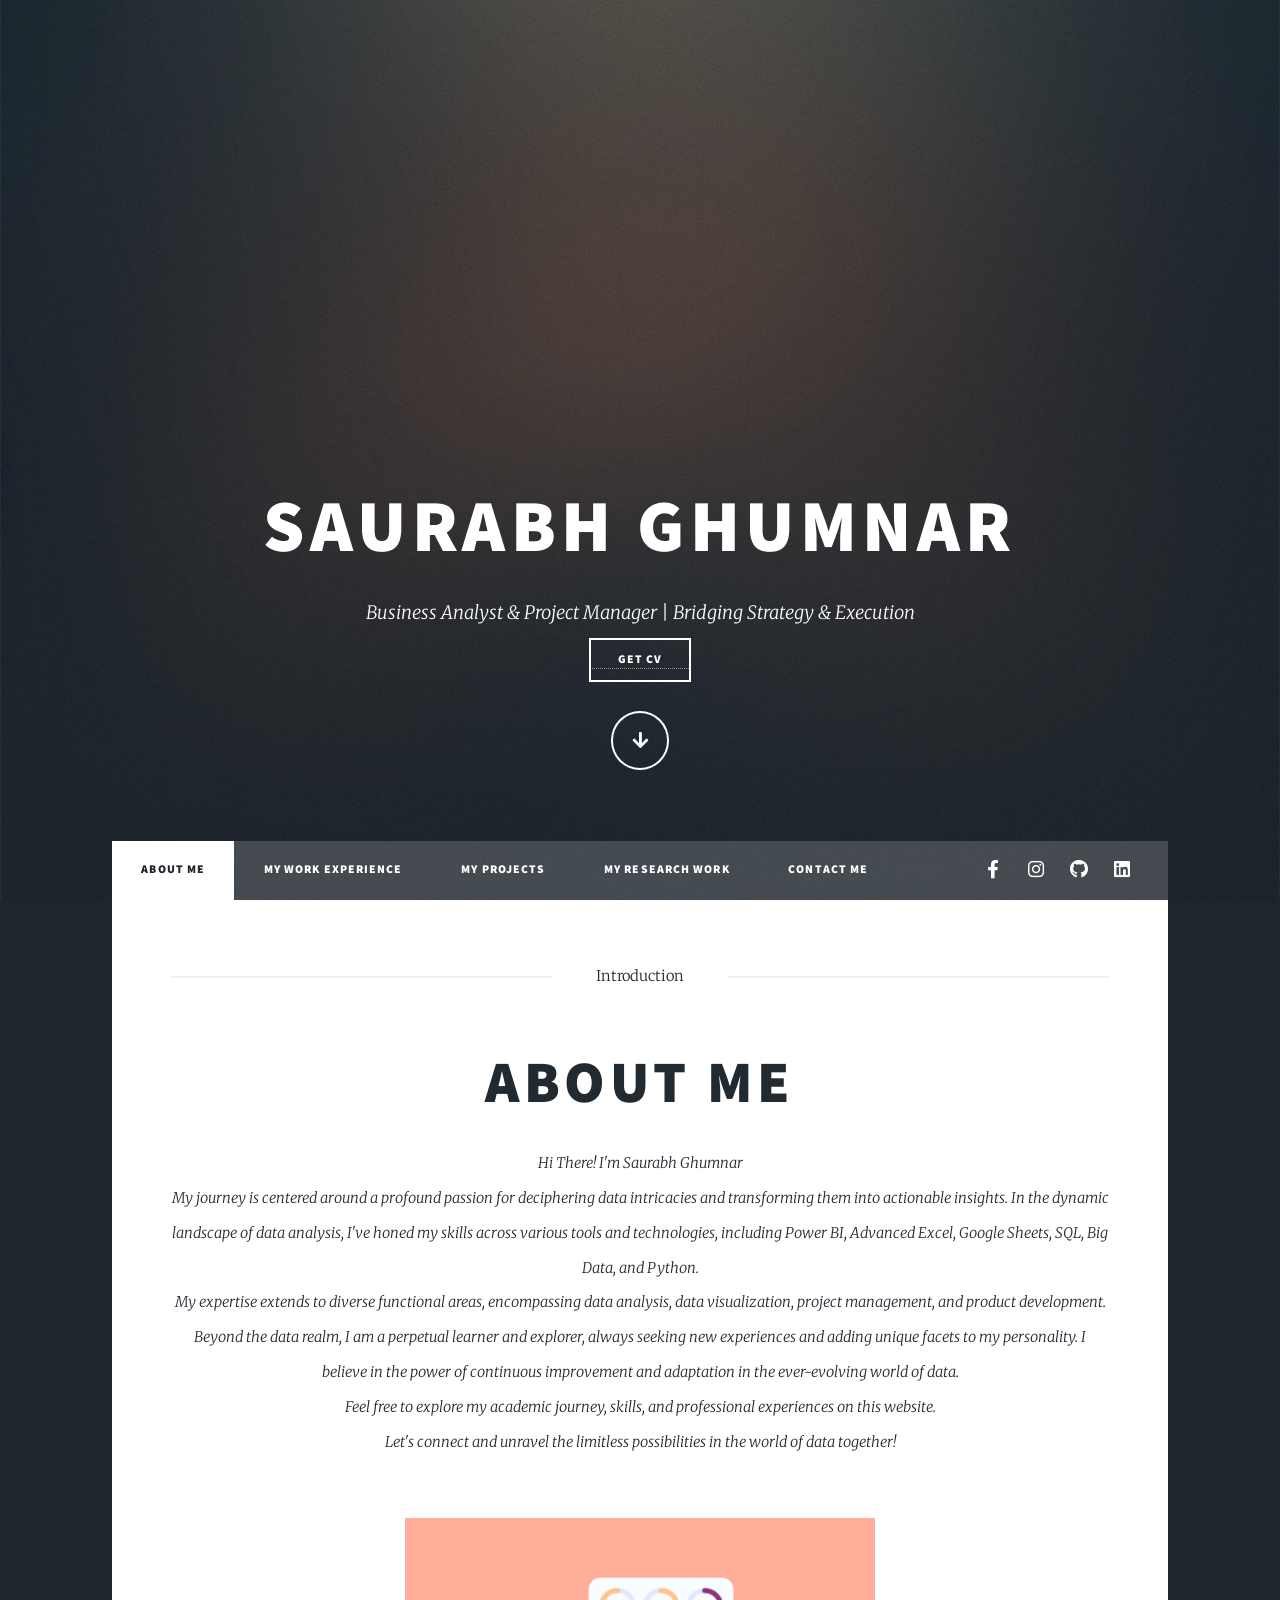
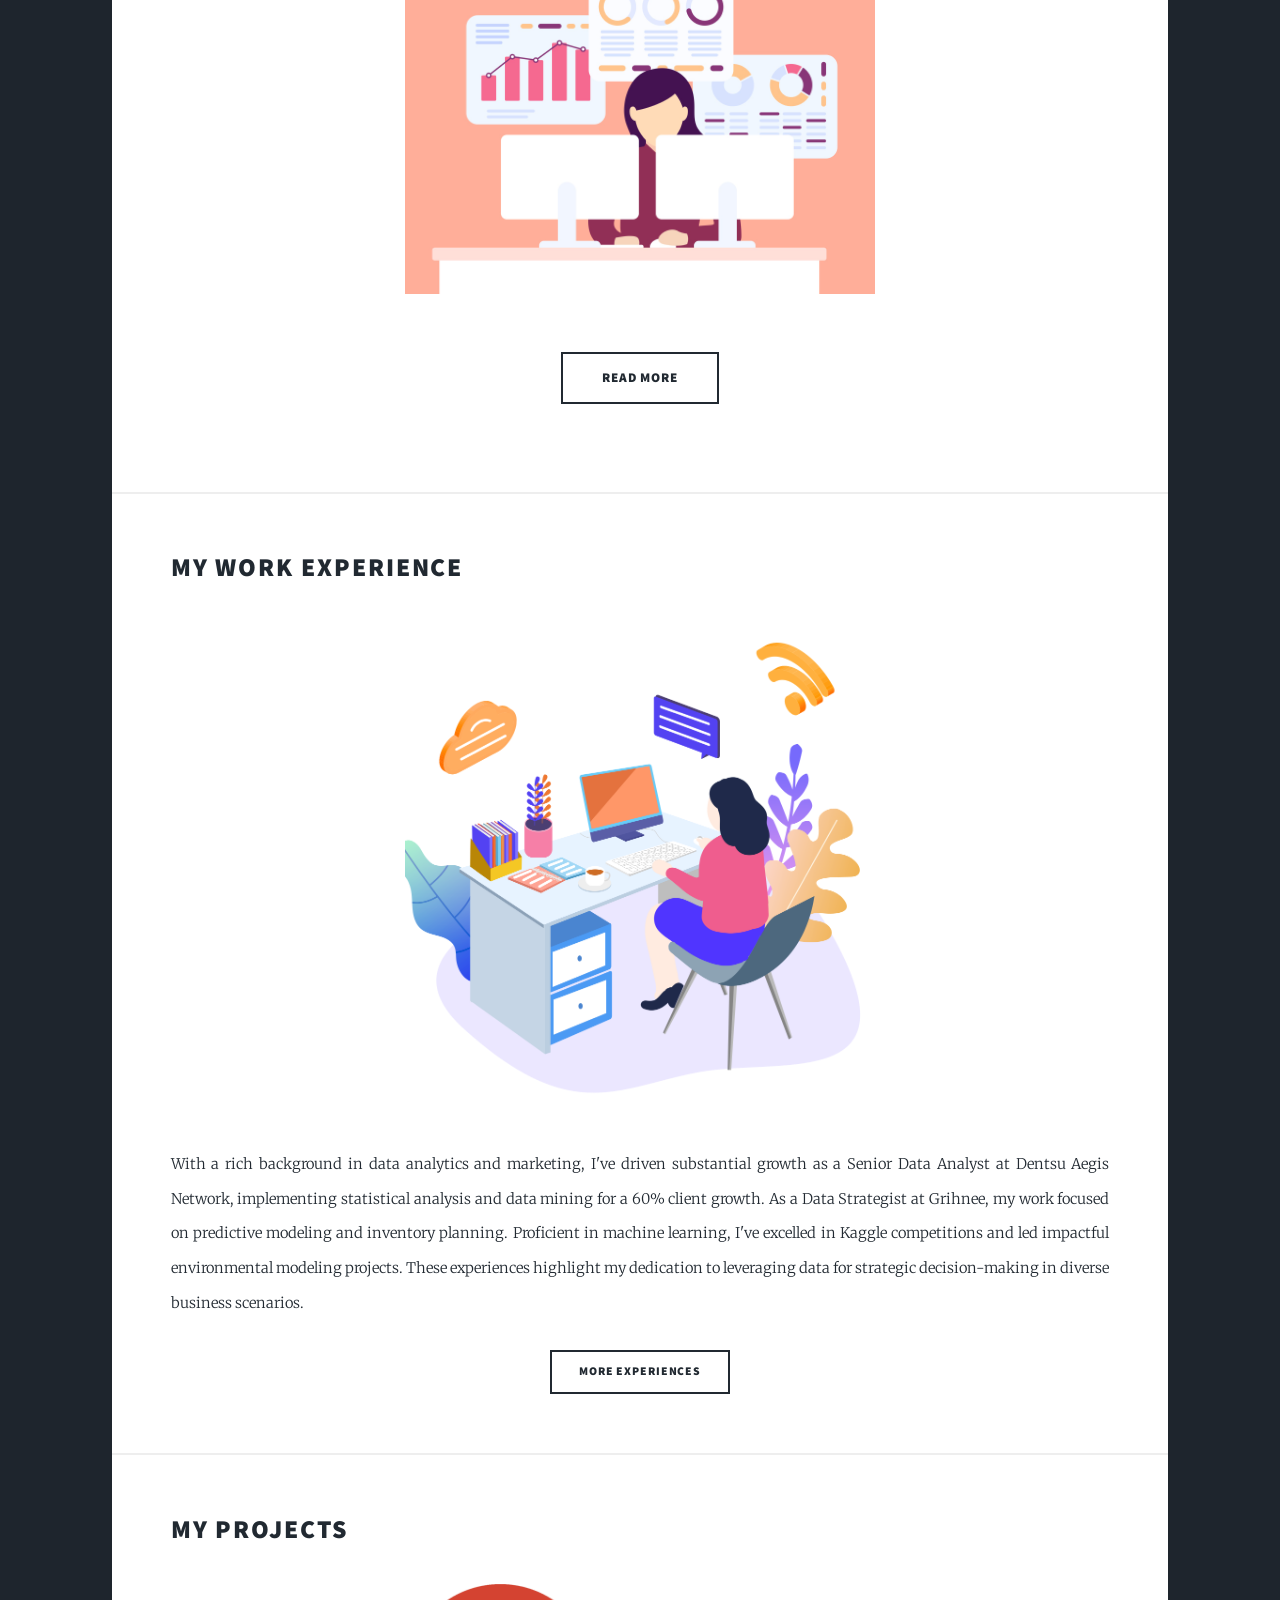
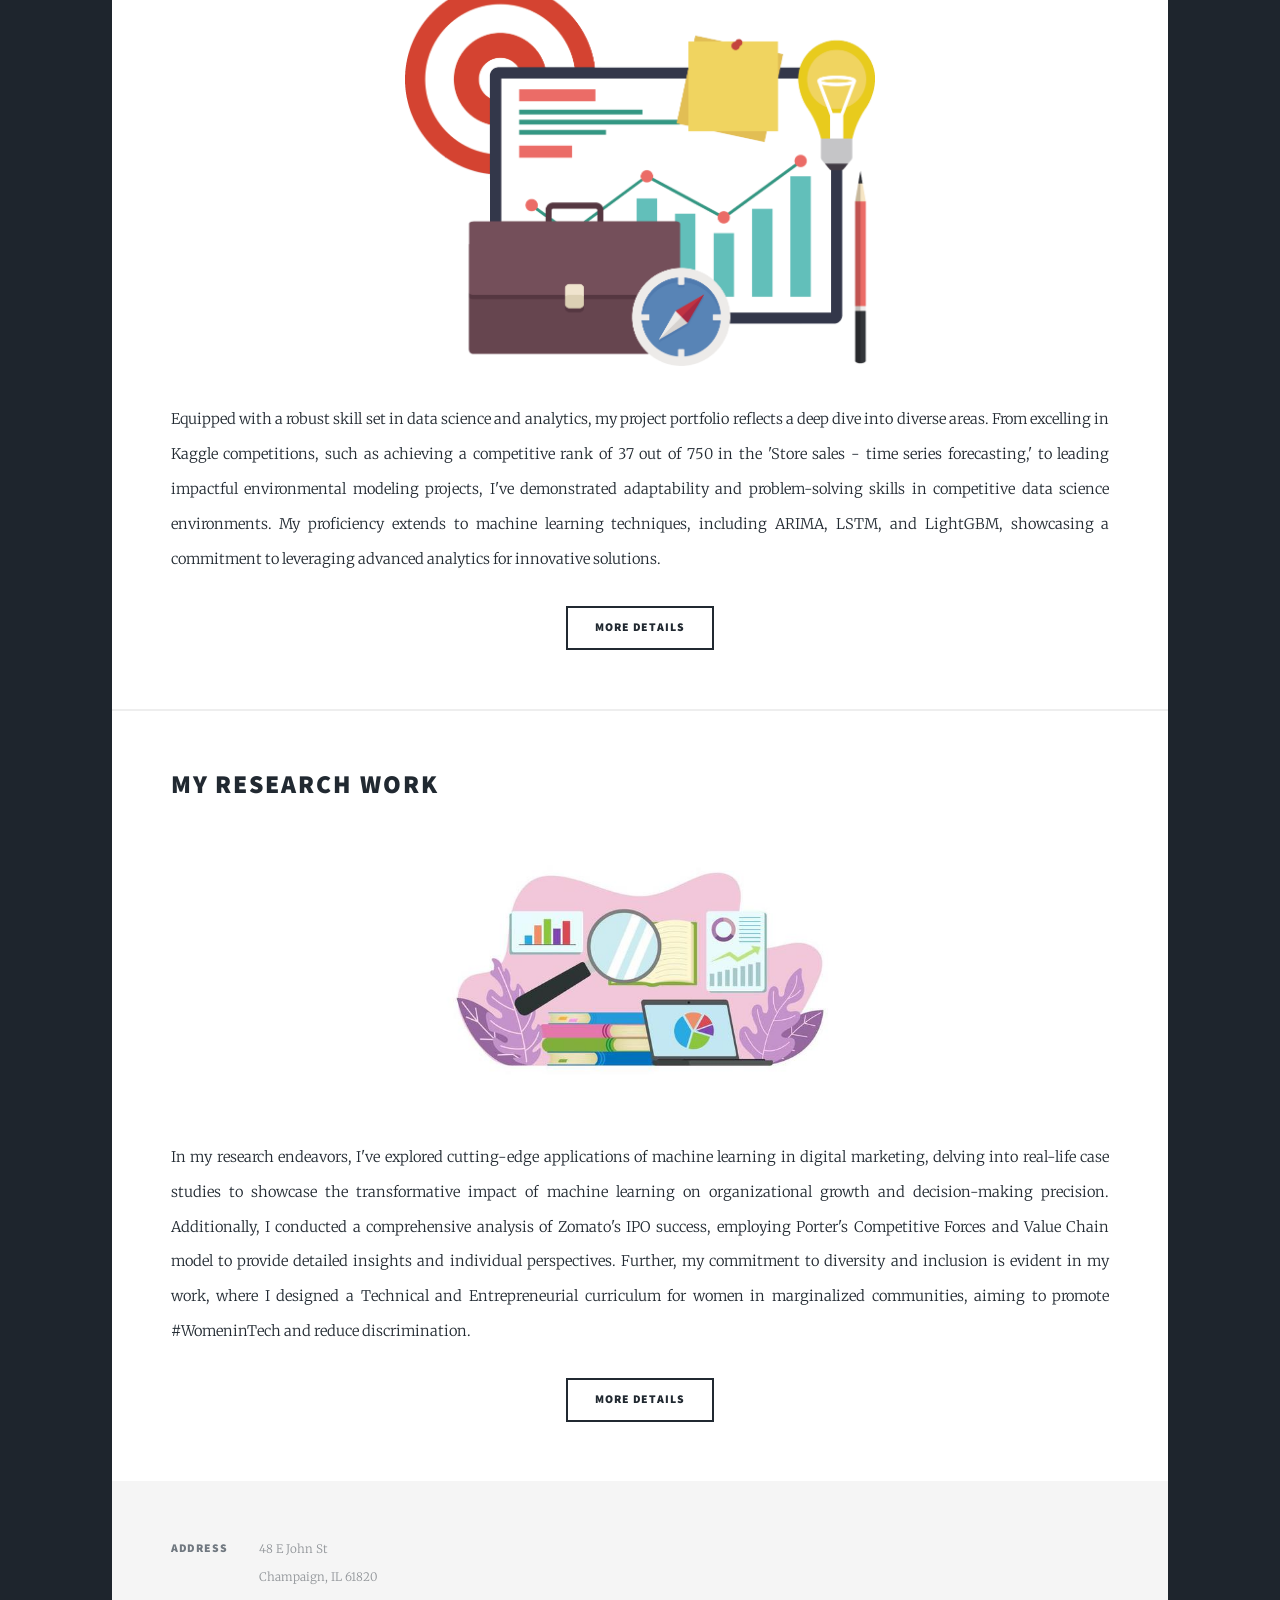
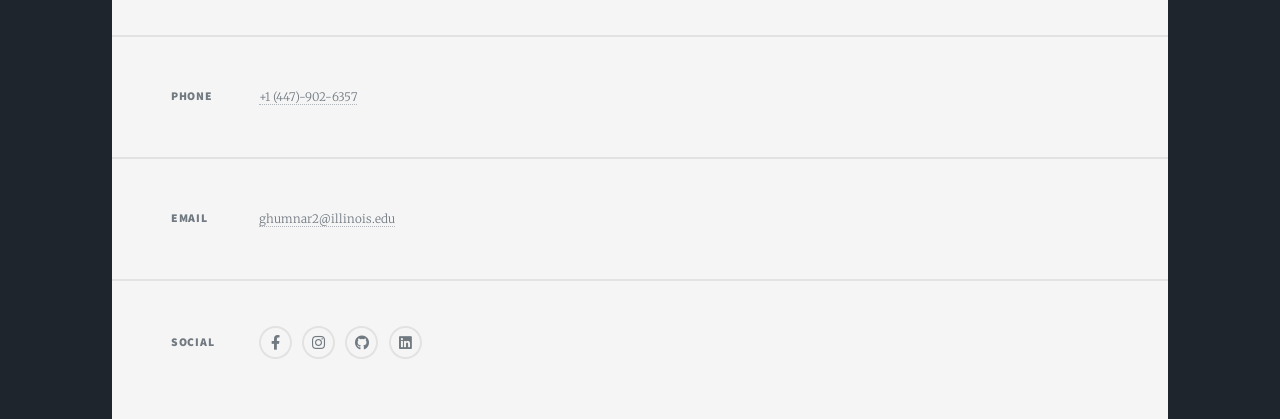
==== index.html @ 42d045e1 "Made changes to index" ====
<!DOCTYPE HTML>
<!--
	Massively by HTML5 UP
	html5up.net | @ajlkn
	Free for personal and commercial use under the CCA 3.0 license (html5up.net/license)
-->
<html>
	<head>
		<title>Saurabh's Portfolio</title>
		<meta charset="utf-8" />
		<meta name="viewport" content="width=device-width, initial-scale=1, user-scalable=no" />
		<link rel="stylesheet" href="assets/css/main.css" />
		<noscript><link rel="stylesheet" href="assets/css/noscript.css" /></noscript>
	</head>
	<body class="is-preload">

		<!-- Wrapper -->
			<div id="wrapper" class="fade-in">

				<!-- Intro -->
					<div id="intro">
						<h1>Saurabh Ghumnar<br />
						</h1>
						<p>Business Analyst & Project Manager | Bridging Strategy & Execution <br />
							<a href="Resume.pdf" download> <button type="button" class="btn button secondary-button text-uppercase">Get cv</button></a>
						</p>
						<ul class="actions">
							<li><a href="#header" class="button icon solid solo fa-arrow-down scrolly">Continue</a></li>
						</ul>
					</div>

				<!-- Header -->
					<header id="header">
						<a href="index.html" class="logo">Home</a>
					</header>

				<!-- Nav -->
					<nav id="nav">
						<ul class="links">
							<li class="active"><a href="index.html">About Me</a></li>
							<li><a href="Work Experience.html">My Work Experience</a></li>
							<li><a href="Projects.html">My Projects</a></li>
							<li><a href="Research.html">My Research Work</a></li>
							<li><a href="contact.html">Contact Me</a></li>
						</ul>
						<ul class="icons">
							
							<li><a href="https://www.facebook.com/sau.ghumnar.1213/" class="icon brands fa-facebook-f"><span class="label">Facebook</span></a></li>
							<li><a href="https://www.instagram.com/saurabh.g12/" class="icon brands fa-instagram"><span class="label">Instagram</span></a></li>
							<li><a href="https://github.com/saurabhghumnar" class="icon brands fa-github"><span class="label">GitHub</span></a></li>
							<li><a href="https://www.linkedin.com/in/saurabhghumnar12" class="icon brands fa-linkedin"><span class="label">Linkedin</span></a></li>
						</ul>
					</nav>

				<!-- Main -->
					<div id="main">

						<!-- Featured Post -->
							<article class="post featured">
								<header class="major">
									<span class="date">Introduction</span>
									<h2><a href="https://github.com/sayali1812/Projects/blob/main/About%20Me">About Me<br />
									</a></h2>
									<p>Hi There! I'm Saurabh Ghumnar<br />
									My journey is centered around a profound passion for deciphering data intricacies and transforming them into actionable insights.
									In the dynamic landscape of data analysis, I've honed my skills across various tools and technologies,
									including Power BI, Advanced Excel, Google Sheets, SQL, Big Data, and Python. <br />
									My expertise extends to diverse functional areas, encompassing data analysis, data visualization, project management, and product development.<br />
									Beyond the data realm, I am a perpetual learner and explorer, always seeking new experiences and adding unique facets to my personality. 
									I believe in the power of continuous improvement and adaptation in the ever-evolving world of data.<br />
									Feel free to explore my academic journey, skills, and professional experiences on this website. <br />
									Let's connect and unravel the limitless possibilities in the world of data together!</p>

									
								</header>
								<a href="https://github.com/sayali1812/Projects/blob/main/About%20Me" class="image main"><img src="images/img1.jpeg" alt="" /></a>
						
								<ul class="actions special">
									<li><a href="https://github.com/sayali1812/Projects/blob/main/About%20Me" class="button large">Read More</a></li>
								</ul>
							</article>

						<!-- Posts -->
							<section >
								<article class="post featured">
									<header>
								
										<h2><a href="#">My Work Experience<br />
										</a></h2>
									</header>
									<a href="Work Experience.html" class="image fit"><img src="images/workexp.png" alt="" /></a>
									<p>With a rich background in data analytics and marketing, I've driven substantial growth as a Senior Data Analyst at Dentsu Aegis Network, 
										implementing statistical analysis and data mining for a 60% client growth. As a Data Strategist at Grihnee, my work focused on predictive modeling and inventory planning. 
										Proficient in machine learning, I've excelled in Kaggle competitions and led impactful environmental modeling projects. 
										These experiences highlight my dedication to leveraging data for strategic decision-making in diverse business scenarios.</p>
									<ul class="actions special">
										<li><a href="Work Experience.html" class="button">More Experiences</a></li>
									</ul>
								</article>
							</section>
							<section >
								<article class="post featured">
									<header>
						
										<h2><a href="Projects.html">My Projects<br />
										</a></h2>
									</header>
									<a href="#" class="image fit"><img src="images/proj.png" alt="" /></a>
									<p>Equipped with a robust skill set in data science and analytics, my project portfolio reflects a deep dive into diverse areas. 
										From excelling in Kaggle competitions, such as achieving a competitive rank of 37 out of 750 in the 'Store sales - time series forecasting,' to leading impactful environmental modeling projects, 
										I've demonstrated adaptability and problem-solving skills in competitive data science environments. 
										My proficiency extends to machine learning techniques, including ARIMA, LSTM, and LightGBM, showcasing a commitment to leveraging advanced analytics for innovative solutions.</p>
									<ul class="actions special">
										<li><a href="Projects.html" class="button">More Details</a></li>
									</ul>
								</article>
							</section>
							<section >
								<article class="post featured">
									<header>
								
										<h2><a href="Research.html">My Research Work<br />
										</a></h2>
									</header>
									<a href="#" class="image fit"><img src="images/research.jpeg" alt="" /></a>
									<p>In my research endeavors, I've explored cutting-edge applications of machine learning in digital marketing, 
										delving into real-life case studies to showcase the transformative impact of machine learning on organizational growth and 
										decision-making precision. Additionally, I conducted a comprehensive analysis of Zomato's IPO success, 
										employing Porter's Competitive Forces and Value Chain model to provide detailed insights and individual perspectives. 
										Further, my commitment to diversity and inclusion is evident in my work, where I designed a Technical and Entrepreneurial curriculum 
										for women in marginalized communities, aiming to promote #WomeninTech and reduce discrimination.</p>
									<ul class="actions special">
										<li><a href="Research.html" class="button">More Details</a></li>
									</ul>
								</article>
							</section>



					</div>

				<!-- Footer -->
				<footer id="footer">
					<section class="split contact">
						<section class="alt">
							<h3>Address</h3>
							<p>48 E John St<br />
							Champaign, IL 61820</p>
						</section>
						<section>
							<h3>Phone</h3>
							<p><a href="#">+1 (447)-902-6357</a></p>
						</section>
						<section>
							<h3>Email</h3>
							<p><a href="#">ghumnar2@illinois.edu</a></p>
						</section>
						<section>
							<h3>Social</h3>
							<ul class="icons alt">
								<li><a href="https://www.facebook.com/sau.ghumnar.1213/" class="icon brands fa-facebook-f"><span class="label">Facebook</span></a></li>
							<li><a href="https://www.instagram.com/saurabh.g12/" class="icon brands fa-instagram"><span class="label">Instagram</span></a></li>
							<li><a href="https://github.com/saurabhghumnar" class="icon brands fa-github"><span class="label">GitHub</span></a></li>
							<li><a href="https://www.linkedin.com/in/saurabhghumnar12" class="icon brands fa-linkedin"><span class="label">Linkedin</span></a></li>
							</ul>
						</section>
					</section>
				</footer>

		<!-- Scripts -->
			<script src="assets/js/jquery.min.js"></script>
			<script src="assets/js/jquery.scrollex.min.js"></script>
			<script src="assets/js/jquery.scrolly.min.js"></script>
			<script src="assets/js/browser.min.js"></script>
			<script src="assets/js/breakpoints.min.js"></script>
			<script src="assets/js/util.js"></script>
			<script src="assets/js/main.js"></script>

	</body>
</html>
---- assets/css/main.css ----
@import url(fontawesome-all.min.css);
@import url("https://fonts.googleapis.com/css?family=Merriweather:300,700,300italic,700italic|Source+Sans+Pro:900");

/*
	Massively by HTML5 UP
	html5up.net | @ajlkn
	Free for personal and commercial use under the CCA 3.0 license (html5up.net/license)
*/

html, body, div, span, applet, object,
iframe, h1, h2, h3, h4, h5, h6, p, blockquote,
pre, a, abbr, acronym, address, big, cite,
code, del, dfn, em, img, ins, kbd, q, s, samp,
small, strike, strong, sub, sup, tt, var, b,
u, i, center, dl, dt, dd, ol, ul, li, fieldset,
form, label, legend, table, caption, tbody,
tfoot, thead, tr, th, td, article, aside,
canvas, details, embed, figure, figcaption,
footer, header, hgroup, menu, nav, output, ruby,
section, summary, time, mark, audio, video {
	margin: 0;
	padding: 0;
	border: 0;
	font-size: 100%;
	font: inherit;
	vertical-align: baseline;}

article, aside, details, figcaption, figure,
footer, header, hgroup, menu, nav, section {
	display: block;}

body {
	line-height: 1;
}

ol, ul {
	list-style: none;
}

blockquote, q {
	quotes: none;
}

	blockquote:before, blockquote:after, q:before, q:after {
		content: '';
		content: none;
	}

table {
	border-collapse: collapse;
	border-spacing: 0;
}

body {
	-webkit-text-size-adjust: none;
}

mark {
	background-color: transparent;
	color: inherit;
}

input::-moz-focus-inner {
	border: 0;
	padding: 0;
}

input, select, textarea {
	-moz-appearance: none;
	-webkit-appearance: none;
	-ms-appearance: none;
	appearance: none;
}

/* Basic */

	@-ms-viewport {
		width: device-width;
	}

	body {
		-ms-overflow-style: scrollbar;
	}

	@media screen and (max-width: 480px) {

		html, body {
			min-width: 320px;
		}

	}

	html {
		box-sizing: border-box;
	}

	*, *:before, *:after {
		box-sizing: inherit;
	}

	body {
		background-color: #1e252d;
	}

		body.is-preload *, body.is-preload *:before, body.is-preload *:after {
			-moz-animation: none !important;
			-webkit-animation: none !important;
			-ms-animation: none !important;
			animation: none !important;
			-moz-transition: none !important;
			-webkit-transition: none !important;
			-ms-transition: none !important;
			transition: none !important;
		}

/* Type */

	html {
		font-size: 16pt;
	}

		@media screen and (max-width: 1680px) {

			html {
				font-size: 12pt;
			}

		}

		@media screen and (max-width: 1280px) {

			html {
				font-size: 11pt;
			}

		}

		@media screen and (max-width: 360px) {

			html {
				font-size: 10pt;
			}

		}

	body {
		color: #212931;
	}

	body, input, select, textarea {
		font-family: "Merriweather", Georgia, serif;
		font-weight: 300;
		font-size: 1rem;
		line-height: 2.375;
	}

	a {
		-moz-transition: color 0.2s ease-in-out, background-color 0.2s ease-in-out, border-color 0.2s ease-in-out, box-shadow 0.2s ease-in-out;
		-webkit-transition: color 0.2s ease-in-out, background-color 0.2s ease-in-out, border-color 0.2s ease-in-out, box-shadow 0.2s ease-in-out;
		-ms-transition: color 0.2s ease-in-out, background-color 0.2s ease-in-out, border-color 0.2s ease-in-out, box-shadow 0.2s ease-in-out;
		transition: color 0.2s ease-in-out, background-color 0.2s ease-in-out, border-color 0.2s ease-in-out, box-shadow 0.2s ease-in-out;
		border-bottom: dotted 1px;
		text-decoration: none;
	}

		a:hover {
			border-bottom-color: transparent;
		}

	strong, b {
		font-weight: 600;
	}

	em, i {
		font-style: italic;
	}

	p {
		text-align: justify;
		margin: 0 0 2rem 0;
	}

	h1, h2, h3, h4, h5, h6 {
		font-family: "Source Sans Pro", Helvetica, sans-serif;
		font-weight: 900;
		line-height: 1.5;
		letter-spacing: 0.075em;
		text-transform: uppercase;
		margin: 0 0 1rem 0;
	}

		h1 a, h2 a, h3 a, h4 a, h5 a, h6 a {
			border-bottom: 0;
			color: inherit;
			text-decoration: none;
		}

	h1 {
		font-size: 4rem;
		line-height: 1.1;
		margin: 0 0 2rem 0;
	}

	h2 {
		font-size: 1.75rem;
		line-height: 1.3;
		margin: 0 0 1.5rem 0;
	}

	h3 {
		font-size: 1.25rem;
		margin: 0 0 1.5rem 0;
	}

	h4 {
		font-size: 1rem;
	}

	h5 {
		font-size: 0.9rem;
	}

	h6 {
		font-size: 0.8rem;
	}

	sub {
		font-size: 0.8rem;
		position: relative;
		top: 0.5rem;
	}

	sup {
		font-size: 0.8rem;
		position: relative;
		top: -0.5rem;
	}

	blockquote {
		border-left: solid 4px;
		font-style: italic;
		margin: 0 0 2rem 0;
		padding: 0.5rem 0 0.5rem 2rem;
	}

	code {
		border: solid 2px;
		font-family: "Courier New", monospace;
		font-size: 0.9rem;
		margin: 0 0.25rem;
		padding: 0.25rem 0.65rem;
	}

	pre {
		-webkit-overflow-scrolling: touch;
		font-family: "Courier New", monospace;
		font-size: 0.9rem;
		margin: 0 0 2rem 0;
	}

		pre code {
			display: block;
			line-height: 1.75;
			padding: 1rem 1.5rem;
			overflow-x: auto;
		}

	hr {
		border: 0;
		border-bottom: solid 2px;
		margin: 3rem 0;
	}

		hr.major {
			margin: 5rem 0;
		}

	.align-left {
		text-align: left;
	}

	.align-center {
		text-align: center;
	}

	.align-right {
		text-align: right;
	}

	input, select, textarea {
		color: #212931;
	}

	a {
		color: #212931;
		border-bottom-color: rgba(33, 41, 49, 0.5);
	}

		a:hover {
			border-bottom-color: transparent;
			color: #18bfef !important;
		}

	strong, b {
		color: #212931;
	}

	h1, h2, h3, h4, h5, h6 {
		color: #212931;
	}

	blockquote {
		border-left-color: #eeeeee;
	}

	code {
		background: rgba(220, 220, 220, 0.25);
		border-color: #eeeeee;
	}

	hr {
		border-bottom-color: #eeeeee;
	}

/* Row */

	.row {
		display: flex;
		flex-wrap: wrap;
		box-sizing: border-box;
		align-items: stretch;
	}

		.row > * {
			box-sizing: border-box;
		}

		.row.gtr-uniform > * > :last-child {
			margin-bottom: 0;
		}

		.row.aln-left {
			justify-content: flex-start;
		}

		.row.aln-center {
			justify-content: center;
		}

		.row.aln-right {
			justify-content: flex-end;
		}

		.row.aln-top {
			align-items: flex-start;
		}

		.row.aln-middle {
			align-items: center;
		}

		.row.aln-bottom {
			align-items: flex-end;
		}

		.row > .imp {
			order: -1;
		}

		.row > .col-1 {
			width: 8.33333%;
		}

		.row > .off-1 {
			margin-left: 8.33333%;
		}

		.row > .col-2 {
			width: 16.66667%;
		}

		.row > .off-2 {
			margin-left: 16.66667%;
		}

		.row > .col-3 {
			width: 25%;
		}

		.row > .off-3 {
			margin-left: 25%;
		}

		.row > .col-4 {
			width: 33.33333%;
		}

		.row > .off-4 {
			margin-left: 33.33333%;
		}

		.row > .col-5 {
			width: 41.66667%;
		}

		.row > .off-5 {
			margin-left: 41.66667%;
		}

		.row > .col-6 {
			width: 50%;
		}

		.row > .off-6 {
			margin-left: 50%;
		}

		.row > .col-7 {
			width: 58.33333%;
		}

		.row > .off-7 {
			margin-left: 58.33333%;
		}

		.row > .col-8 {
			width: 66.66667%;
		}

		.row > .off-8 {
			margin-left: 66.66667%;
		}

		.row > .col-9 {
			width: 75%;
		}

		.row > .off-9 {
			margin-left: 75%;
		}

		.row > .col-10 {
			width: 83.33333%;
		}

		.row > .off-10 {
			margin-left: 83.33333%;
		}

		.row > .col-11 {
			width: 91.66667%;
		}

		.row > .off-11 {
			margin-left: 91.66667%;
		}

		.row > .col-12 {
			width: 100%;
		}

		.row > .off-12 {
			margin-left: 100%;
		}

		.row.gtr-0 {
			margin-top: 0;
			margin-left: 0rem;
		}

			.row.gtr-0 > * {
				padding: 0 0 0 0rem;
			}

			.row.gtr-0.gtr-uniform {
				margin-top: 0rem;
			}

				.row.gtr-0.gtr-uniform > * {
					padding-top: 0rem;
				}

		.row.gtr-25 {
			margin-top: 0;
			margin-left: -0.375rem;
		}

			.row.gtr-25 > * {
				padding: 0 0 0 0.375rem;
			}

			.row.gtr-25.gtr-uniform {
				margin-top: -0.375rem;
			}

				.row.gtr-25.gtr-uniform > * {
					padding-top: 0.375rem;
				}

		.row.gtr-50 {
			margin-top: 0;
			margin-left: -0.75rem;
		}

			.row.gtr-50 > * {
				padding: 0 0 0 0.75rem;
			}

			.row.gtr-50.gtr-uniform {
				margin-top: -0.75rem;
			}

				.row.gtr-50.gtr-uniform > * {
					padding-top: 0.75rem;
				}

		.row {
			margin-top: 0;
			margin-left: -1.5rem;
		}

			.row > * {
				padding: 0 0 0 1.5rem;
			}

			.row.gtr-uniform {
				margin-top: -1.5rem;
			}

				.row.gtr-uniform > * {
					padding-top: 1.5rem;
				}

		.row.gtr-150 {
			margin-top: 0;
			margin-left: -2.25rem;
		}

			.row.gtr-150 > * {
				padding: 0 0 0 2.25rem;
			}

			.row.gtr-150.gtr-uniform {
				margin-top: -2.25rem;
			}

				.row.gtr-150.gtr-uniform > * {
					padding-top: 2.25rem;
				}

		.row.gtr-200 {
			margin-top: 0;
			margin-left: -3rem;
		}

			.row.gtr-200 > * {
				padding: 0 0 0 3rem;
			}

			.row.gtr-200.gtr-uniform {
				margin-top: -3rem;
			}

				.row.gtr-200.gtr-uniform > * {
					padding-top: 3rem;
				}

		@media screen and (max-width: 1680px) {

			.row {
				display: flex;
				flex-wrap: wrap;
				box-sizing: border-box;
				align-items: stretch;
			}

				.row > * {
					box-sizing: border-box;
				}

				.row.gtr-uniform > * > :last-child {
					margin-bottom: 0;
				}

				.row.aln-left {
					justify-content: flex-start;
				}

				.row.aln-center {
					justify-content: center;
				}

				.row.aln-right {
					justify-content: flex-end;
				}

				.row.aln-top {
					align-items: flex-start;
				}

				.row.aln-middle {
					align-items: center;
				}

				.row.aln-bottom {
					align-items: flex-end;
				}

				.row > .imp-xlarge {
					order: -1;
				}

				.row > .col-1-xlarge {
					width: 8.33333%;
				}

				.row > .off-1-xlarge {
					margin-left: 8.33333%;
				}

				.row > .col-2-xlarge {
					width: 16.66667%;
				}

				.row > .off-2-xlarge {
					margin-left: 16.66667%;
				}

				.row > .col-3-xlarge {
					width: 25%;
				}

				.row > .off-3-xlarge {
					margin-left: 25%;
				}

				.row > .col-4-xlarge {
					width: 33.33333%;
				}

				.row > .off-4-xlarge {
					margin-left: 33.33333%;
				}

				.row > .col-5-xlarge {
					width: 41.66667%;
				}

				.row > .off-5-xlarge {
					margin-left: 41.66667%;
				}

				.row > .col-6-xlarge {
					width: 50%;
				}

				.row > .off-6-xlarge {
					margin-left: 50%;
				}

				.row > .col-7-xlarge {
					width: 58.33333%;
				}

				.row > .off-7-xlarge {
					margin-left: 58.33333%;
				}

				.row > .col-8-xlarge {
					width: 66.66667%;
				}

				.row > .off-8-xlarge {
					margin-left: 66.66667%;
				}

				.row > .col-9-xlarge {
					width: 75%;
				}

				.row > .off-9-xlarge {
					margin-left: 75%;
				}

				.row > .col-10-xlarge {
					width: 83.33333%;
				}

				.row > .off-10-xlarge {
					margin-left: 83.33333%;
				}

				.row > .col-11-xlarge {
					width: 91.66667%;
				}

				.row > .off-11-xlarge {
					margin-left: 91.66667%;
				}

				.row > .col-12-xlarge {
					width: 100%;
				}

				.row > .off-12-xlarge {
					margin-left: 100%;
				}

				.row.gtr-0 {
					margin-top: 0;
					margin-left: 0rem;
				}

					.row.gtr-0 > * {
						padding: 0 0 0 0rem;
					}

					.row.gtr-0.gtr-uniform {
						margin-top: 0rem;
					}

						.row.gtr-0.gtr-uniform > * {
							padding-top: 0rem;
						}

				.row.gtr-25 {
					margin-top: 0;
					margin-left: -0.375rem;
				}

					.row.gtr-25 > * {
						padding: 0 0 0 0.375rem;
					}

					.row.gtr-25.gtr-uniform {
						margin-top: -0.375rem;
					}

						.row.gtr-25.gtr-uniform > * {
							padding-top: 0.375rem;
						}

				.row.gtr-50 {
					margin-top: 0;
					margin-left: -0.75rem;
				}

					.row.gtr-50 > * {
						padding: 0 0 0 0.75rem;
					}

					.row.gtr-50.gtr-uniform {
						margin-top: -0.75rem;
					}

						.row.gtr-50.gtr-uniform > * {
							padding-top: 0.75rem;
						}

				.row {
					margin-top: 0;
					margin-left: -1.5rem;
				}

					.row > * {
						padding: 0 0 0 1.5rem;
					}

					.row.gtr-uniform {
						margin-top: -1.5rem;
					}

						.row.gtr-uniform > * {
							padding-top: 1.5rem;
						}

				.row.gtr-150 {
					margin-top: 0;
					margin-left: -2.25rem;
				}

					.row.gtr-150 > * {
						padding: 0 0 0 2.25rem;
					}

					.row.gtr-150.gtr-uniform {
						margin-top: -2.25rem;
					}

						.row.gtr-150.gtr-uniform > * {
							padding-top: 2.25rem;
						}

				.row.gtr-200 {
					margin-top: 0;
					margin-left: -3rem;
				}

					.row.gtr-200 > * {
						padding: 0 0 0 3rem;
					}

					.row.gtr-200.gtr-uniform {
						margin-top: -3rem;
					}

						.row.gtr-200.gtr-uniform > * {
							padding-top: 3rem;
						}

		}

		@media screen and (max-width: 1280px) {

			.row {
				display: flex;
				flex-wrap: wrap;
				box-sizing: border-box;
				align-items: stretch;
			}

				.row > * {
					box-sizing: border-box;
				}

				.row.gtr-uniform > * > :last-child {
					margin-bottom: 0;
				}

				.row.aln-left {
					justify-content: flex-start;
				}

				.row.aln-center {
					justify-content: center;
				}

				.row.aln-right {
					justify-content: flex-end;
				}

				.row.aln-top {
					align-items: flex-start;
				}

				.row.aln-middle {
					align-items: center;
				}

				.row.aln-bottom {
					align-items: flex-end;
				}

				.row > .imp-large {
					order: -1;
				}

				.row > .col-1-large {
					width: 8.33333%;
				}

				.row > .off-1-large {
					margin-left: 8.33333%;
				}

				.row > .col-2-large {
					width: 16.66667%;
				}

				.row > .off-2-large {
					margin-left: 16.66667%;
				}

				.row > .col-3-large {
					width: 25%;
				}

				.row > .off-3-large {
					margin-left: 25%;
				}

				.row > .col-4-large {
					width: 33.33333%;
				}

				.row > .off-4-large {
					margin-left: 33.33333%;
				}

				.row > .col-5-large {
					width: 41.66667%;
				}

				.row > .off-5-large {
					margin-left: 41.66667%;
				}

				.row > .col-6-large {
					width: 50%;
				}

				.row > .off-6-large {
					margin-left: 50%;
				}

				.row > .col-7-large {
					width: 58.33333%;
				}

				.row > .off-7-large {
					margin-left: 58.33333%;
				}

				.row > .col-8-large {
					width: 66.66667%;
				}

				.row > .off-8-large {
					margin-left: 66.66667%;
				}

				.row > .col-9-large {
					width: 75%;
				}

				.row > .off-9-large {
					margin-left: 75%;
				}

				.row > .col-10-large {
					width: 83.33333%;
				}

				.row > .off-10-large {
					margin-left: 83.33333%;
				}

				.row > .col-11-large {
					width: 91.66667%;
				}

				.row > .off-11-large {
					margin-left: 91.66667%;
				}

				.row > .col-12-large {
					width: 100%;
				}

				.row > .off-12-large {
					margin-left: 100%;
				}

				.row.gtr-0 {
					margin-top: 0;
					margin-left: 0rem;
				}

					.row.gtr-0 > * {
						padding: 0 0 0 0rem;
					}

					.row.gtr-0.gtr-uniform {
						margin-top: 0rem;
					}

						.row.gtr-0.gtr-uniform > * {
							padding-top: 0rem;
						}

				.row.gtr-25 {
					margin-top: 0;
					margin-left: -0.375rem;
				}

					.row.gtr-25 > * {
						padding: 0 0 0 0.375rem;
					}

					.row.gtr-25.gtr-uniform {
						margin-top: -0.375rem;
					}

						.row.gtr-25.gtr-uniform > * {
							padding-top: 0.375rem;
						}

				.row.gtr-50 {
					margin-top: 0;
					margin-left: -0.75rem;
				}

					.row.gtr-50 > * {
						padding: 0 0 0 0.75rem;
					}

					.row.gtr-50.gtr-uniform {
						margin-top: -0.75rem;
					}

						.row.gtr-50.gtr-uniform > * {
							padding-top: 0.75rem;
						}

				.row {
					margin-top: 0;
					margin-left: -1.5rem;
				}

					.row > * {
						padding: 0 0 0 1.5rem;
					}

					.row.gtr-uniform {
						margin-top: -1.5rem;
					}

						.row.gtr-uniform > * {
							padding-top: 1.5rem;
						}

				.row.gtr-150 {
					margin-top: 0;
					margin-left: -2.25rem;
				}

					.row.gtr-150 > * {
						padding: 0 0 0 2.25rem;
					}

					.row.gtr-150.gtr-uniform {
						margin-top: -2.25rem;
					}

						.row.gtr-150.gtr-uniform > * {
							padding-top: 2.25rem;
						}

				.row.gtr-200 {
					margin-top: 0;
					margin-left: -3rem;
				}

					.row.gtr-200 > * {
						padding: 0 0 0 3rem;
					}

					.row.gtr-200.gtr-uniform {
						margin-top: -3rem;
					}

						.row.gtr-200.gtr-uniform > * {
							padding-top: 3rem;
						}

		}

		@media screen and (max-width: 980px) {

			.row {
				display: flex;
				flex-wrap: wrap;
				box-sizing: border-box;
				align-items: stretch;
			}

				.row > * {
					box-sizing: border-box;
				}

				.row.gtr-uniform > * > :last-child {
					margin-bottom: 0;
				}

				.row.aln-left {
					justify-content: flex-start;
				}

				.row.aln-center {
					justify-content: center;
				}

				.row.aln-right {
					justify-content: flex-end;
				}

				.row.aln-top {
					align-items: flex-start;
				}

				.row.aln-middle {
					align-items: center;
				}

				.row.aln-bottom {
					align-items: flex-end;
				}

				.row > .imp-medium {
					order: -1;
				}

				.row > .col-1-medium {
					width: 8.33333%;
				}

				.row > .off-1-medium {
					margin-left: 8.33333%;
				}

				.row > .col-2-medium {
					width: 16.66667%;
				}

				.row > .off-2-medium {
					margin-left: 16.66667%;
				}

				.row > .col-3-medium {
					width: 25%;
				}

				.row > .off-3-medium {
					margin-left: 25%;
				}

				.row > .col-4-medium {
					width: 33.33333%;
				}

				.row > .off-4-medium {
					margin-left: 33.33333%;
				}

				.row > .col-5-medium {
					width: 41.66667%;
				}

				.row > .off-5-medium {
					margin-left: 41.66667%;
				}

				.row > .col-6-medium {
					width: 50%;
				}

				.row > .off-6-medium {
					margin-left: 50%;
				}

				.row > .col-7-medium {
					width: 58.33333%;
				}

				.row > .off-7-medium {
					margin-left: 58.33333%;
				}

				.row > .col-8-medium {
					width: 66.66667%;
				}

				.row > .off-8-medium {
					margin-left: 66.66667%;
				}

				.row > .col-9-medium {
					width: 75%;
				}

				.row > .off-9-medium {
					margin-left: 75%;
				}

				.row > .col-10-medium {
					width: 83.33333%;
				}

				.row > .off-10-medium {
					margin-left: 83.33333%;
				}

				.row > .col-11-medium {
					width: 91.66667%;
				}

				.row > .off-11-medium {
					margin-left: 91.66667%;
				}

				.row > .col-12-medium {
					width: 100%;
				}

				.row > .off-12-medium {
					margin-left: 100%;
				}

				.row.gtr-0 {
					margin-top: 0;
					margin-left: 0rem;
				}

					.row.gtr-0 > * {
						padding: 0 0 0 0rem;
					}

					.row.gtr-0.gtr-uniform {
						margin-top: 0rem;
					}

						.row.gtr-0.gtr-uniform > * {
							padding-top: 0rem;
						}

				.row.gtr-25 {
					margin-top: 0;
					margin-left: -0.375rem;
				}

					.row.gtr-25 > * {
						padding: 0 0 0 0.375rem;
					}

					.row.gtr-25.gtr-uniform {
						margin-top: -0.375rem;
					}

						.row.gtr-25.gtr-uniform > * {
							padding-top: 0.375rem;
						}

				.row.gtr-50 {
					margin-top: 0;
					margin-left: -0.75rem;
				}

					.row.gtr-50 > * {
						padding: 0 0 0 0.75rem;
					}

					.row.gtr-50.gtr-uniform {
						margin-top: -0.75rem;
					}

						.row.gtr-50.gtr-uniform > * {
							padding-top: 0.75rem;
						}

				.row {
					margin-top: 0;
					margin-left: -1.5rem;
				}

					.row > * {
						padding: 0 0 0 1.5rem;
					}

					.row.gtr-uniform {
						margin-top: -1.5rem;
					}

						.row.gtr-uniform > * {
							padding-top: 1.5rem;
						}

				.row.gtr-150 {
					margin-top: 0;
					margin-left: -2.25rem;
				}

					.row.gtr-150 > * {
						padding: 0 0 0 2.25rem;
					}

					.row.gtr-150.gtr-uniform {
						margin-top: -2.25rem;
					}

						.row.gtr-150.gtr-uniform > * {
							padding-top: 2.25rem;
						}

				.row.gtr-200 {
					margin-top: 0;
					margin-left: -3rem;
				}

					.row.gtr-200 > * {
						padding: 0 0 0 3rem;
					}

					.row.gtr-200.gtr-uniform {
						margin-top: -3rem;
					}

						.row.gtr-200.gtr-uniform > * {
							padding-top: 3rem;
						}

		}

		@media screen and (max-width: 736px) {

			.row {
				display: flex;
				flex-wrap: wrap;
				box-sizing: border-box;
				align-items: stretch;
			}

				.row > * {
					box-sizing: border-box;
				}

				.row.gtr-uniform > * > :last-child {
					margin-bottom: 0;
				}

				.row.aln-left {
					justify-content: flex-start;
				}

				.row.aln-center {
					justify-content: center;
				}

				.row.aln-right {
					justify-content: flex-end;
				}

				.row.aln-top {
					align-items: flex-start;
				}

				.row.aln-middle {
					align-items: center;
				}

				.row.aln-bottom {
					align-items: flex-end;
				}

				.row > .imp-small {
					order: -1;
				}

				.row > .col-1-small {
					width: 8.33333%;
				}

				.row > .off-1-small {
					margin-left: 8.33333%;
				}

				.row > .col-2-small {
					width: 16.66667%;
				}

				.row > .off-2-small {
					margin-left: 16.66667%;
				}

				.row > .col-3-small {
					width: 25%;
				}

				.row > .off-3-small {
					margin-left: 25%;
				}

				.row > .col-4-small {
					width: 33.33333%;
				}

				.row > .off-4-small {
					margin-left: 33.33333%;
				}

				.row > .col-5-small {
					width: 41.66667%;
				}

				.row > .off-5-small {
					margin-left: 41.66667%;
				}

				.row > .col-6-small {
					width: 50%;
				}

				.row > .off-6-small {
					margin-left: 50%;
				}

				.row > .col-7-small {
					width: 58.33333%;
				}

				.row > .off-7-small {
					margin-left: 58.33333%;
				}

				.row > .col-8-small {
					width: 66.66667%;
				}

				.row > .off-8-small {
					margin-left: 66.66667%;
				}

				.row > .col-9-small {
					width: 75%;
				}

				.row > .off-9-small {
					margin-left: 75%;
				}

				.row > .col-10-small {
					width: 83.33333%;
				}

				.row > .off-10-small {
					margin-left: 83.33333%;
				}

				.row > .col-11-small {
					width: 91.66667%;
				}

				.row > .off-11-small {
					margin-left: 91.66667%;
				}

				.row > .col-12-small {
					width: 100%;
				}

				.row > .off-12-small {
					margin-left: 100%;
				}

				.row.gtr-0 {
					margin-top: 0;
					margin-left: 0rem;
				}

					.row.gtr-0 > * {
						padding: 0 0 0 0rem;
					}

					.row.gtr-0.gtr-uniform {
						margin-top: 0rem;
					}

						.row.gtr-0.gtr-uniform > * {
							padding-top: 0rem;
						}

				.row.gtr-25 {
					margin-top: 0;
					margin-left: -0.375rem;
				}

					.row.gtr-25 > * {
						padding: 0 0 0 0.375rem;
					}

					.row.gtr-25.gtr-uniform {
						margin-top: -0.375rem;
					}

						.row.gtr-25.gtr-uniform > * {
							padding-top: 0.375rem;
						}

				.row.gtr-50 {
					margin-top: 0;
					margin-left: -0.75rem;
				}

					.row.gtr-50 > * {
						padding: 0 0 0 0.75rem;
					}

					.row.gtr-50.gtr-uniform {
						margin-top: -0.75rem;
					}

						.row.gtr-50.gtr-uniform > * {
							padding-top: 0.75rem;
						}

				.row {
					margin-top: 0;
					margin-left: -1.5rem;
				}

					.row > * {
						padding: 0 0 0 1.5rem;
					}

					.row.gtr-uniform {
						margin-top: -1.5rem;
					}

						.row.gtr-uniform > * {
							padding-top: 1.5rem;
						}

				.row.gtr-150 {
					margin-top: 0;
					margin-left: -2.25rem;
				}

					.row.gtr-150 > * {
						padding: 0 0 0 2.25rem;
					}

					.row.gtr-150.gtr-uniform {
						margin-top: -2.25rem;
					}

						.row.gtr-150.gtr-uniform > * {
							padding-top: 2.25rem;
						}

				.row.gtr-200 {
					margin-top: 0;
					margin-left: -3rem;
				}

					.row.gtr-200 > * {
						padding: 0 0 0 3rem;
					}

					.row.gtr-200.gtr-uniform {
						margin-top: -3rem;
					}

						.row.gtr-200.gtr-uniform > * {
							padding-top: 3rem;
						}

		}

		@media screen and (max-width: 480px) {

			.row {
				display: flex;
				flex-wrap: wrap;
				box-sizing: border-box;
				align-items: stretch;
			}

				.row > * {
					box-sizing: border-box;
				}

				.row.gtr-uniform > * > :last-child {
					margin-bottom: 0;
				}

				.row.aln-left {
					justify-content: flex-start;
				}

				.row.aln-center {
					justify-content: center;
				}

				.row.aln-right {
					justify-content: flex-end;
				}

				.row.aln-top {
					align-items: flex-start;
				}

				.row.aln-middle {
					align-items: center;
				}

				.row.aln-bottom {
					align-items: flex-end;
				}

				.row > .imp-xsmall {
					order: -1;
				}

				.row > .col-1-xsmall {
					width: 8.33333%;
				}

				.row > .off-1-xsmall {
					margin-left: 8.33333%;
				}

				.row > .col-2-xsmall {
					width: 16.66667%;
				}

				.row > .off-2-xsmall {
					margin-left: 16.66667%;
				}

				.row > .col-3-xsmall {
					width: 25%;
				}

				.row > .off-3-xsmall {
					margin-left: 25%;
				}

				.row > .col-4-xsmall {
					width: 33.33333%;
				}

				.row > .off-4-xsmall {
					margin-left: 33.33333%;
				}

				.row > .col-5-xsmall {
					width: 41.66667%;
				}

				.row > .off-5-xsmall {
					margin-left: 41.66667%;
				}

				.row > .col-6-xsmall {
					width: 50%;
				}

				.row > .off-6-xsmall {
					margin-left: 50%;
				}

				.row > .col-7-xsmall {
					width: 58.33333%;
				}

				.row > .off-7-xsmall {
					margin-left: 58.33333%;
				}

				.row > .col-8-xsmall {
					width: 66.66667%;
				}

				.row > .off-8-xsmall {
					margin-left: 66.66667%;
				}

				.row > .col-9-xsmall {
					width: 75%;
				}

				.row > .off-9-xsmall {
					margin-left: 75%;
				}

				.row > .col-10-xsmall {
					width: 83.33333%;
				}

				.row > .off-10-xsmall {
					margin-left: 83.33333%;
				}

				.row > .col-11-xsmall {
					width: 91.66667%;
				}

				.row > .off-11-xsmall {
					margin-left: 91.66667%;
				}

				.row > .col-12-xsmall {
					width: 100%;
				}

				.row > .off-12-xsmall {
					margin-left: 100%;
				}

				.row.gtr-0 {
					margin-top: 0;
					margin-left: 0rem;
				}

					.row.gtr-0 > * {
						padding: 0 0 0 0rem;
					}

					.row.gtr-0.gtr-uniform {
						margin-top: 0rem;
					}

						.row.gtr-0.gtr-uniform > * {
							padding-top: 0rem;
						}

				.row.gtr-25 {
					margin-top: 0;
					margin-left: -0.375rem;
				}

					.row.gtr-25 > * {
						padding: 0 0 0 0.375rem;
					}

					.row.gtr-25.gtr-uniform {
						margin-top: -0.375rem;
					}

						.row.gtr-25.gtr-uniform > * {
							padding-top: 0.375rem;
						}

				.row.gtr-50 {
					margin-top: 0;
					margin-left: -0.75rem;
				}

					.row.gtr-50 > * {
						padding: 0 0 0 0.75rem;
					}

					.row.gtr-50.gtr-uniform {
						margin-top: -0.75rem;
					}

						.row.gtr-50.gtr-uniform > * {
							padding-top: 0.75rem;
						}

				.row {
					margin-top: 0;
					margin-left: -1.5rem;
				}

					.row > * {
						padding: 0 0 0 1.5rem;
					}

					.row.gtr-uniform {
						margin-top: -1.5rem;
					}

						.row.gtr-uniform > * {
							padding-top: 1.5rem;
						}

				.row.gtr-150 {
					margin-top: 0;
					margin-left: -2.25rem;
				}

					.row.gtr-150 > * {
						padding: 0 0 0 2.25rem;
					}

					.row.gtr-150.gtr-uniform {
						margin-top: -2.25rem;
					}

						.row.gtr-150.gtr-uniform > * {
							padding-top: 2.25rem;
						}

				.row.gtr-200 {
					margin-top: 0;
					margin-left: -3rem;
				}

					.row.gtr-200 > * {
						padding: 0 0 0 3rem;
					}

					.row.gtr-200.gtr-uniform {
						margin-top: -3rem;
					}

						.row.gtr-200.gtr-uniform > * {
							padding-top: 3rem;
						}

		}

		@media screen and (max-width: 360px) {

			.row {
				display: flex;
				flex-wrap: wrap;
				box-sizing: border-box;
				align-items: stretch;
			}

				.row > * {
					box-sizing: border-box;
				}

				.row.gtr-uniform > * > :last-child {
					margin-bottom: 0;
				}

				.row.aln-left {
					justify-content: flex-start;
				}

				.row.aln-center {
					justify-content: center;
				}

				.row.aln-right {
					justify-content: flex-end;
				}

				.row.aln-top {
					align-items: flex-start;
				}

				.row.aln-middle {
					align-items: center;
				}

				.row.aln-bottom {
					align-items: flex-end;
				}

				.row > .imp-xxsmall {
					order: -1;
				}

				.row > .col-1-xxsmall {
					width: 8.33333%;
				}

				.row > .off-1-xxsmall {
					margin-left: 8.33333%;
				}

				.row > .col-2-xxsmall {
					width: 16.66667%;
				}

				.row > .off-2-xxsmall {
					margin-left: 16.66667%;
				}

				.row > .col-3-xxsmall {
					width: 25%;
				}

				.row > .off-3-xxsmall {
					margin-left: 25%;
				}

				.row > .col-4-xxsmall {
					width: 33.33333%;
				}

				.row > .off-4-xxsmall {
					margin-left: 33.33333%;
				}

				.row > .col-5-xxsmall {
					width: 41.66667%;
				}

				.row > .off-5-xxsmall {
					margin-left: 41.66667%;
				}

				.row > .col-6-xxsmall {
					width: 50%;
				}

				.row > .off-6-xxsmall {
					margin-left: 50%;
				}

				.row > .col-7-xxsmall {
					width: 58.33333%;
				}

				.row > .off-7-xxsmall {
					margin-left: 58.33333%;
				}

				.row > .col-8-xxsmall {
					width: 66.66667%;
				}

				.row > .off-8-xxsmall {
					margin-left: 66.66667%;
				}

				.row > .col-9-xxsmall {
					width: 75%;
				}

				.row > .off-9-xxsmall {
					margin-left: 75%;
				}

				.row > .col-10-xxsmall {
					width: 83.33333%;
				}

				.row > .off-10-xxsmall {
					margin-left: 83.33333%;
				}

				.row > .col-11-xxsmall {
					width: 91.66667%;
				}

				.row > .off-11-xxsmall {
					margin-left: 91.66667%;
				}

				.row > .col-12-xxsmall {
					width: 100%;
				}

				.row > .off-12-xxsmall {
					margin-left: 100%;
				}

				.row.gtr-0 {
					margin-top: 0;
					margin-left: 0rem;
				}

					.row.gtr-0 > * {
						padding: 0 0 0 0rem;
					}

					.row.gtr-0.gtr-uniform {
						margin-top: 0rem;
					}

						.row.gtr-0.gtr-uniform > * {
							padding-top: 0rem;
						}

				.row.gtr-25 {
					margin-top: 0;
					margin-left: -0.375rem;
				}

					.row.gtr-25 > * {
						padding: 0 0 0 0.375rem;
					}

					.row.gtr-25.gtr-uniform {
						margin-top: -0.375rem;
					}

						.row.gtr-25.gtr-uniform > * {
							padding-top: 0.375rem;
						}

				.row.gtr-50 {
					margin-top: 0;
					margin-left: -0.75rem;
				}

					.row.gtr-50 > * {
						padding: 0 0 0 0.75rem;
					}

					.row.gtr-50.gtr-uniform {
						margin-top: -0.75rem;
					}

						.row.gtr-50.gtr-uniform > * {
							padding-top: 0.75rem;
						}

				.row {
					margin-top: 0;
					margin-left: -1.5rem;
				}

					.row > * {
						padding: 0 0 0 1.5rem;
					}

					.row.gtr-uniform {
						margin-top: -1.5rem;
					}

						.row.gtr-uniform > * {
							padding-top: 1.5rem;
						}

				.row.gtr-150 {
					margin-top: 0;
					margin-left: -2.25rem;
				}

					.row.gtr-150 > * {
						padding: 0 0 0 2.25rem;
					}

					.row.gtr-150.gtr-uniform {
						margin-top: -2.25rem;
					}

						.row.gtr-150.gtr-uniform > * {
							padding-top: 2.25rem;
						}

				.row.gtr-200 {
					margin-top: 0;
					margin-left: -3rem;
				}

					.row.gtr-200 > * {
						padding: 0 0 0 3rem;
					}

					.row.gtr-200.gtr-uniform {
						margin-top: -3rem;
					}

						.row.gtr-200.gtr-uniform > * {
							padding-top: 3rem;
						}

		}

/* Box */

	.box {
		border: solid 2px;
		margin-bottom: 2rem;
		padding: 1.5rem;
	}

		.box > :last-child,
		.box > :last-child > :last-child,
		.box > :last-child > :last-child > :last-child {
			margin-bottom: 0;
		}

		.box.alt {
			border: 0;
			border-radius: 0;
			padding: 0;
		}

	.box {
		border-color: #eeeeee;
	}

/* Button */

	input[type="submit"],
	input[type="reset"],
	input[type="button"],
	button,
	.button {
		-moz-appearance: none;
		-webkit-appearance: none;
		-ms-appearance: none;
		appearance: none;
		-moz-transition: background-color 0.2s ease-in-out, box-shadow 0.2s ease-in-out, color 0.2s ease-in-out;
		-webkit-transition: background-color 0.2s ease-in-out, box-shadow 0.2s ease-in-out, color 0.2s ease-in-out;
		-ms-transition: background-color 0.2s ease-in-out, box-shadow 0.2s ease-in-out, color 0.2s ease-in-out;
		transition: background-color 0.2s ease-in-out, box-shadow 0.2s ease-in-out, color 0.2s ease-in-out;
		border: 0;
		border-radius: 0;
		cursor: pointer;
		display: inline-block;
		font-family: "Source Sans Pro", Helvetica, sans-serif;
		font-size: 0.8rem;
		font-weight: 900;
		letter-spacing: 0.075em;
		height: 3rem;
		line-height: 3rem;
		padding: 0 2rem;
		text-align: center;
		text-decoration: none;
		text-transform: uppercase;
		white-space: nowrap;
	}

		input[type="submit"].icon:before,
		input[type="reset"].icon:before,
		input[type="button"].icon:before,
		button.icon:before,
		.button.icon:before {
			margin-right: 0.5rem;
		}

		input[type="submit"].icon.solo,
		input[type="reset"].icon.solo,
		input[type="button"].icon.solo,
		button.icon.solo,
		.button.icon.solo {
			position: relative;
			width: 4rem;
			height: 4rem;
			line-height: 4rem;
			border-radius: 4rem;
			text-indent: 4rem;
			overflow: hidden;
			padding: 0;
			white-space: nowrap;
		}

			input[type="submit"].icon.solo:before,
			input[type="reset"].icon.solo:before,
			input[type="button"].icon.solo:before,
			button.icon.solo:before,
			.button.icon.solo:before {
				position: absolute;
				display: block;
				top: 0;
				left: 0;
				width: inherit;
				height: inherit;
				line-height: inherit;
				font-size: 1.25rem;
				margin-right: 0;
				text-align: center;
				text-indent: 0;
			}

		input[type="submit"].fit,
		input[type="reset"].fit,
		input[type="button"].fit,
		button.fit,
		.button.fit {
			width: 100%;
		}

		input[type="submit"].small,
		input[type="reset"].small,
		input[type="button"].small,
		button.small,
		.button.small {
			font-size: 0.7rem;
			height: 2.5rem;
			line-height: 2.5rem;
			padding: 0 1.5rem;
		}

		input[type="submit"].large,
		input[type="reset"].large,
		input[type="button"].large,
		button.large,
		.button.large {
			font-size: 0.9rem;
			height: 3.5rem;
			line-height: 3.5rem;
			padding: 0 2.75rem;
		}

		@media screen and (max-width: 980px) {

			input[type="submit"],
			input[type="reset"],
			input[type="button"],
			button,
			.button {
				font-size: 0.9rem;
				height: 3.25rem;
				line-height: 3.25rem;
			}

				input[type="submit"].large,
				input[type="reset"].large,
				input[type="button"].large,
				button.large,
				.button.large {
					font-size: 1rem;
					height: 3.75rem;
					line-height: 3.75rem;
				}

		}

		input[type="submit"].disabled, input[type="submit"]:disabled,
		input[type="reset"].disabled,
		input[type="reset"]:disabled,
		input[type="button"].disabled,
		input[type="button"]:disabled,
		button.disabled,
		button:disabled,
		.button.disabled,
		.button:disabled {
			pointer-events: none;
			opacity: 0.25;
		}

	input[type="submit"],
	input[type="reset"],
	input[type="button"],
	button,
	.button {
		background-color: transparent;
		box-shadow: inset 0 0 0 2px #212931;
		color: #212931 !important;
	}

		input[type="submit"]:hover,
		input[type="reset"]:hover,
		input[type="button"]:hover,
		button:hover,
		.button:hover {
			box-shadow: inset 0 0 0 2px #18bfef;
			color: #18bfef !important;
		}

		input[type="submit"].primary,
		input[type="reset"].primary,
		input[type="button"].primary,
		button.primary,
		.button.primary {
			background-color: #212931;
			box-shadow: none;
			color: #ffffff !important;
		}

			input[type="submit"].primary:hover,
			input[type="reset"].primary:hover,
			input[type="button"].primary:hover,
			button.primary:hover,
			.button.primary:hover {
				background-color: #18bfef;
			}

/* Form */

	form {
		margin: 0 0 2rem 0;
	}

		form > :last-child {
			margin-bottom: 0;
		}

		form > .fields {
			display: -moz-flex;
			display: -webkit-flex;
			display: -ms-flex;
			display: flex;
			-moz-flex-wrap: wrap;
			-webkit-flex-wrap: wrap;
			-ms-flex-wrap: wrap;
			flex-wrap: wrap;
			width: calc(100% + 3rem);
			margin: -1.5rem 0 2rem -1.5rem;
		}

			form > .fields > .field {
				-moz-flex-grow: 0;
				-webkit-flex-grow: 0;
				-ms-flex-grow: 0;
				flex-grow: 0;
				-moz-flex-shrink: 0;
				-webkit-flex-shrink: 0;
				-ms-flex-shrink: 0;
				flex-shrink: 0;
				padding: 1.5rem 0 0 1.5rem;
				width: calc(100% - 1.5rem);
			}

				form > .fields > .field.half {
					width: calc(50% - 0.75rem);
				}

				form > .fields > .field.third {
					width: calc(100%/3 - 0.5rem);
				}

				form > .fields > .field.quarter {
					width: calc(25% - 0.375rem);
				}

		@media screen and (max-width: 480px) {

			form > .fields {
				width: calc(100% + 3rem);
				margin: -1.5rem 0 2rem -1.5rem;
			}

				form > .fields > .field {
					padding: 1.5rem 0 0 1.5rem;
					width: calc(100% - 1.5rem);
				}

					form > .fields > .field.half {
						width: calc(100% - 1.5rem);
					}

					form > .fields > .field.third {
						width: calc(100% - 1.5rem);
					}

					form > .fields > .field.quarter {
						width: calc(100% - 1.5rem);
					}

		}

	label {
		display: block;
		font-family: "Source Sans Pro", Helvetica, sans-serif;
		font-weight: 900;
		line-height: 1.5;
		letter-spacing: 0.075em;
		font-size: 0.8rem;
		text-transform: uppercase;
		margin: 0 0 0.75rem 0;
	}

		@media screen and (max-width: 980px) {

			label {
				font-size: 0.9rem;
			}

		}

	input[type="text"],
	input[type="password"],
	input[type="email"],
	select,
	textarea {
		-moz-appearance: none;
		-webkit-appearance: none;
		-ms-appearance: none;
		appearance: none;
		background: transparent;
		border-radius: 0;
		border: solid 2px;
		color: inherit;
		display: block;
		outline: 0;
		padding: 0 1rem;
		text-decoration: none;
		width: 100%;
	}

		input[type="text"]:invalid,
		input[type="password"]:invalid,
		input[type="email"]:invalid,
		select:invalid,
		textarea:invalid {
			box-shadow: none;
		}

	select {
		background-size: 1.25rem;
		background-repeat: no-repeat;
		background-position: calc(100% - 1rem) center;
		height: 3rem;
		padding-right: 3rem;
		text-overflow: ellipsis;
	}

		select:focus::-ms-value {
			background-color: transparent;
		}

		select::-ms-expand {
			display: none;
		}

	input[type="text"],
	input[type="password"],
	input[type="email"],
	select {
		height: 3rem;
	}

	textarea {
		padding: 0.75rem 1rem;
	}

	input[type="checkbox"],
	input[type="radio"] {
		-moz-appearance: none;
		-webkit-appearance: none;
		-ms-appearance: none;
		appearance: none;
		display: block;
		float: left;
		margin-right: -2rem;
		opacity: 0;
		width: 1rem;
		z-index: -1;
	}

		input[type="checkbox"] + label,
		input[type="radio"] + label {
			text-decoration: none;
			cursor: pointer;
			display: inline-block;
			font-size: 1rem;
			letter-spacing: 0;
			font-family: "Merriweather", Georgia, serif;
			text-transform: none;
			font-weight: 300;
			padding-left: 2.8rem;
			padding-right: 1rem;
			position: relative;
		}

			input[type="checkbox"] + label:before,
			input[type="radio"] + label:before {
				-moz-osx-font-smoothing: grayscale;
				-webkit-font-smoothing: antialiased;
				display: inline-block;
				font-style: normal;
				font-variant: normal;
				text-rendering: auto;
				line-height: 1;
				text-transform: none !important;
				font-family: 'Font Awesome 5 Free';
				font-weight: 900;
			}

			input[type="checkbox"] + label:before,
			input[type="radio"] + label:before {
				border-radius: 0;
				border: solid 2px;
				content: '';
				display: inline-block;
				font-size: 0.8rem;
				height: 1.8rem;
				left: 0;
				line-height: 1.65rem;
				position: absolute;
				text-align: center;
				top: -0.125rem;
				width: 1.8rem;
			}

		input[type="checkbox"]:checked + label:before,
		input[type="radio"]:checked + label:before {
			content: '\f00c';
		}

	input[type="checkbox"] + label:before {
		border-radius: 0;
	}

	input[type="radio"] + label:before {
		border-radius: 100%;
	}

	::-webkit-input-placeholder {
		opacity: 1.0;
	}

	:-moz-placeholder {
		opacity: 1.0;
	}

	::-moz-placeholder {
		opacity: 1.0;
	}

	:-ms-input-placeholder {
		opacity: 1.0;
	}

	label {
		color: #212931;
	}

	input[type="text"],
	input[type="password"],
	input[type="email"],
	select,
	textarea {
		border-color: #eeeeee;
	}

		input[type="text"]:focus,
		input[type="password"]:focus,
		input[type="email"]:focus,
		select:focus,
		textarea:focus {
			border-color: #18bfef;
		}

	select {
		background-image: url("data:image/svg+xml;charset=utf8,%3Csvg xmlns='http://www.w3.org/2000/svg' width='40' height='40' preserveAspectRatio='none' viewBox='0 0 40 40'%3E%3Cpath d='M9.4,12.3l10.4,10.4l10.4-10.4c0.2-0.2,0.5-0.4,0.9-0.4c0.3,0,0.6,0.1,0.9,0.4l3.3,3.3c0.2,0.2,0.4,0.5,0.4,0.9 c0,0.4-0.1,0.6-0.4,0.9L20.7,31.9c-0.2,0.2-0.5,0.4-0.9,0.4c-0.3,0-0.6-0.1-0.9-0.4L4.3,17.3c-0.2-0.2-0.4-0.5-0.4-0.9 c0-0.4,0.1-0.6,0.4-0.9l3.3-3.3c0.2-0.2,0.5-0.4,0.9-0.4S9.1,12.1,9.4,12.3z' fill='%23eeeeee' /%3E%3C/svg%3E");
	}

		select option {
			background-color: #ffffff;
			color: #212931;
		}

	.select-wrapper:before {
		color: #eeeeee;
	}

	input[type="checkbox"] + label,
	input[type="radio"] + label {
		color: #212931;
	}

		input[type="checkbox"] + label:before,
		input[type="radio"] + label:before {
			border-color: #eeeeee;
		}

	input[type="checkbox"]:checked + label:before,
	input[type="radio"]:checked + label:before {
		background-color: #212931;
		border-color: #212931;
		color: #ffffff;
	}

	input[type="checkbox"]:focus + label:before,
	input[type="radio"]:focus + label:before {
		border-color: #18bfef;
	}

	::-webkit-input-placeholder {
		color: #909498 !important;
	}

	:-moz-placeholder {
		color: #909498 !important;
	}

	::-moz-placeholder {
		color: #909498 !important;
	}

	:-ms-input-placeholder {
		color: #909498 !important;
	}

	.formerize-placeholder {
		color: #909498 !important;
	}

/* Icon */

	.icon {
		text-decoration: none;
		border-bottom: none;
		position: relative;
	}

		.icon:before {
			-moz-osx-font-smoothing: grayscale;
			-webkit-font-smoothing: antialiased;
			display: inline-block;
			font-style: normal;
			font-variant: normal;
			text-rendering: auto;
			line-height: 1;
			text-transform: none !important;
			font-family: 'Font Awesome 5 Free';
			font-weight: 400;
		}

		.icon > .label {
			display: none;
		}

		.icon:before {
			line-height: inherit;
		}

		.icon.solid:before {
			font-weight: 900;
		}

		.icon.brands:before {
			font-family: 'Font Awesome 5 Brands';
		}

/* Image */

	.image {
		border: 0;
		display: inline-block;
		position: relative;
	}

		.image img {
			display: block;
			margin: auto; /* Center horizontally */
			max-width: 50%;
			height: auto;
			object-fit: cover;
		}

		.image.left, .image.right {
			max-width: 40%;
		}

			.image.left img, .image.right img {
				width: 100%;
			}

		.image.left {
			float: left;
			margin: 0 2rem 2rem 0;
			top: 0.75rem;
		}

		.image.right {
			float: right;
			margin: 0 0 2rem 2rem;
			top: 0.75rem;
		}

		.image.fit {
			display: block;
			margin: 2.5rem 0;
			width: 100%;
		}

			.image.fit:first-child {
				margin-top: 0;
			}

			.image.fit img {
				width: 100%;
			}

		.image.main {
			display: block;
			margin: 4rem 0;
			width: 100%;
		}

			.image.main:first-child {
				margin-top: 0;
			}

			.image.main img {
				width: 100%;
			}

		@media screen and (max-width: 736px) {

			.image.fit {
				margin: 2rem 0;
			}

			.image.main {
				margin: 2rem 0;
			}

		}

	a.image {
		overflow: hidden;
	}

		a.image img {
			-moz-transition: -moz-transform 0.2s ease-out;
			-webkit-transition: -webkit-transform 0.2s ease-out;
			-ms-transition: -ms-transform 0.2s ease-out;
			transition: transform 0.2s ease-out;
		}

		a.image:hover img {
			-moz-transform: scale(1.05);
			-webkit-transform: scale(1.05);
			-ms-transform: scale(1.05);
			transform: scale(1.05);
		}

/* Actions */

	ul.actions {
		display: -moz-flex;
		display: -webkit-flex;
		display: -ms-flex;
		display: flex;
		cursor: default;
		list-style: none;
		margin-left: -1rem;
		padding-left: 0;
	}

		ul.actions li {
			padding: 0 0 0 1rem;
			vertical-align: middle;
		}

		ul.actions.special {
			-moz-justify-content: center;
			-webkit-justify-content: center;
			-ms-justify-content: center;
			justify-content: center;
			width: 100%;
			margin-left: 0;
		}

			ul.actions.special li:first-child {
				padding-left: 0;
			}

		ul.actions.stacked {
			-moz-flex-direction: column;
			-webkit-flex-direction: column;
			-ms-flex-direction: column;
			flex-direction: column;
			margin-left: 0;
		}

			ul.actions.stacked li {
				padding: 1.3rem 0 0 0;
			}

				ul.actions.stacked li:first-child {
					padding-top: 0;
				}

		ul.actions.fit {
			width: calc(100% + 1rem);
		}

			ul.actions.fit li {
				-moz-flex-grow: 1;
				-webkit-flex-grow: 1;
				-ms-flex-grow: 1;
				flex-grow: 1;
				-moz-flex-shrink: 1;
				-webkit-flex-shrink: 1;
				-ms-flex-shrink: 1;
				flex-shrink: 1;
				width: 100%;
			}

				ul.actions.fit li > * {
					width: 100%;
				}

			ul.actions.fit.stacked {
				width: 100%;
			}

		@media screen and (max-width: 480px) {

			ul.actions:not(.fixed) {
				-moz-flex-direction: column;
				-webkit-flex-direction: column;
				-ms-flex-direction: column;
				flex-direction: column;
				margin-left: 0;
				width: 100% !important;
			}

				ul.actions:not(.fixed) li {
					-moz-flex-grow: 1;
					-webkit-flex-grow: 1;
					-ms-flex-grow: 1;
					flex-grow: 1;
					-moz-flex-shrink: 1;
					-webkit-flex-shrink: 1;
					-ms-flex-shrink: 1;
					flex-shrink: 1;
					padding: 1rem 0 0 0;
					text-align: center;
					width: 100%;
				}

					ul.actions:not(.fixed) li > * {
						width: 100%;
					}

					ul.actions:not(.fixed) li:first-child {
						padding-top: 0;
					}

					ul.actions:not(.fixed) li input[type="submit"],
					ul.actions:not(.fixed) li input[type="reset"],
					ul.actions:not(.fixed) li input[type="button"],
					ul.actions:not(.fixed) li button,
					ul.actions:not(.fixed) li .button {
						width: 100%;
					}

						ul.actions:not(.fixed) li input[type="submit"].icon:before,
						ul.actions:not(.fixed) li input[type="reset"].icon:before,
						ul.actions:not(.fixed) li input[type="button"].icon:before,
						ul.actions:not(.fixed) li button.icon:before,
						ul.actions:not(.fixed) li .button.icon:before {
							margin-left: -0.5rem;
						}

		}

/* Icons */

	ul.icons {
		cursor: default;
		list-style: none;
		padding-left: 0;
	}

		ul.icons li {
			display: inline-block;
			padding: 0 0.5rem 0 0;
			vertical-align: middle;
		}

			ul.icons li:last-child {
				padding-right: 0;
			}

			ul.icons li .icon:before {
				width: 2.25rem;
				height: 2.25rem;
				line-height: 2.25rem;
				display: inline-block;
				text-align: center;
				border-radius: 100%;
				font-size: 1.25rem;
			}

		ul.icons.alt li .icon:before {
			-moz-transition: color 0.2s ease-in-out, background-color 0.2s ease-in-out, border-color 0.2s ease-in-out, box-shadow 0.2s ease-in-out;
			-webkit-transition: color 0.2s ease-in-out, background-color 0.2s ease-in-out, border-color 0.2s ease-in-out, box-shadow 0.2s ease-in-out;
			-ms-transition: color 0.2s ease-in-out, background-color 0.2s ease-in-out, border-color 0.2s ease-in-out, box-shadow 0.2s ease-in-out;
			transition: color 0.2s ease-in-out, background-color 0.2s ease-in-out, border-color 0.2s ease-in-out, box-shadow 0.2s ease-in-out;
			font-size: 1rem;
		}

/* List */

	ol {
		list-style: decimal;
		margin: 0 0 2rem 0;
		padding-left: 1.25rem;
	}

		ol li {
			padding-left: 0.25rem;
		}

	ul {
		list-style: disc;
		margin: 0 0 2rem 0;
		padding-left: 1rem;
	}

		ul li {
			padding-left: 0.5rem;
		}

		ul.divided {
			list-style: none;
			padding-left: 0;
		}

			ul.divided li {
				border-top: solid 1px;
				padding: 0.5rem 0;
			}

				ul.divided li:first-child {
					border-top: 0;
					padding-top: 0;
				}

	dl {
		margin: 0 0 2rem 0;
	}

		dl dt {
			display: block;
			font-weight: 600;
			margin: 0 0 1rem 0;
		}

		dl dd {
			margin-left: 2rem;
		}

	ul.divided li {
		border-top-color: #eeeeee;
	}

	ul.icons li a.icon:hover:before {
		color: #18bfef;
	}

	ul.icons.alt li .icon:before {
		box-shadow: inset 0 0 0 2px #eeeeee;
	}

	ul.icons.alt li a.icon:hover:before {
		box-shadow: inset 0 0 0 2px #18bfef;
	}

/* Section/Article */

	section.special, article.special {
		text-align: center;
	}

	header {
		cursor: default;
	}

		header > .date {
			display: block;
			font-size: 0.8rem;
			height: 1;
			margin: 0 0 1rem 0;
			position: relative;
		}

		header > p {
			font-style: italic;
		}

		header > h1 + p {
			font-size: 1.1rem;
			margin-top: -0.5rem;
			line-height: 2;
		}

		header > h2 + p {
			font-size: 1rem;
			margin-top: -0.75rem;
		}

		header > h3 + p {
			font-size: 0.9rem;
			margin-top: -0.75rem;
		}

		header > h4 + p {
			font-size: 0.8rem;
			margin-top: -0.75rem;
		}

		header.major {
			margin: 0 0 4rem 0;
			text-align: center;
		}

			header.major > :last-child {
				margin-bottom: 0;
			}

			header.major > p {
				margin-top: 0;
				text-align: center;
			}

			header.major > .date {
				font-size: 1rem;
				margin: 0 0 4rem 0;
			}

				header.major > .date:before, header.major > .date:after {
					content: '';
					display: block;
					position: absolute;
					top: 50%;
					width: calc(50% - 6rem);
					border-top: solid 2px;
				}

				header.major > .date:before {
					left: 0;
				}

				header.major > .date:after {
					right: 0;
				}

		@media screen and (max-width: 980px) {

			header br {
				display: none;
			}

		}

		@media screen and (max-width: 736px) {

			header.major {
				margin: 0 0 2rem 0;
			}

		}

	header.major .date:before, header.major .date:after {
		border-top-color: #eeeeee;
	}

/* Table */

	.table-wrapper {
		-webkit-overflow-scrolling: touch;
		overflow-x: auto;
	}

	table {
		margin: 0 0 2rem 0;
		width: 100%;
	}

		table tbody tr {
			border: solid 1px;
			border-left: 0;
			border-right: 0;
		}

		table td {
			padding: 0.75rem 0.75rem;
		}

		table th {
			font-family: "Source Sans Pro", Helvetica, sans-serif;
			font-size: 0.8rem;
			font-weight: 900;
			letter-spacing: 0.075em;
			line-height: 1.5;
			padding: 0 0.75rem 0.75rem 0.75rem;
			text-align: left;
			text-transform: uppercase;
		}

			@media screen and (max-width: 980px) {

				table th {
					font-size: 0.9rem;
				}

			}

		table thead {
			border-bottom: solid 2px;
		}

		table tfoot {
			border-top: solid 2px;
		}

		table.alt {
			border-collapse: separate;
		}

			table.alt tbody tr td {
				border: solid 1px;
				border-left-width: 0;
				border-top-width: 0;
			}

				table.alt tbody tr td:first-child {
					border-left-width: 1px;
				}

			table.alt tbody tr:first-child td {
				border-top-width: 1px;
			}

			table.alt thead {
				border-bottom: 0;
			}

			table.alt tfoot {
				border-top: 0;
			}

	table tbody tr {
		border-color: #eeeeee;
	}

		table tbody tr:nth-child(2n + 1) {
			background-color: rgba(220, 220, 220, 0.25);
		}

	table th {
		color: #212931;
	}

	table thead {
		border-bottom-color: #eeeeee;
	}

	table tfoot {
		border-top-color: #eeeeee;
	}

	table.alt tbody tr td {
		border-color: #eeeeee;
	}

/* Pagination */

	.pagination {
		display: -moz-inline-flex;
		display: -webkit-inline-flex;
		display: -ms-inline-flex;
		display: inline-flex;
		-moz-user-select: none;
		-webkit-user-select: none;
		-ms-user-select: none;
		user-select: none;
		cursor: default;
		list-style: none;
		margin: 0 0 2rem 2px;
		padding: 0;
	}

		.pagination a, .pagination span {
			-moz-transition: background-color 0.2s ease-in-out, border-color 0.2s ease-in-out, box-shadow 0.2s ease-in-out, color 0.2s ease-in-out;
			-webkit-transition: background-color 0.2s ease-in-out, border-color 0.2s ease-in-out, box-shadow 0.2s ease-in-out, color 0.2s ease-in-out;
			-ms-transition: background-color 0.2s ease-in-out, border-color 0.2s ease-in-out, box-shadow 0.2s ease-in-out, color 0.2s ease-in-out;
			transition: background-color 0.2s ease-in-out, border-color 0.2s ease-in-out, box-shadow 0.2s ease-in-out, color 0.2s ease-in-out;
			border: solid 2px;
			display: inline-block;
			font-family: "Source Sans Pro", Helvetica, sans-serif;
			font-size: 0.8rem;
			font-weight: 900;
			height: 3rem;
			letter-spacing: 0.075em;
			line-height: calc(3rem - 4px);
			margin-left: -2px;
			min-width: 3rem;
			position: relative;
			text-align: center;
			text-decoration: none;
			text-transform: uppercase;
		}

		.pagination .next, .pagination .previous {
			text-decoration: none;
			padding: 0 1.75rem;
		}

			.pagination .next:before, .pagination .previous:before {
				-moz-osx-font-smoothing: grayscale;
				-webkit-font-smoothing: antialiased;
				display: inline-block;
				font-style: normal;
				font-variant: normal;
				text-rendering: auto;
				line-height: 1;
				text-transform: none !important;
				font-family: 'Font Awesome 5 Free';
				font-weight: 900;
			}

			.pagination .next:before, .pagination .previous:before {
				display: inline-block;
				color: inherit !important;
				line-height: inherit;
			}

		.pagination .previous:before {
			content: '\f104';
			margin-right: 0.9375em;
		}

		.pagination .next:before {
			content: '\f105';
			float: right;
			margin-left: 0.9375em;
		}

		@media screen and (max-width: 980px) {

			.pagination a, .pagination span {
				font-size: 0.9rem;
			}

		}

		@media screen and (max-width: 480px) {

			.pagination .page, .pagination .extra {
				display: none;
			}

		}

	.pagination a, .pagination span {
		border-color: #eeeeee;
	}

	.pagination a {
		color: #212931 !important;
	}

		.pagination a:hover {
			color: #18bfef !important;
			border-color: #18bfef;
			z-index: 1;
		}

			.pagination a:hover + a,
			.pagination a:hover + span {
				border-left-color: #18bfef;
			}

		.pagination a.active {
			background-color: #eeeeee;
		}

	.pagination span {
		color: #eeeeee;
	}

/* Wrapper */

	#wrapper {
		-moz-transition: opacity 0.5s ease;
		-webkit-transition: opacity 0.5s ease;
		-ms-transition: opacity 0.5s ease;
		transition: opacity 0.5s ease;
		position: relative;
		z-index: 1;
		overflow: hidden;
	}

		#wrapper > .bg {
			position: absolute;
			top: 0;
			left: 0;
			width: 100%;
			height: 100%;
			background-color: #212931;
			background-image: url("../../images/overlay.png"), linear-gradient(0deg, rgba(0, 0, 0, 0.1), rgba(0, 0, 0, 0.1)), url("../../images/bg.jpg");
			background-size: auto,								auto,														100% auto;
			background-position: center,								center,														top center;
			background-repeat: repeat,								no-repeat,													no-repeat;
			background-attachment: scroll,								scroll,														scroll;
			z-index: -1;
		}

			#wrapper > .bg.fixed {
				position: fixed;
				width: 100vw;
				height: 100vh;
			}

		#wrapper.fade-in:before {
			pointer-events: none;
			-moz-transition: opacity 1s ease-in-out;
			-webkit-transition: opacity 1s ease-in-out;
			-ms-transition: opacity 1s ease-in-out;
			transition: opacity 1s ease-in-out;
			-moz-transition-delay: 0.75s;
			-webkit-transition-delay: 0.75s;
			-ms-transition-delay: 0.75s;
			transition-delay: 0.75s;
			background: #1e252d;
			content: '';
			display: block;
			height: 100%;
			left: 0;
			opacity: 0;
			position: fixed;
			top: 0;
			width: 100%;
		}

		body.is-preload #wrapper.fade-in:before {
			opacity: 1;
		}

		@media screen and (orientation: portrait) {

			#wrapper > .bg {
				background-size: auto,								auto,														auto 175%;
			}

		}

/* Intro */

	#intro {
		color: #ffffff;
		padding: 8rem 4rem 6rem 4rem ;
		-moz-align-items: center;
		-webkit-align-items: center;
		-ms-align-items: center;
		align-items: center;
		display: -moz-flex;
		display: -webkit-flex;
		display: -ms-flex;
		display: flex;
		-moz-flex-direction: column;
		-webkit-flex-direction: column;
		-ms-flex-direction: column;
		flex-direction: column;
		-moz-justify-content: -moz-flex-end;
		-webkit-justify-content: -webkit-flex-end;
		-ms-justify-content: -ms-flex-end;
		justify-content: flex-end;
		-moz-transition: opacity 1s ease, -moz-transform 1s ease;
		-webkit-transition: opacity 1s ease, -webkit-transform 1s ease;
		-ms-transition: opacity 1s ease, -ms-transform 1s ease;
		transition: opacity 1s ease, transform 1s ease;
		position: relative;
		cursor: default;
		text-align: center;
		z-index: 1;
		min-height: 100vh;
	}

		#intro input, #intro select, #intro textarea {
			color: #ffffff;
		}

		#intro a {
			color: #ffffff;
			border-bottom-color: rgba(255, 255, 255, 0.5);
		}

			#intro a:hover {
				border-bottom-color: transparent;
				color: #18bfef !important;
			}

		#intro strong, #intro b {
			color: #ffffff;
		}

		#intro h1, #intro h2, #intro h3, #intro h4, #intro h5, #intro h6 {
			color: #ffffff;
		}

		#intro blockquote {
			border-left-color: #ffffff;
		}

		#intro code {
			background: rgba(255, 255, 255, 0.075);
			border-color: #ffffff;
		}

		#intro hr {
			border-bottom-color: #ffffff;
		}

		#intro input[type="submit"],
		#intro input[type="reset"],
		#intro input[type="button"],
		#intro button,
		#intro .button {
			background-color: transparent;
			box-shadow: inset 0 0 0 2px #ffffff;
			color: #ffffff !important;
		}

			#intro input[type="submit"]:hover,
			#intro input[type="reset"]:hover,
			#intro input[type="button"]:hover,
			#intro button:hover,
			#intro .button:hover {
				box-shadow: inset 0 0 0 2px #18bfef;
				color: #18bfef !important;
			}

			#intro input[type="submit"].primary,
			#intro input[type="reset"].primary,
			#intro input[type="button"].primary,
			#intro button.primary,
			#intro .button.primary {
				background-color: #ffffff;
				box-shadow: none;
				color: #1e252d !important;
			}

				#intro input[type="submit"].primary:hover,
				#intro input[type="reset"].primary:hover,
				#intro input[type="button"].primary:hover,
				#intro button.primary:hover,
				#intro .button.primary:hover {
					background-color: #18bfef;
				}

		#intro h1 {
			font-size: 5rem;
			line-height: 1;
		}

		#intro p {
			font-size: 1.25rem;
			font-style: italic;
			margin-top: -0.25rem;
			text-align: center;
		}

		#intro + #header {
			margin-top: -20rem;
		}

			#intro + #header .logo {
				-moz-transform: translateY(2rem);
				-webkit-transform: translateY(2rem);
				-ms-transform: translateY(2rem);
				transform: translateY(2rem);
				opacity: 0;
				visibility: hidden;
			}

		#intro.hidden {
			pointer-events: none;
			-moz-transform: translateY(2rem);
			-webkit-transform: translateY(2rem);
			-ms-transform: translateY(2rem);
			transform: translateY(2rem);
			-moz-transition: opacity 0.5s ease, -moz-transform 0.5s ease, visibility 0.5s;
			-webkit-transition: opacity 0.5s ease, -webkit-transform 0.5s ease, visibility 0.5s;
			-ms-transition: opacity 0.5s ease, -ms-transform 0.5s ease, visibility 0.5s;
			transition: opacity 0.5s ease, transform 0.5s ease, visibility 0.5s;
			opacity: 0;
			visibility: hidden;
		}

			#intro.hidden + #header .logo {
				-moz-transform: translateY(0);
				-webkit-transform: translateY(0);
				-ms-transform: translateY(0);
				transform: translateY(0);
				opacity: 1;
				visibility: visible;
			}

		body.is-preload #intro {
			-moz-transform: translateY(2rem);
			-webkit-transform: translateY(2rem);
			-ms-transform: translateY(2rem);
			transform: translateY(2rem);
			opacity: 0;
		}

			body.is-preload #intro:not(.hidden) + #header + #nav {
				-moz-transform: translateY(4rem);
				-webkit-transform: translateY(4rem);
				-ms-transform: translateY(4rem);
				transform: translateY(4rem);
				opacity: 0;
			}

		@media screen and (max-width: 980px) {

			#intro {
				padding: 4rem 4rem 2rem 4rem ;
				min-height: 90vh;
			}

				#intro p br {
					display: none;
				}

				#intro + #header {
					margin-top: -14rem;
				}

		}

		@media screen and (max-width: 736px) {

			#intro {
				padding: 3rem 2rem 1rem 2rem ;
				min-height: 80vh;
			}

				#intro h1 {
					font-size: 3.25rem;
					line-height: 1.1;
					margin-bottom: 1rem;
				}

				#intro p {
					font-size: 1rem;
					margin-top: 0rem;
				}

				#intro .actions {
					display: none;
				}

		}

/* Header */

	#header {
		color: #ffffff;
		-moz-align-items: center;
		-webkit-align-items: center;
		-ms-align-items: center;
		align-items: center;
		display: -moz-flex;
		display: -webkit-flex;
		display: -ms-flex;
		display: flex;
		-moz-flex-direction: column;
		-webkit-flex-direction: column;
		-ms-flex-direction: column;
		flex-direction: column;
		-moz-justify-content: -moz-flex-end;
		-webkit-justify-content: -webkit-flex-end;
		-ms-justify-content: -ms-flex-end;
		justify-content: flex-end;
		pointer-events: none;
		-moz-user-select: none;
		-webkit-user-select: none;
		-ms-user-select: none;
		user-select: none;
		height: 20rem;
		padding-bottom: 8rem;
		position: relative;
		text-align: center;
		z-index: 2;
	}

		#header input, #header select, #header textarea {
			color: #ffffff;
		}

		#header a {
			color: #ffffff;
			border-bottom-color: rgba(255, 255, 255, 0.5);
		}

			#header a:hover {
				border-bottom-color: transparent;
				color: #18bfef !important;
			}

		#header strong, #header b {
			color: #ffffff;
		}

		#header h1, #header h2, #header h3, #header h4, #header h5, #header h6 {
			color: #ffffff;
		}

		#header blockquote {
			border-left-color: #ffffff;
		}

		#header code {
			background: rgba(255, 255, 255, 0.075);
			border-color: #ffffff;
		}

		#header hr {
			border-bottom-color: #ffffff;
		}

		#header .logo {
			-moz-transition: border-color 0.2s ease-in-out, color 0.2s ease-in-out, opacity 0.5s ease, -moz-transform 0.5s ease, visibility 0.5s;
			-webkit-transition: border-color 0.2s ease-in-out, color 0.2s ease-in-out, opacity 0.5s ease, -webkit-transform 0.5s ease, visibility 0.5s;
			-ms-transition: border-color 0.2s ease-in-out, color 0.2s ease-in-out, opacity 0.5s ease, -ms-transform 0.5s ease, visibility 0.5s;
			transition: border-color 0.2s ease-in-out, color 0.2s ease-in-out, opacity 0.5s ease, transform 0.5s ease, visibility 0.5s;
			pointer-events: auto;
			border-style: solid;
			border-color: #ffffff;
			border-width: 5px !important;
			font-family: "Source Sans Pro", Helvetica, sans-serif;
			font-size: 2.25rem;
			font-weight: 900;
			letter-spacing: 0.075em;
			line-height: 1;
			padding: 1rem 1.75rem;
			text-transform: uppercase;
			visibility: visible;
		}

			#header .logo:hover {
				border-color: #18bfef !important;
				color: #18bfef !important;
			}

		@media screen and (max-width: 980px) {

			#header {
				height: 14rem;
				padding-bottom: 4rem;
			}

		}

		@media screen and (max-width: 736px) {

			#header {
				padding-bottom: 3rem;
			}

				#header .logo {
					font-size: 1.75rem;
					border-width: 3px !important;
				}

		}

/* Nav */

	#nav {
		color: #ffffff;
		display: -moz-flex;
		display: -webkit-flex;
		display: -ms-flex;
		display: flex;
		-moz-transition: -moz-transform 1s ease, opacity 1s ease;
		-webkit-transition: -webkit-transform 1s ease, opacity 1s ease;
		-ms-transition: -ms-transform 1s ease, opacity 1s ease;
		transition: transform 1s ease, opacity 1s ease;
		background: rgba(255, 255, 255, 0.175);
		height: 4rem;
		line-height: 4rem;
		margin: -4rem auto 0 auto;
		overflow: hidden;
		padding: 0 2rem 0 0;
		position: relative;
		width: calc(100% - 4rem);
		max-width: 72rem;
		z-index: 2;
	}

		#nav ul.divided li {
			border-top-color: #ffffff;
		}

		#nav ul.icons li a.icon:hover:before {
			color: #18bfef;
		}

		#nav ul.icons.alt li .icon:before {
			box-shadow: inset 0 0 0 2px #ffffff;
		}

		#nav ul.icons.alt li a.icon:hover:before {
			box-shadow: inset 0 0 0 2px #18bfef;
		}

		#nav input, #nav select, #nav textarea {
			color: #ffffff;
		}

		#nav a {
			color: #ffffff;
			border-bottom-color: rgba(255, 255, 255, 0.5);
		}

			#nav a:hover {
				border-bottom-color: transparent;
				color: #18bfef !important;
			}

		#nav strong, #nav b {
			color: #ffffff;
		}

		#nav h1, #nav h2, #nav h3, #nav h4, #nav h5, #nav h6 {
			color: #ffffff;
		}

		#nav blockquote {
			border-left-color: #ffffff;
		}

		#nav code {
			background: rgba(255, 255, 255, 0.075);
			border-color: #ffffff;
		}

		#nav hr {
			border-bottom-color: #ffffff;
		}

		#nav ul.links {
			display: -moz-flex;
			display: -webkit-flex;
			display: -ms-flex;
			display: flex;
			-moz-flex-grow: 1;
			-webkit-flex-grow: 1;
			-ms-flex-grow: 1;
			flex-grow: 1;
			-moz-flex-shrink: 1;
			-webkit-flex-shrink: 1;
			-ms-flex-shrink: 1;
			flex-shrink: 1;
			font-family: "Source Sans Pro", Helvetica, sans-serif;
			font-weight: 900;
			letter-spacing: 0.075em;
			list-style: none;
			margin-bottom: 0;
			padding-left: 0;
			text-transform: uppercase;
		}

			#nav ul.links li {
				display: block;
				padding-left: 0;
			}

				#nav ul.links li a {
					-moz-transition: background-color 0.2s ease-in-out, color 0.2s ease-in-out;
					-webkit-transition: background-color 0.2s ease-in-out, color 0.2s ease-in-out;
					-ms-transition: background-color 0.2s ease-in-out, color 0.2s ease-in-out;
					transition: background-color 0.2s ease-in-out, color 0.2s ease-in-out;
					display: block;
					font-size: 0.8rem;
					outline: none;
					padding: 0 2rem;
				}

					#nav ul.links li a:hover {
						color: inherit !important;
						background-color: rgba(255, 255, 255, 0.1);
					}

				#nav ul.links li.active {
					background-color: #ffffff;
				}

					#nav ul.links li.active a {
						color: #1e252d;
					}

						#nav ul.links li.active a:hover {
							color: #18bfef !important;
						}

		#nav ul.icons {
			-moz-flex-grow: 0;
			-webkit-flex-grow: 0;
			-ms-flex-grow: 0;
			flex-grow: 0;
			-moz-flex-shrink: 0;
			-webkit-flex-shrink: 0;
			-ms-flex-shrink: 0;
			flex-shrink: 0;
			margin-bottom: 0;
		}

		@media screen and (max-width: 980px) {

			#nav {
				display: none;
			}

		}

/* Main */

	#main {
		background-color: #ffffff;
		position: relative;
		margin: 0 auto;
		width: calc(100% - 4rem);
		max-width: 72rem;
		z-index: 2;
	}

		#main > * {
			padding: 4rem 4rem 2rem 4rem ;
			border-top: solid 2px #eeeeee;
			margin: 0;
		}

			#main > *:first-child {
				border-top: 0;
			}

		#main > footer {
			text-align: center;
		}

		#main > .post {
			padding: 8rem 8rem 6rem 8rem ;
		}

			#main > .post header.major > .date {
				margin-top: -2rem;
			}

			#main > .post header.major > h1, #main > .post header.major h2 {
				font-size: 4rem;
				line-height: 1.1;
				margin: 0 0 2rem 0;
			}

			#main > .post.featured {
				text-align: center;
			}

			@media screen and (max-width: 1280px) {

				#main > .post {
					padding: 6rem 4rem 4rem 4rem ;
				}

			}

			@media screen and (max-width: 736px) {

				#main > .post {
					padding: 4rem 2rem 2rem 2rem ;
				}

					#main > .post header.major > .date {
						margin-top: -1rem;
						margin-bottom: 2rem;
					}

					#main > .post header.major > h1, #main > .post header.major h2 {
						font-size: 2.5rem;
						line-height: 1.2;
						margin: 0 0 1.5rem 0;
					}

			}

		#main > .posts {
			display: -moz-flex;
			display: -webkit-flex;
			display: -ms-flex;
			display: flex;
			-moz-flex-wrap: wrap;
			-webkit-flex-wrap: wrap;
			-ms-flex-wrap: wrap;
			flex-wrap: wrap;
			-moz-align-items: -moz-stretch;
			-webkit-align-items: -webkit-stretch;
			-ms-align-items: -ms-stretch;
			align-items: stretch;
			text-align: center;
			width: 100%;
			padding: 0;
		}

			#main > .posts > * {
				-moz-flex-shrink: 1;
				-webkit-flex-shrink: 1;
				-ms-flex-shrink: 1;
				flex-shrink: 1;
				-moz-flex-grow: 0;
				-webkit-flex-grow: 0;
				-ms-flex-grow: 0;
				flex-grow: 0;
			}

			#main > .posts > * {
				width: 50%;
			}

			#main > .posts > * {
				padding: 4rem;
				width: 50%;
			}

			#main > .posts > article {
				border-color: #eeeeee;
				border-left-width: 2px;
				border-style: solid;
				border-top-width: 2px;
				text-align: center;
			}

				#main > .posts > article > :last-child {
					margin-bottom: 0;
				}

				#main > .posts > article:nth-child(2n - 1) {
					border-left-width: 0;
				}

				#main > .posts > article:nth-child(-n + 2) {
					border-top-width: 0;
				}

			@media screen and (max-width: 980px) {

				#main > .posts > * {
					width: 50%;
				}

				#main > .posts > * {
					padding: 2.5rem;
					width: 50%;
				}

			}

			@media screen and (max-width: 736px) {

				#main > .posts > * {
					width: 100%;
				}

				#main > .posts > * {
					padding: 2rem;
					width: 100%;
				}

				#main > .posts > article:nth-child(2n - 1) {
					border-left-width: 2px;
				}

				#main > .posts > article:nth-child(-n + 2) {
					border-top-width: 2px;
				}

				#main > .posts > article:nth-child(n) {
					border-left-width: 0;
				}

				#main > .posts > article:nth-child(-n + 1) {
					border-top-width: 0;
				}

				#main > .posts > article .image {
					max-width: 25rem;
					margin-left: auto;
					margin-right: auto;
				}

			}

		@media screen and (max-width: 736px) {

			#main > * {
				padding: 2rem 2rem 0.1rem 2rem ;
			}

		}

		@media screen and (max-width: 480px) {

			#main {
				width: 100%;
			}

		}

/* Footer */

	#footer {
		color: #717981;
		display: -moz-flex;
		display: -webkit-flex;
		display: -ms-flex;
		display: flex;
		background-color: #f5f5f5;
		color: #909498;
		cursor: default;
		position: relative;
		margin: 0 auto;
		width: calc(100% - 4rem);
		max-width: 72rem;
		z-index: 2;
	}

		#footer input, #footer select, #footer textarea {
			color: #717981;
		}

		#footer a {
			color: #717981;
			border-bottom-color: rgba(113, 121, 129, 0.5);
		}

			#footer a:hover {
				border-bottom-color: transparent;
				color: #18bfef !important;
			}

		#footer strong, #footer b {
			color: #717981;
		}

		#footer h1, #footer h2, #footer h3, #footer h4, #footer h5, #footer h6 {
			color: #717981;
		}

		#footer blockquote {
			border-left-color: #e2e2e2;
		}

		#footer code {
			background: rgba(220, 220, 220, 0.5);
			border-color: #e2e2e2;
		}

		#footer hr {
			border-bottom-color: #e2e2e2;
		}

		#footer .box {
			border-color: #e2e2e2;
		}

		#footer input[type="submit"],
		#footer input[type="reset"],
		#footer input[type="button"],
		#footer button,
		#footer .button {
			background-color: transparent;
			box-shadow: inset 0 0 0 2px #717981;
			color: #717981 !important;
		}

			#footer input[type="submit"]:hover,
			#footer input[type="reset"]:hover,
			#footer input[type="button"]:hover,
			#footer button:hover,
			#footer .button:hover {
				box-shadow: inset 0 0 0 2px #18bfef;
				color: #18bfef !important;
			}

			#footer input[type="submit"].primary,
			#footer input[type="reset"].primary,
			#footer input[type="button"].primary,
			#footer button.primary,
			#footer .button.primary {
				background-color: #717981;
				box-shadow: none;
				color: #f5f5f5 !important;
			}

				#footer input[type="submit"].primary:hover,
				#footer input[type="reset"].primary:hover,
				#footer input[type="button"].primary:hover,
				#footer button.primary:hover,
				#footer .button.primary:hover {
					background-color: #18bfef;
				}

		#footer label {
			color: #717981;
		}

		#footer input[type="text"],
		#footer input[type="password"],
		#footer input[type="email"],
		#footer select,
		#footer textarea {
			border-color: #e2e2e2;
		}

			#footer input[type="text"]:focus,
			#footer input[type="password"]:focus,
			#footer input[type="email"]:focus,
			#footer select:focus,
			#footer textarea:focus {
				border-color: #18bfef;
			}

		#footer select {
			background-image: url("data:image/svg+xml;charset=utf8,%3Csvg xmlns='http://www.w3.org/2000/svg' width='40' height='40' preserveAspectRatio='none' viewBox='0 0 40 40'%3E%3Cpath d='M9.4,12.3l10.4,10.4l10.4-10.4c0.2-0.2,0.5-0.4,0.9-0.4c0.3,0,0.6,0.1,0.9,0.4l3.3,3.3c0.2,0.2,0.4,0.5,0.4,0.9 c0,0.4-0.1,0.6-0.4,0.9L20.7,31.9c-0.2,0.2-0.5,0.4-0.9,0.4c-0.3,0-0.6-0.1-0.9-0.4L4.3,17.3c-0.2-0.2-0.4-0.5-0.4-0.9 c0-0.4,0.1-0.6,0.4-0.9l3.3-3.3c0.2-0.2,0.5-0.4,0.9-0.4S9.1,12.1,9.4,12.3z' fill='%23e2e2e2' /%3E%3C/svg%3E");
		}

			#footer select option {
				background-color: #f5f5f5;
				color: #717981;
			}

		#footer .select-wrapper:before {
			color: #e2e2e2;
		}

		#footer input[type="checkbox"] + label,
		#footer input[type="radio"] + label {
			color: #717981;
		}

			#footer input[type="checkbox"] + label:before,
			#footer input[type="radio"] + label:before {
				border-color: #e2e2e2;
			}

		#footer input[type="checkbox"]:checked + label:before,
		#footer input[type="radio"]:checked + label:before {
			background-color: #717981;
			border-color: #717981;
			color: #f5f5f5;
		}

		#footer input[type="checkbox"]:focus + label:before,
		#footer input[type="radio"]:focus + label:before {
			border-color: #18bfef;
		}

		#footer ::-webkit-input-placeholder {
			color: #b3b7bb !important;
		}

		#footer :-moz-placeholder {
			color: #b3b7bb !important;
		}

		#footer ::-moz-placeholder {
			color: #b3b7bb !important;
		}

		#footer :-ms-input-placeholder {
			color: #b3b7bb !important;
		}

		#footer .formerize-placeholder {
			color: #b3b7bb !important;
		}

		#footer ul.divided li {
			border-top-color: #e2e2e2;
		}

		#footer ul.icons li a.icon:hover:before {
			color: #18bfef;
		}

		#footer ul.icons.alt li .icon:before {
			box-shadow: inset 0 0 0 2px #e2e2e2;
		}

		#footer ul.icons.alt li a.icon:hover:before {
			box-shadow: inset 0 0 0 2px #18bfef;
		}

		#footer header.major .date:before, #footer header.major .date:after {
			border-top-color: #e2e2e2;
		}

		#footer table tbody tr {
			border-color: #e2e2e2;
		}

			#footer table tbody tr:nth-child(2n + 1) {
				background-color: rgba(220, 220, 220, 0.5);
			}

		#footer table th {
			color: #717981;
		}

		#footer table thead {
			border-bottom-color: #e2e2e2;
		}

		#footer table tfoot {
			border-top-color: #e2e2e2;
		}

		#footer table.alt tbody tr td {
			border-color: #e2e2e2;
		}

		#footer .pagination a, #footer .pagination span {
			border-color: #e2e2e2;
		}

		#footer .pagination a {
			color: #717981 !important;
		}

			#footer .pagination a:hover {
				color: #18bfef !important;
				border-color: #18bfef;
				z-index: 1;
			}

				#footer .pagination a:hover + a,
				#footer .pagination a:hover + span {
					border-left-color: #18bfef;
				}

			#footer .pagination a.active {
				background-color: #e2e2e2;
			}

		#footer .pagination span {
			color: #e2e2e2;
		}

		#footer > section {
			-moz-flex-basis: 50%;
			-webkit-flex-basis: 50%;
			-ms-flex-basis: 50%;
			flex-basis: 50%;
			-moz-flex-grow: 1;
			-webkit-flex-grow: 1;
			-ms-flex-grow: 1;
			flex-grow: 1;
			-moz-flex-shrink: 1;
			-webkit-flex-shrink: 1;
			-ms-flex-shrink: 1;
			flex-shrink: 1;
			padding: 4rem 4rem 2rem 4rem ;
			border-left: solid 2px #e2e2e2;
		}

			#footer > section:first-child {
				border-left: 0;
			}

			#footer > section.split {
				display: -moz-flex;
				display: -webkit-flex;
				display: -ms-flex;
				display: flex;
				-moz-flex-direction: column;
				-webkit-flex-direction: column;
				-ms-flex-direction: column;
				flex-direction: column;
				padding: 0;
			}

				#footer > section.split > section {
					padding: 3rem 4rem 1rem 4rem ;
					border-top: solid 2px #e2e2e2;
				}

					#footer > section.split > section:first-child {
						padding: 5rem 4rem 1rem 4rem ;
						border-top: 0;
					}

					#footer > section.split > section:last-child {
						padding: 3rem 4rem 3rem 4rem ;
					}

				#footer > section.split.contact > section {
					display: -moz-flex;
					display: -webkit-flex;
					display: -ms-flex;
					display: flex;
					-moz-align-items: center;
					-webkit-align-items: center;
					-ms-align-items: center;
					align-items: center;
					padding: 3.15rem 4rem;
				}

					#footer > section.split.contact > section > * {
						margin-bottom: 0;
					}

					#footer > section.split.contact > section > :first-child {
						-moz-flex-shrink: 0;
						-webkit-flex-shrink: 0;
						-ms-flex-shrink: 0;
						flex-shrink: 0;
						-moz-flex-grow: 0;
						-webkit-flex-grow: 0;
						-ms-flex-grow: 0;
						flex-grow: 0;
						width: 6rem;
					}

					#footer > section.split.contact > section > :last-child {
						-moz-flex-shrink: 1;
						-webkit-flex-shrink: 1;
						-ms-flex-shrink: 1;
						flex-shrink: 1;
						-moz-flex-grow: 1;
						-webkit-flex-grow: 1;
						-ms-flex-grow: 1;
						flex-grow: 1;
					}

					#footer > section.split.contact > section:first-child {
						padding: 4rem 4rem 3rem 4rem;
					}

					#footer > section.split.contact > section:last-child {
						padding: 3rem 4rem 4rem 4rem;
					}

					#footer > section.split.contact > section.alt {
						-moz-align-items: -moz-flex-start;
						-webkit-align-items: -webkit-flex-start;
						-ms-align-items: -ms-flex-start;
						align-items: flex-start;
					}

						#footer > section.split.contact > section.alt > :last-child {
							margin-top: -0.325rem;
						}

		#footer form label,
		#footer h3,
		#footer p {
			font-size: 0.8rem;
		}

		@media screen and (max-width: 980px) {

			#footer {
				display: block;
			}

				#footer > section {
					border-top: solid 2px #e2e2e2;
				}

					#footer > section:first-child {
						border-top: 0;
					}

					#footer > section.split > section {
						padding: 4rem 4rem 2rem 4rem ;
					}

						#footer > section.split > section:first-child {
							padding: 4rem 4rem 2rem 4rem ;
						}

						#footer > section.split > section:last-child {
							padding: 4rem 4rem 2rem 4rem ;
						}

					#footer > section.split.contact > section {
						padding: 4rem;
					}

						#footer > section.split.contact > section:first-child {
							padding: 4rem;
						}

						#footer > section.split.contact > section:last-child {
							padding: 4rem;
						}

				#footer form label,
				#footer h3,
				#footer p {
					font-size: 0.9rem;
				}

		}

		@media screen and (max-width: 736px) {

			#footer > section {
				padding: 2rem 2rem 0.1rem 2rem ;
			}

				#footer > section.split > section {
					padding: 2rem 2rem 0.1rem 2rem ;
				}

					#footer > section.split > section:first-child {
						padding: 2rem 2rem 0.1rem 2rem ;
					}

					#footer > section.split > section:last-child {
						padding: 2rem 2rem 0.1rem 2rem ;
					}

				#footer > section.split.contact > section {
					padding: 2rem;
				}

					#footer > section.split.contact > section:first-child {
						padding: 2rem;
					}

					#footer > section.split.contact > section:last-child {
						padding: 2rem;
					}

		}

		@media screen and (max-width: 480px) {

			#footer {
				width: 100%;
			}

		}

	#copyright {
		color: #ffffff;
		position: relative;
		color: rgba(255, 255, 255, 0.25);
		cursor: default;
		font-family: "Source Sans Pro", Helvetica, sans-serif;
		font-size: 0.8rem;
		font-weight: 900;
		letter-spacing: 0.075em;
		line-height: 1.5;
		text-align: center;
		text-transform: uppercase;
		margin: 4rem auto 8rem auto;
		width: calc(100% - 4rem);
		max-width: 72rem;
		z-index: 2;
	}

		#copyright input, #copyright select, #copyright textarea {
			color: #ffffff;
		}

		#copyright a {
			color: #ffffff;
			border-bottom-color: rgba(255, 255, 255, 0.5);
		}

			#copyright a:hover {
				border-bottom-color: transparent;
				color: #18bfef !important;
			}

		#copyright strong, #copyright b {
			color: #ffffff;
		}

		#copyright h1, #copyright h2, #copyright h3, #copyright h4, #copyright h5, #copyright h6 {
			color: #ffffff;
		}

		#copyright blockquote {
			border-left-color: #ffffff;
		}

		#copyright code {
			background: rgba(255, 255, 255, 0.075);
			border-color: #ffffff;
		}

		#copyright hr {
			border-bottom-color: #ffffff;
		}

		#copyright a {
			color: inherit;
			border-bottom-color: inherit;
		}

		#copyright ul {
			list-style: none;
			margin: 0;
			padding-left: 0;
		}

			#copyright ul li {
				border-left: solid 2px;
				display: inline-block;
				line-height: 1;
				margin-left: 1rem;
				padding-left: 1rem;
			}

				#copyright ul li:first-child {
					border-left: 0;
					margin-left: 0;
					padding-left: 0;
				}

		@media screen and (max-width: 1280px) {

			#copyright {
				margin: 4rem auto;
			}

		}

		@media screen and (max-width: 480px) {

			#copyright ul li {
				border-left: 0;
				margin: 1rem 0 0 0;
				padding-left: 0;
				display: block;
			}

				#copyright ul li:first-child {
					margin-top: 0;
				}

		}

/* Nav Panel */

	#navPanelToggle {
		text-decoration: none;
		-moz-transition: color 0.2s ease-in-out, background-color 0.2s ease-in-out, box-shadow 0.2s ease-in-out;
		-webkit-transition: color 0.2s ease-in-out, background-color 0.2s ease-in-out, box-shadow 0.2s ease-in-out;
		-ms-transition: color 0.2s ease-in-out, background-color 0.2s ease-in-out, box-shadow 0.2s ease-in-out;
		transition: color 0.2s ease-in-out, background-color 0.2s ease-in-out, box-shadow 0.2s ease-in-out;
		display: none;
		position: fixed;
		top: 0.75rem;
		right: 0.75rem;
		border: 0;
		color: #ffffff;
		font-family: "Source Sans Pro", Helvetica, sans-serif;
		font-size: 0.9rem;
		font-weight: 900;
		letter-spacing: 0.075em;
		padding: 0.375rem 1.25rem;
		text-transform: uppercase;
		z-index: 10001;
	}

		#navPanelToggle:before {
			-moz-osx-font-smoothing: grayscale;
			-webkit-font-smoothing: antialiased;
			display: inline-block;
			font-style: normal;
			font-variant: normal;
			text-rendering: auto;
			line-height: 1;
			text-transform: none !important;
			font-family: 'Font Awesome 5 Free';
			font-weight: 900;
		}

		#navPanelToggle:before {
			content: '\f0c9';
			margin-right: 0.5rem;
		}

		#navPanelToggle.alt {
			background-color: rgba(255, 255, 255, 0.875);
			box-shadow: 0 0.125rem 0.75rem 0 rgba(30, 37, 45, 0.25);
			color: #212931;
		}

			#navPanelToggle.alt:hover {
				background-color: #ffffff;
			}

		@media screen and (max-width: 980px) {

			#navPanelToggle {
				display: block;
			}

		}

		@media screen and (max-width: 736px) {

			#navPanelToggle {
				font-size: 0.8rem;
				padding: 0.25rem 1rem;
			}

		}

	#navPanel {
		-moz-transform: translateX(20rem);
		-webkit-transform: translateX(20rem);
		-ms-transform: translateX(20rem);
		transform: translateX(20rem);
		-moz-transition: -moz-transform 0.5s ease, box-shadow 0.5s ease, visibility 0.5s;
		-webkit-transition: -webkit-transform 0.5s ease, box-shadow 0.5s ease, visibility 0.5s;
		-ms-transition: -ms-transform 0.5s ease, box-shadow 0.5s ease, visibility 0.5s;
		transition: transform 0.5s ease, box-shadow 0.5s ease, visibility 0.5s;
		display: none;
		-webkit-overflow-scrolling: touch;
		background: #ffffff;
		box-shadow: none;
		color: #212931;
		height: 100%;
		max-width: 80%;
		overflow-y: auto;
		padding: 3rem 2rem;
		position: fixed;
		right: 0;
		top: 0;
		visibility: hidden;
		width: 20rem;
		z-index: 10002;
	}

		#navPanel .links {
			list-style: none;
			padding-left: 0;
		}

			#navPanel .links li {
				border-top: solid 2px #eeeeee;
			}

				#navPanel .links li a {
					border-bottom: 0;
					display: block;
					font-family: "Source Sans Pro", Helvetica, sans-serif;
					font-size: 0.9rem;
					font-size: 0.9rem;
					font-weight: 900;
					letter-spacing: 0.075em;
					padding: 0.75rem 0;
					text-transform: uppercase;
				}

				#navPanel .links li:first-child {
					border-top: 0;
				}

		#navPanel .close {
			text-decoration: none;
			-moz-transition: color 0.2s ease-in-out;
			-webkit-transition: color 0.2s ease-in-out;
			-ms-transition: color 0.2s ease-in-out;
			transition: color 0.2s ease-in-out;
			-webkit-tap-highlight-color: rgba(0, 0, 0, 0);
			border: 0;
			color: #909498;
			cursor: pointer;
			display: block;
			height: 3.25rem;
			line-height: 3.25rem;
			padding-right: 1.25rem;
			position: absolute;
			right: 0;
			text-align: right;
			top: 0;
			vertical-align: middle;
			width: 7rem;
		}

			#navPanel .close:before {
				-moz-osx-font-smoothing: grayscale;
				-webkit-font-smoothing: antialiased;
				display: inline-block;
				font-style: normal;
				font-variant: normal;
				text-rendering: auto;
				line-height: 1;
				text-transform: none !important;
				font-family: 'Font Awesome 5 Free';
				font-weight: 900;
			}

			#navPanel .close:before {
				content: '\f00d';
				font-size: 1.25rem;
			}

			#navPanel .close:hover {
				color: #212931;
			}

			@media screen and (max-width: 736px) {

				#navPanel .close {
					height: 4rem;
					line-height: 4rem;
				}

			}

		@media screen and (max-width: 980px) {

			#navPanel {
				display: block;
			}

		}

		@media screen and (max-width: 736px) {

			#navPanel {
				padding: 2.5rem 1.75rem;
			}

		}

	@media screen and (max-width: 980px) {

		body.is-navPanel-visible #wrapper {
			opacity: 0.5;
		}

		body.is-navPanel-visible #navPanel {
			-moz-transform: translateX(0);
			-webkit-transform: translateX(0);
			-ms-transform: translateX(0);
			transform: translateX(0);
			box-shadow: 0 0 1.5rem 0 rgba(0, 0, 0, 0.2);
			visibility: visible;
		}

	}
---- assets/css/noscript.css ----
@import url(font-awesome.min.css);

/*
	Massively by HTML5 UP
	html5up.net | @ajlkn
	Free for personal and commercial use under the CCA 3.0 license (html5up.net/license)
*/

/* Wrapper */

	#wrapper {
		background-color: #212931;
		background-image: url("../../images/overlay.png"), linear-gradient(0deg, rgba(0, 0, 0, 0.1), rgba(0, 0, 0, 0.1)), url("../../images/bg.jpg");
		background-size: auto,								auto,														100% auto;
		background-position: center,								center,														top center;
		background-repeat: repeat,								no-repeat,													no-repeat;
		background-attachment: fixed,								fixed,														fixed;
	}

		#wrapper.fade-in:before {
			display: none;
		}

/* Intro */

	body.is-preload #intro {
		opacity: 1;
	}

		body.is-preload #intro:not(.hidden) + #header + #nav {
			-moz-transform: none;
			-webkit-transform: none;
			-ms-transform: none;
			transform: none;
			opacity: 1;
		}
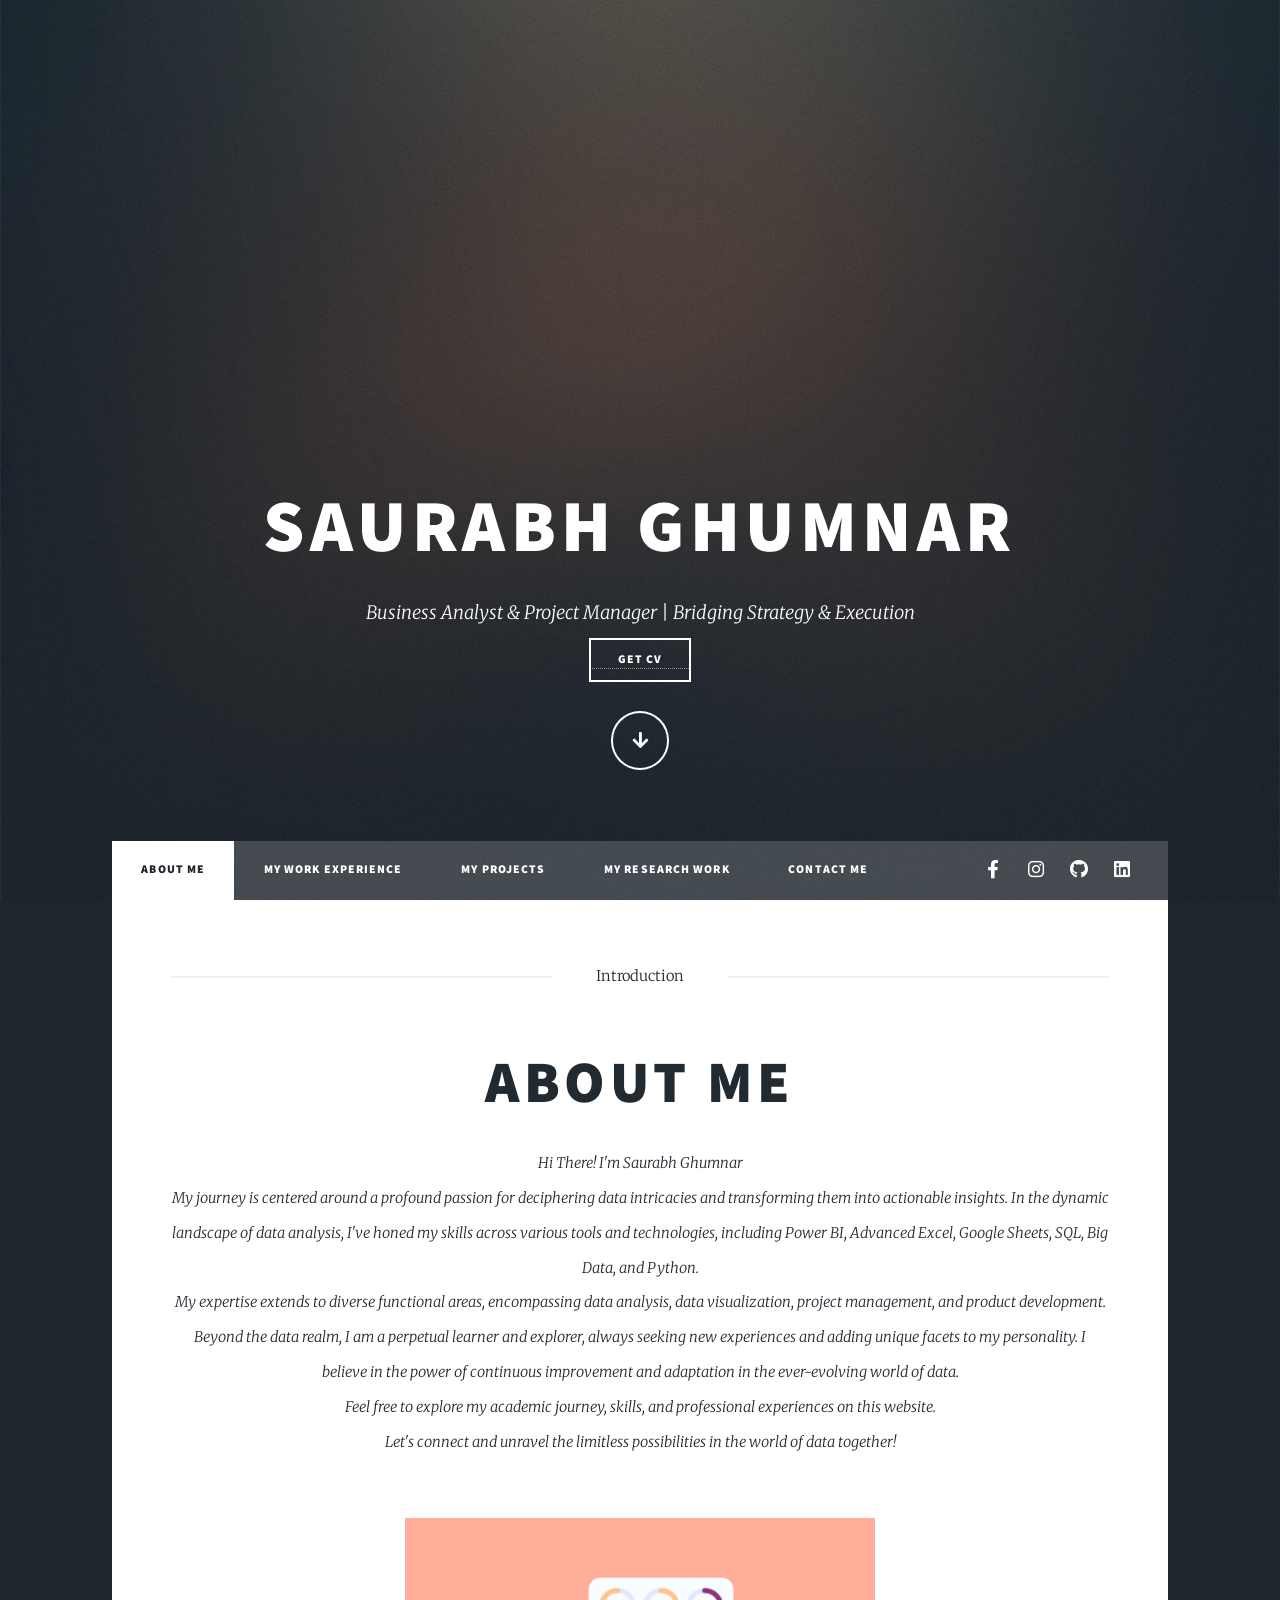
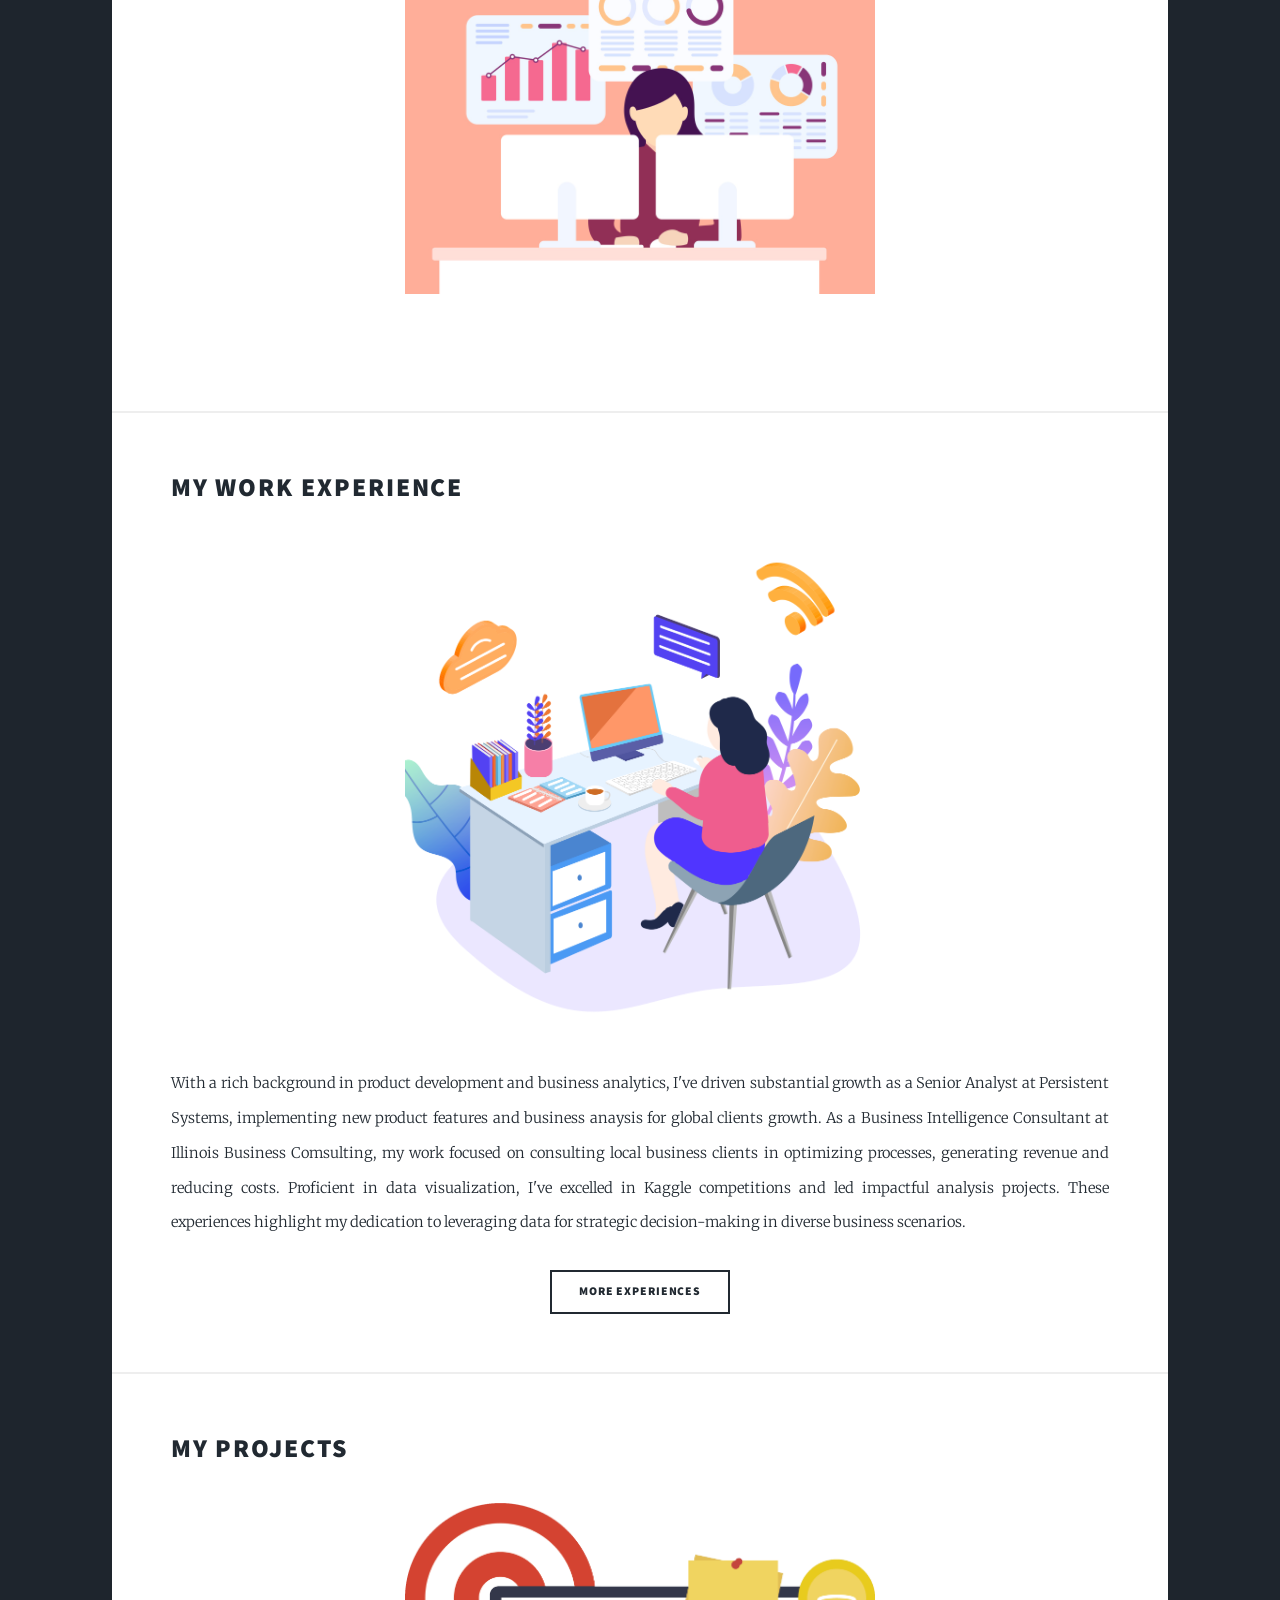
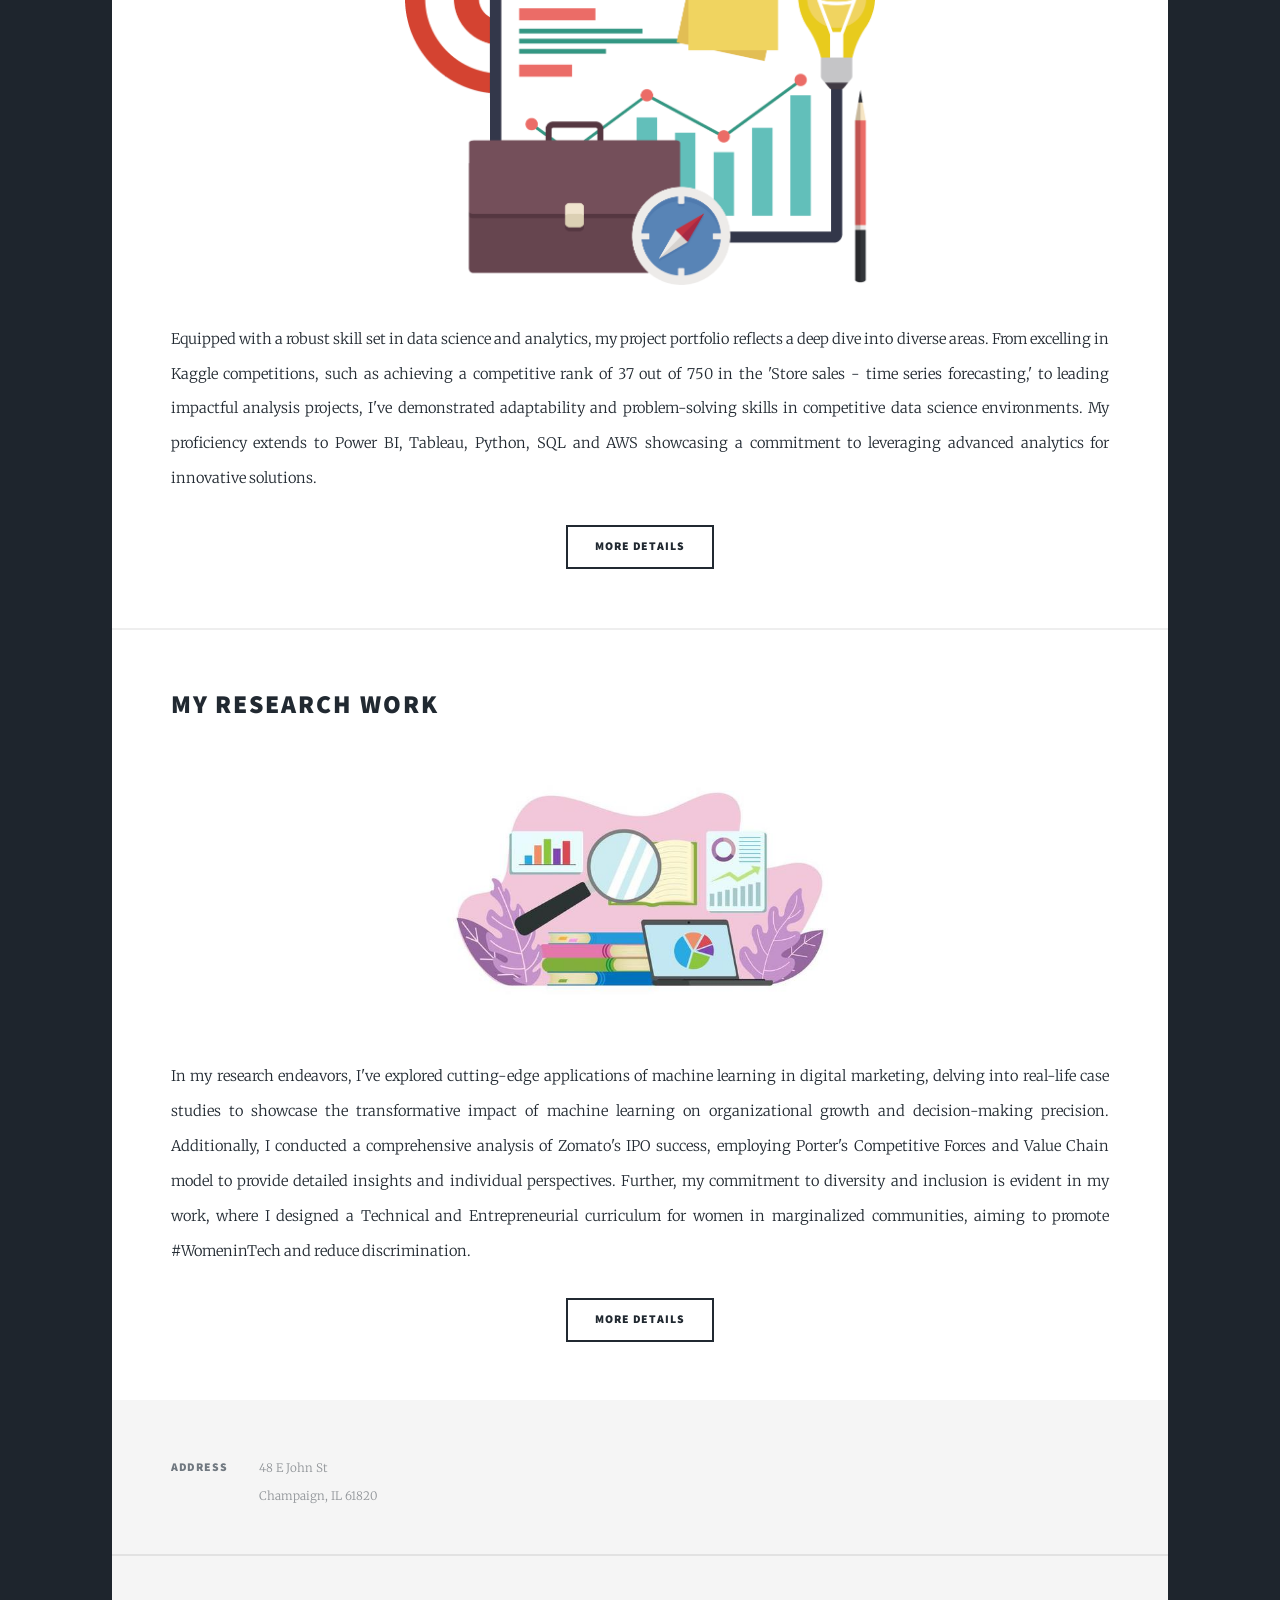
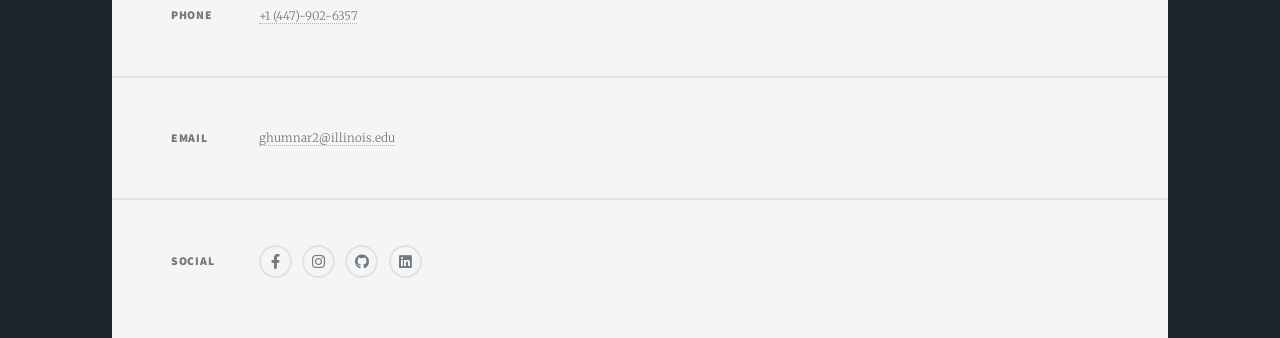
==== commit fab5cfea: "Added work ex" ====
--- a/index.html
+++ b/index.html
@@ -59,7 +59,7 @@
 							<article class="post featured">
 								<header class="major">
 									<span class="date">Introduction</span>
-									<h2><a href="https://github.com/sayali1812/Projects/blob/main/About%20Me">About Me<br />
+									<h2>About Me<br />
 									</a></h2>
 									<p>Hi There! I'm Saurabh Ghumnar<br />
 									My journey is centered around a profound passion for deciphering data intricacies and transforming them into actionable insights.
@@ -73,11 +73,9 @@
 
 									
 								</header>
-								<a href="https://github.com/sayali1812/Projects/blob/main/About%20Me" class="image main"><img src="images/img1.jpeg" alt="" /></a>
+								<a class="image main"><img src="images/img1.jpeg" alt="" /></a>
 						
-								<ul class="actions special">
-									<li><a href="https://github.com/sayali1812/Projects/blob/main/About%20Me" class="button large">Read More</a></li>
-								</ul>
+								
 							</article>
 
 						<!-- Posts -->
@@ -89,9 +87,9 @@
 										</a></h2>
 									</header>
 									<a href="Work Experience.html" class="image fit"><img src="images/workexp.png" alt="" /></a>
-									<p>With a rich background in data analytics and marketing, I've driven substantial growth as a Senior Data Analyst at Dentsu Aegis Network, 
-										implementing statistical analysis and data mining for a 60% client growth. As a Data Strategist at Grihnee, my work focused on predictive modeling and inventory planning. 
-										Proficient in machine learning, I've excelled in Kaggle competitions and led impactful environmental modeling projects. 
+									<p>With a rich background in product development and business analytics, I've driven substantial growth as a Senior Analyst at Persistent Systems, 
+										implementing new product features and business anaysis for global clients growth. As a Business Intelligence Consultant at Illinois Business Comsulting, my work focused on consulting local business clients in optimizing processes, generating revenue and reducing costs. 
+										Proficient in data visualization, I've excelled in Kaggle competitions and led impactful analysis projects. 
 										These experiences highlight my dedication to leveraging data for strategic decision-making in diverse business scenarios.</p>
 									<ul class="actions special">
 										<li><a href="Work Experience.html" class="button">More Experiences</a></li>
@@ -107,9 +105,9 @@
 									</header>
 									<a href="#" class="image fit"><img src="images/proj.png" alt="" /></a>
 									<p>Equipped with a robust skill set in data science and analytics, my project portfolio reflects a deep dive into diverse areas. 
-										From excelling in Kaggle competitions, such as achieving a competitive rank of 37 out of 750 in the 'Store sales - time series forecasting,' to leading impactful environmental modeling projects, 
+										From excelling in Kaggle competitions, such as achieving a competitive rank of 37 out of 750 in the 'Store sales - time series forecasting,' to leading impactful analysis projects, 
 										I've demonstrated adaptability and problem-solving skills in competitive data science environments. 
-										My proficiency extends to machine learning techniques, including ARIMA, LSTM, and LightGBM, showcasing a commitment to leveraging advanced analytics for innovative solutions.</p>
+										My proficiency extends to Power BI, Tableau, Python, SQL and AWS showcasing a commitment to leveraging advanced analytics for innovative solutions.</p>
 									<ul class="actions special">
 										<li><a href="Projects.html" class="button">More Details</a></li>
 									</ul>
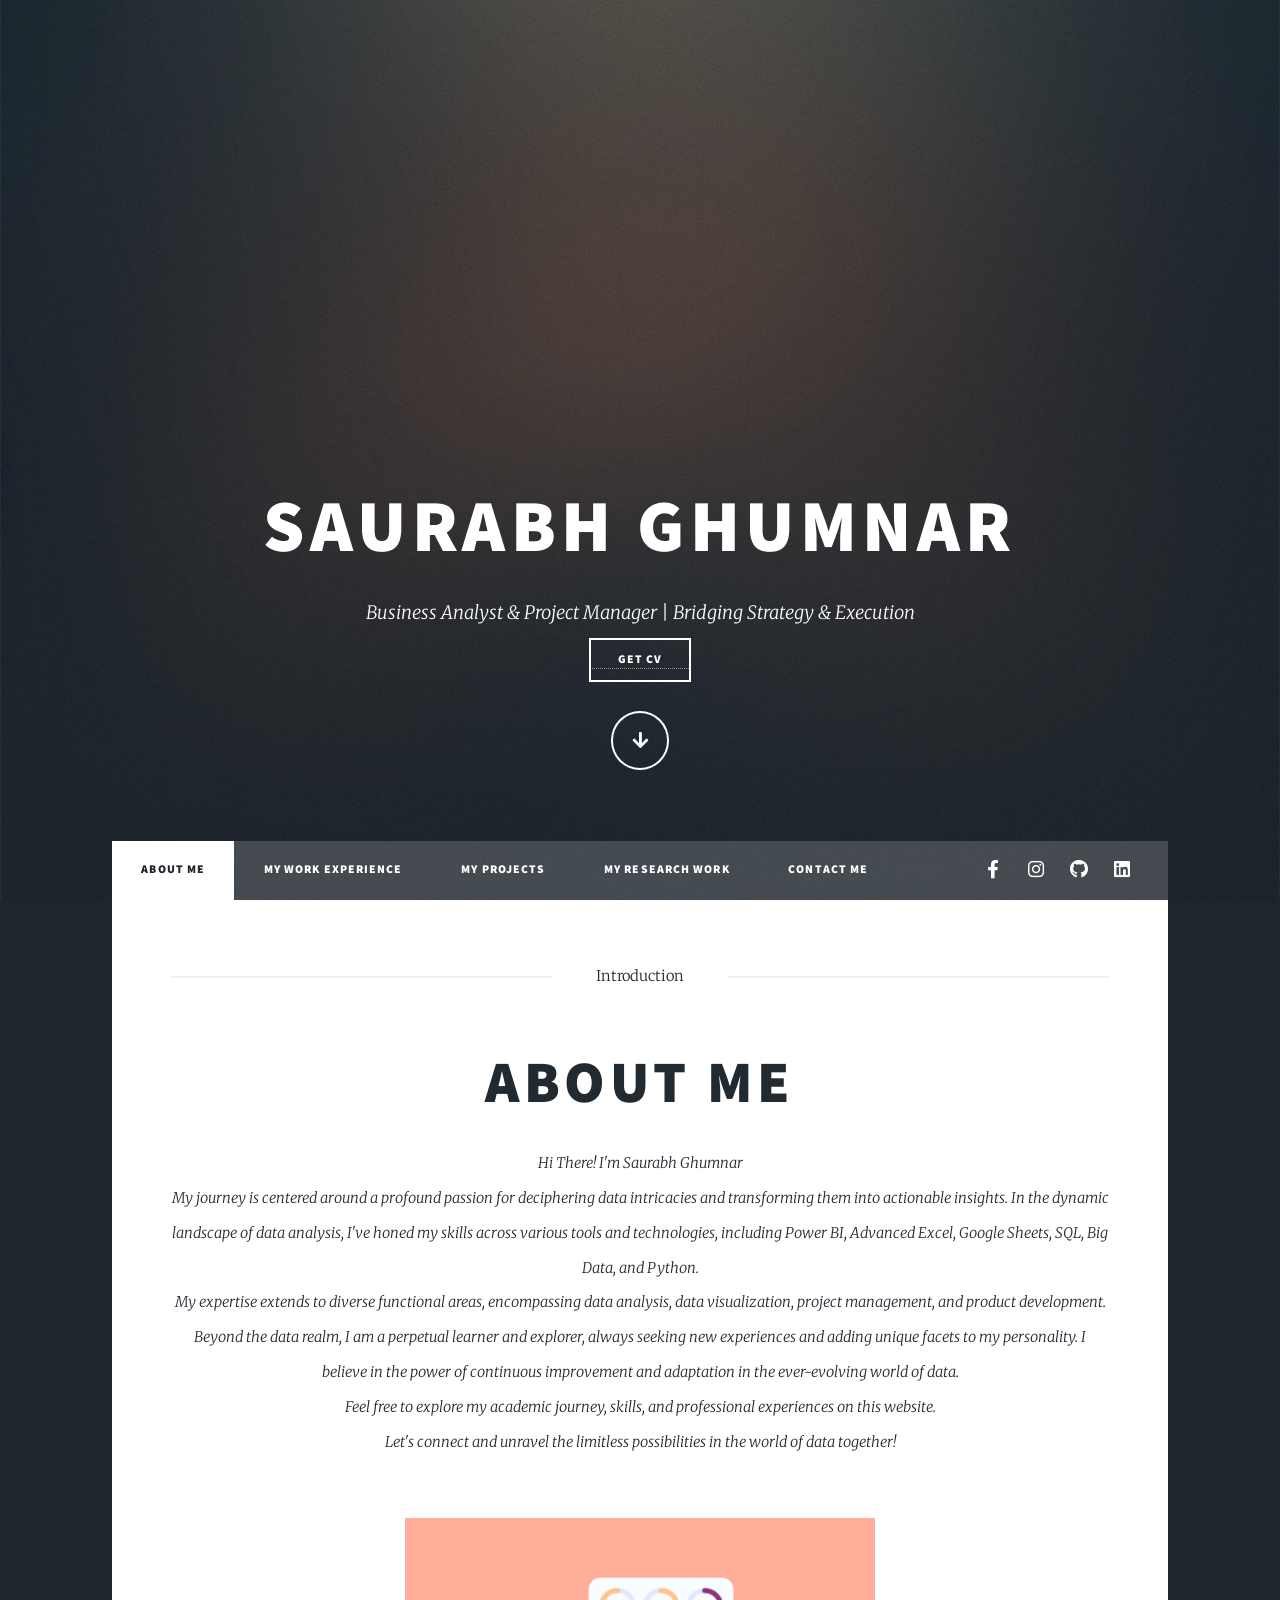
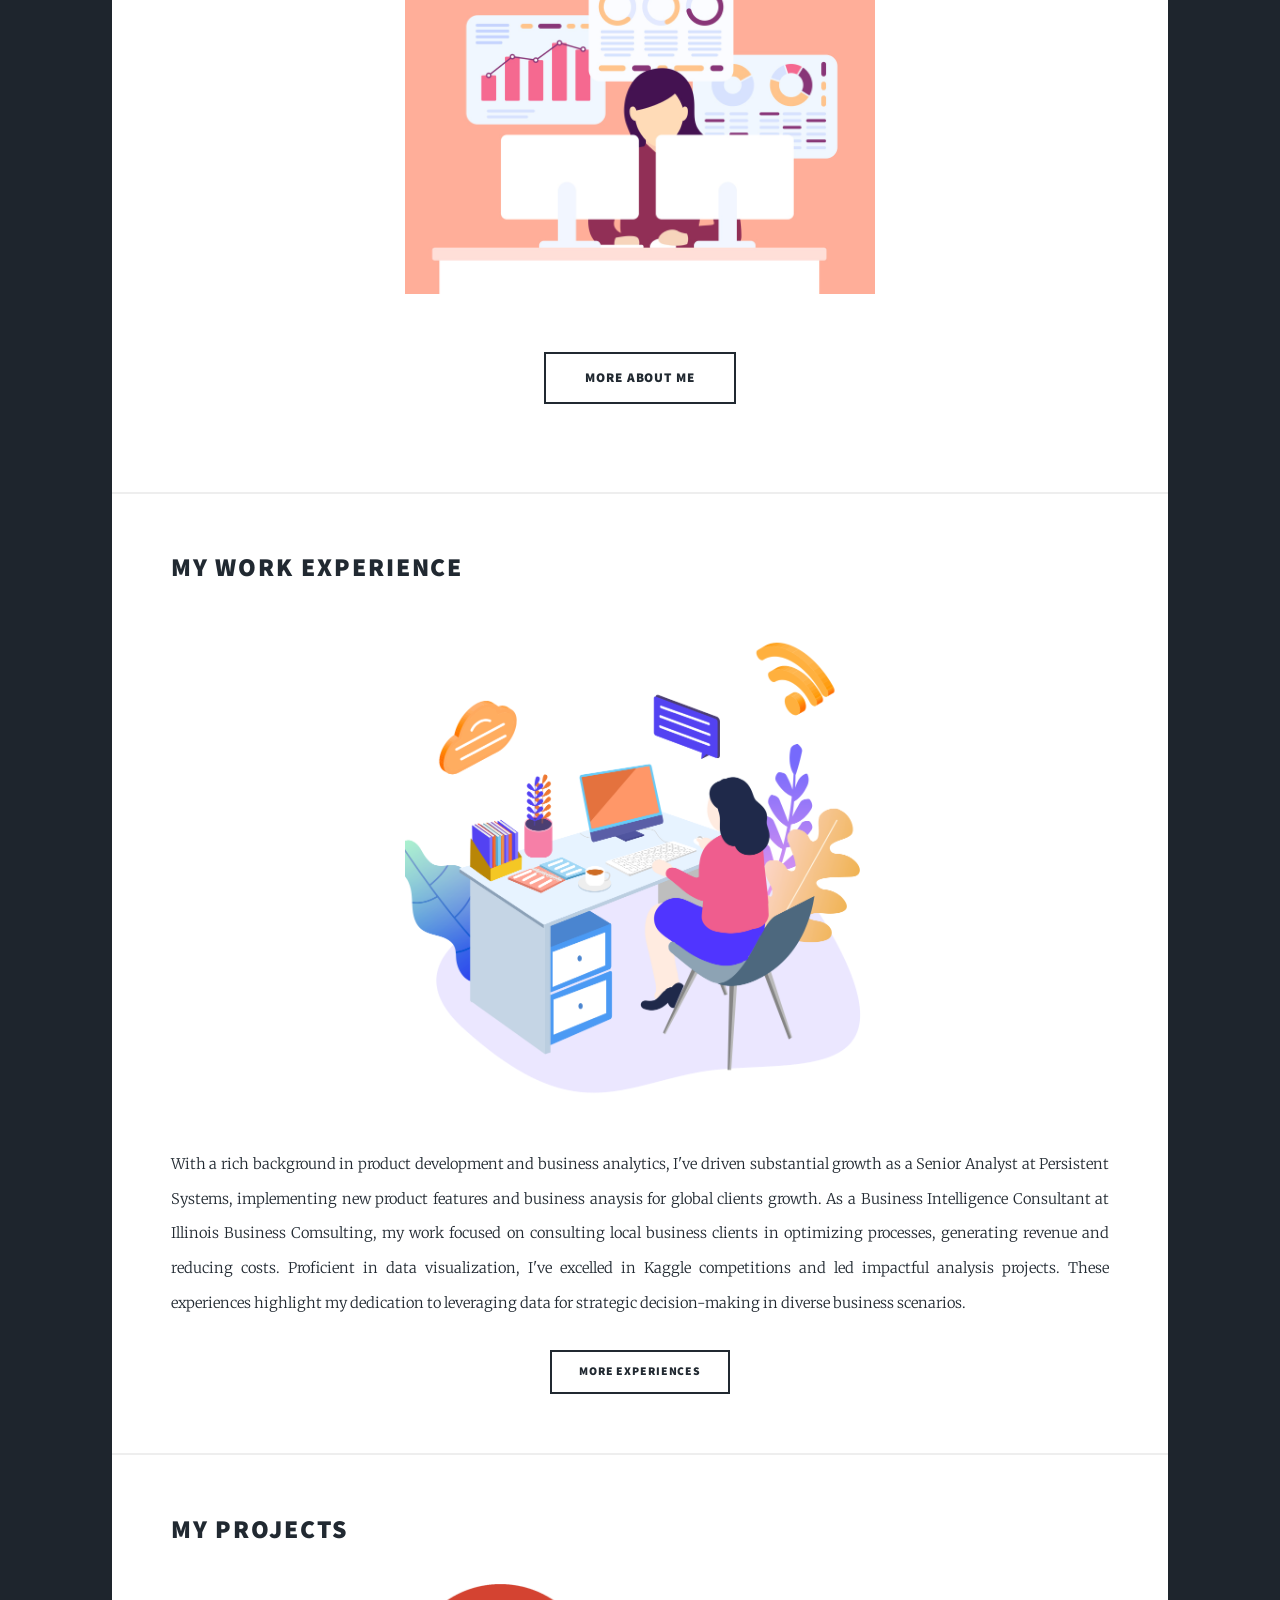
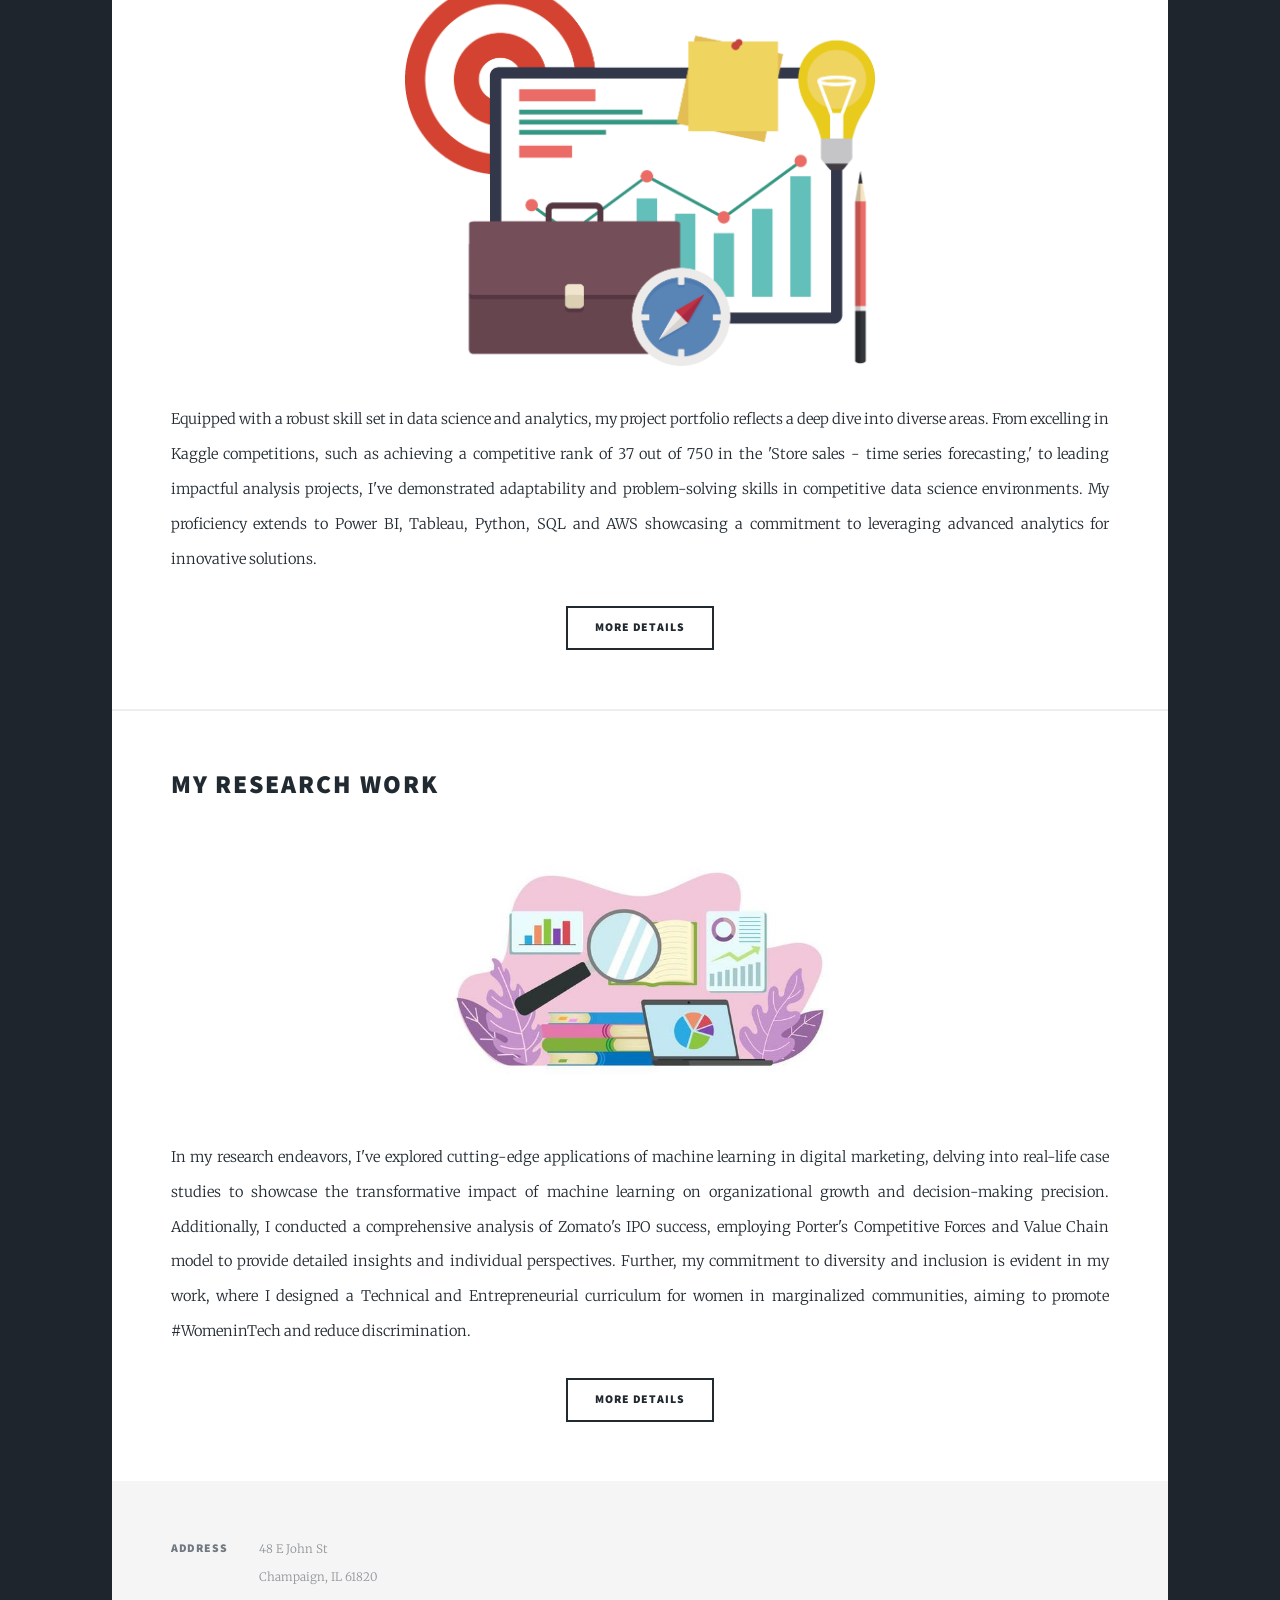
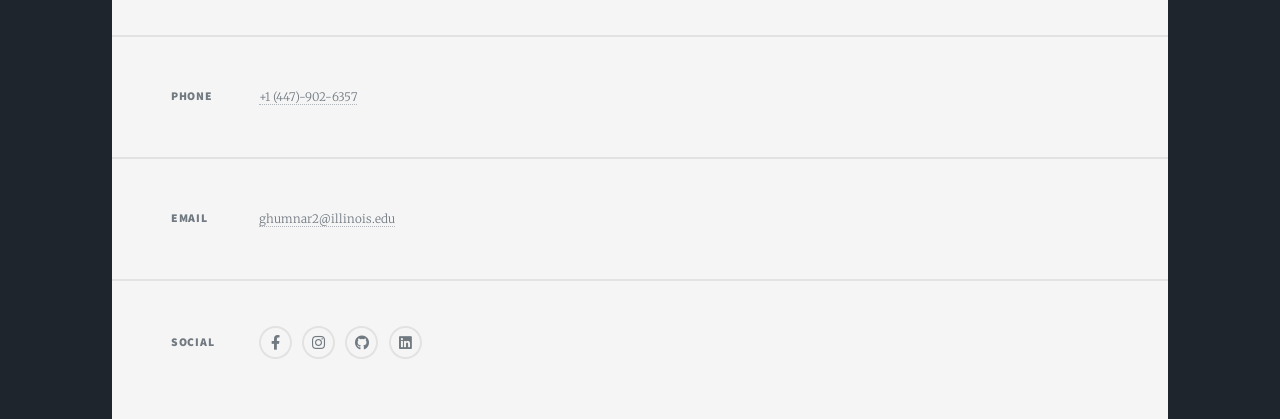
==== commit f6f148c6: "Added linkedin" ====
--- a/index.html
+++ b/index.html
@@ -70,10 +70,12 @@
 									I believe in the power of continuous improvement and adaptation in the ever-evolving world of data.<br />
 									Feel free to explore my academic journey, skills, and professional experiences on this website. <br />
 									Let's connect and unravel the limitless possibilities in the world of data together!</p>
-
-									
 								</header>
 								<a class="image main"><img src="images/img1.jpeg" alt="" /></a>
+						
+								<ul class="actions special">
+									<li><a href="https://www.linkedin.com/in/saurabhghumnar12" class="button large">More About Me</a></li>
+								</ul>
 						
 								
 							</article>
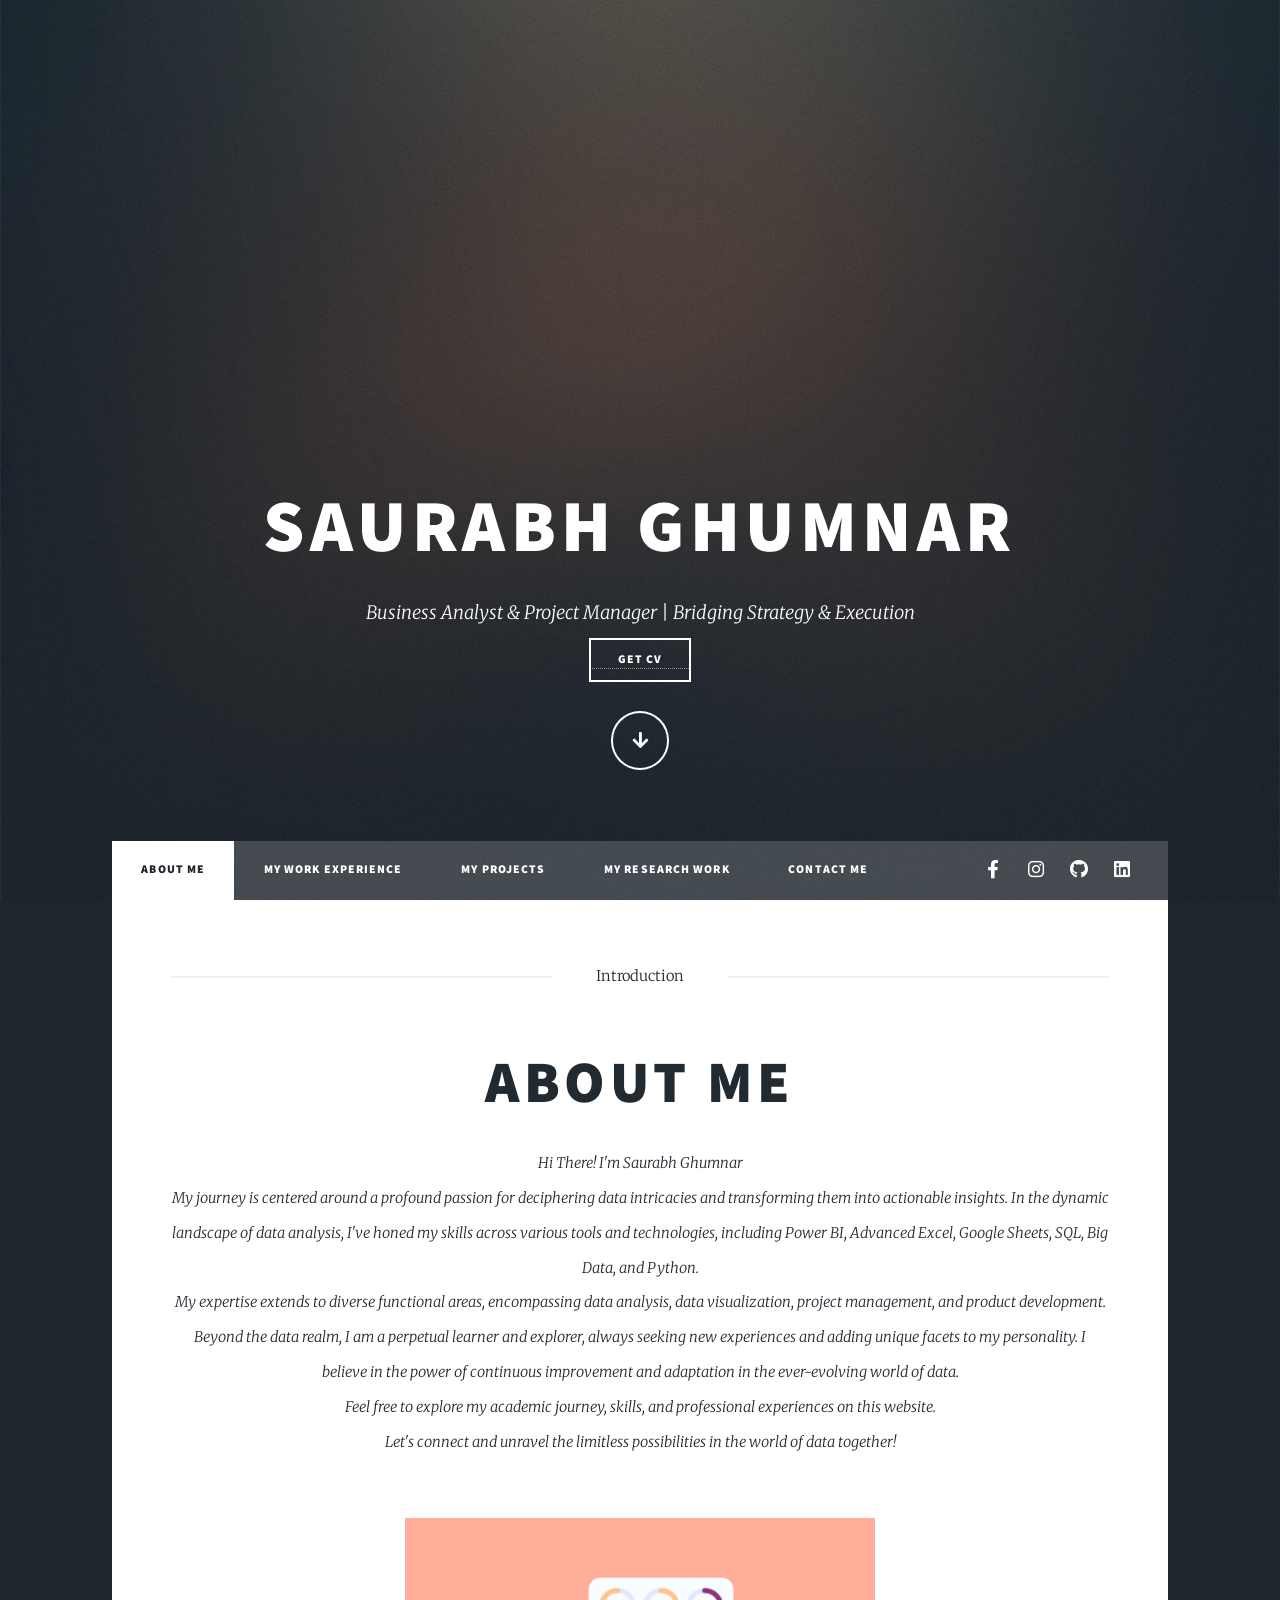
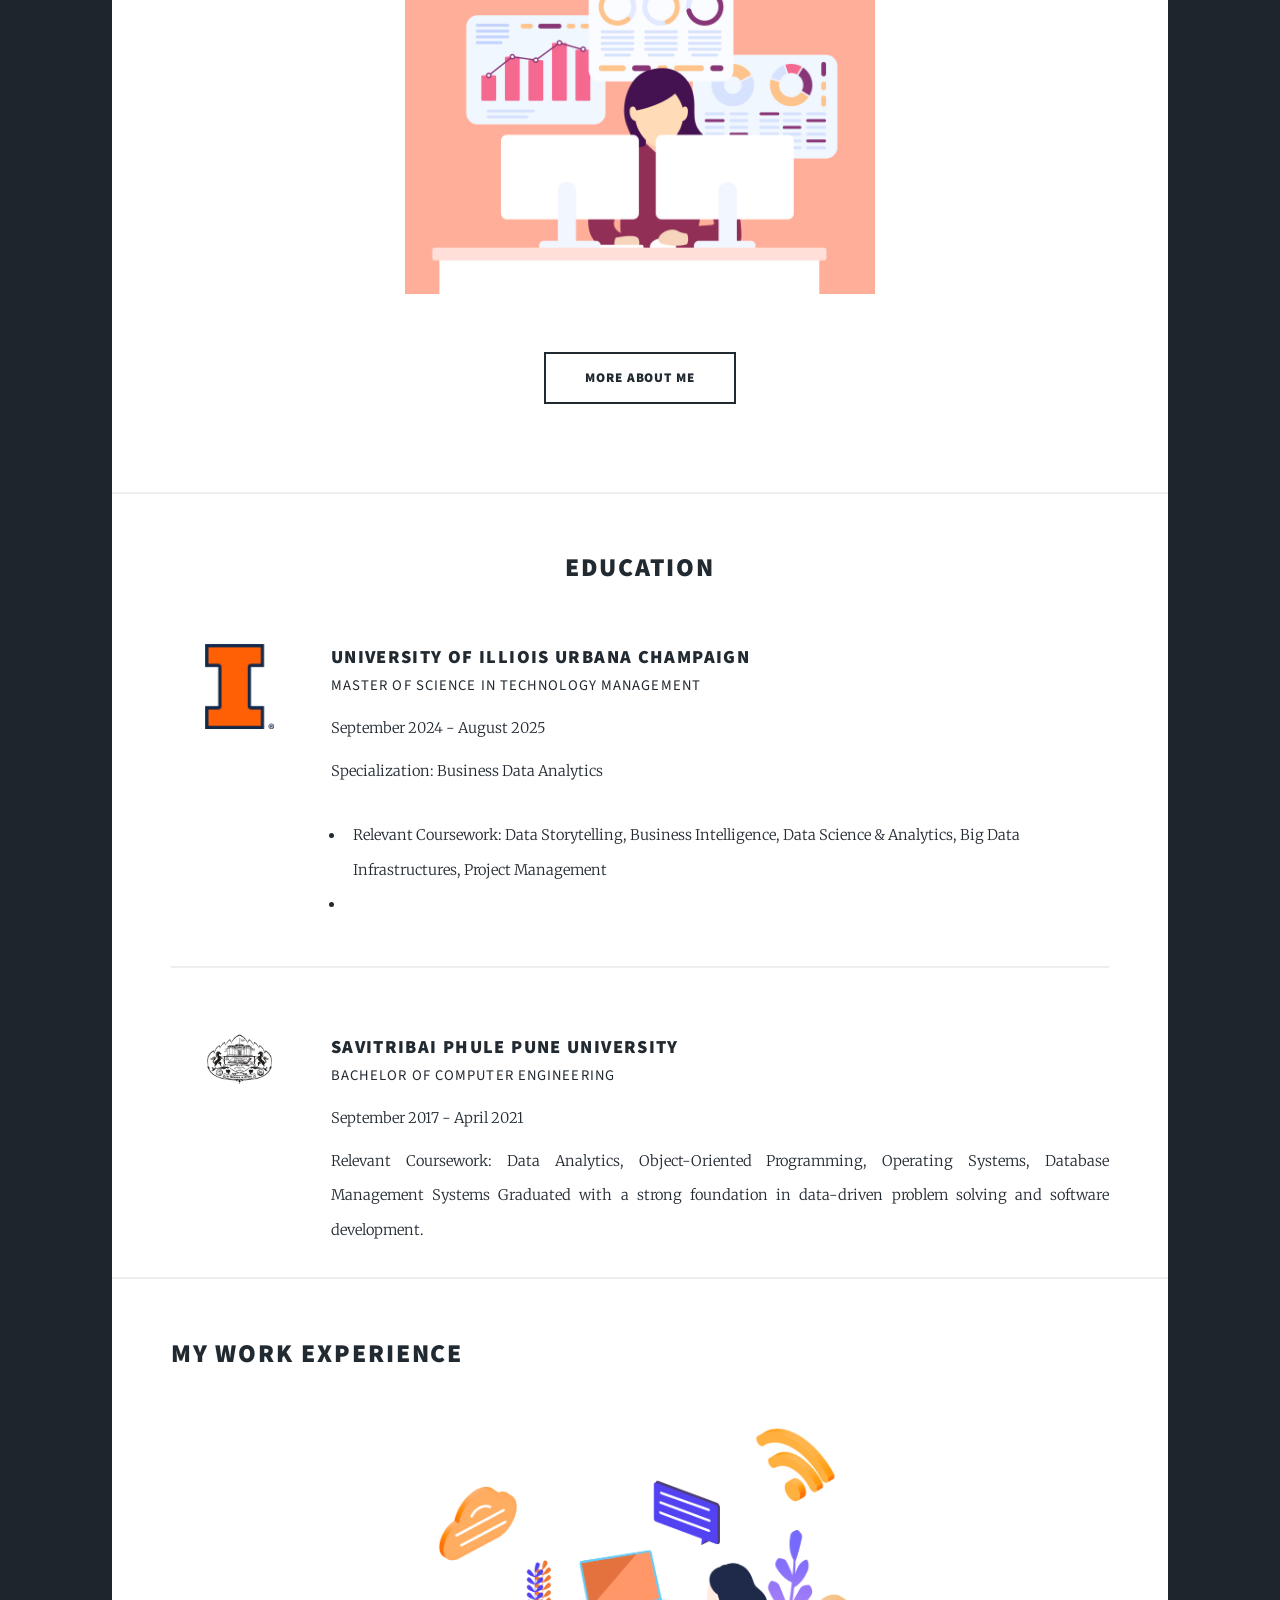
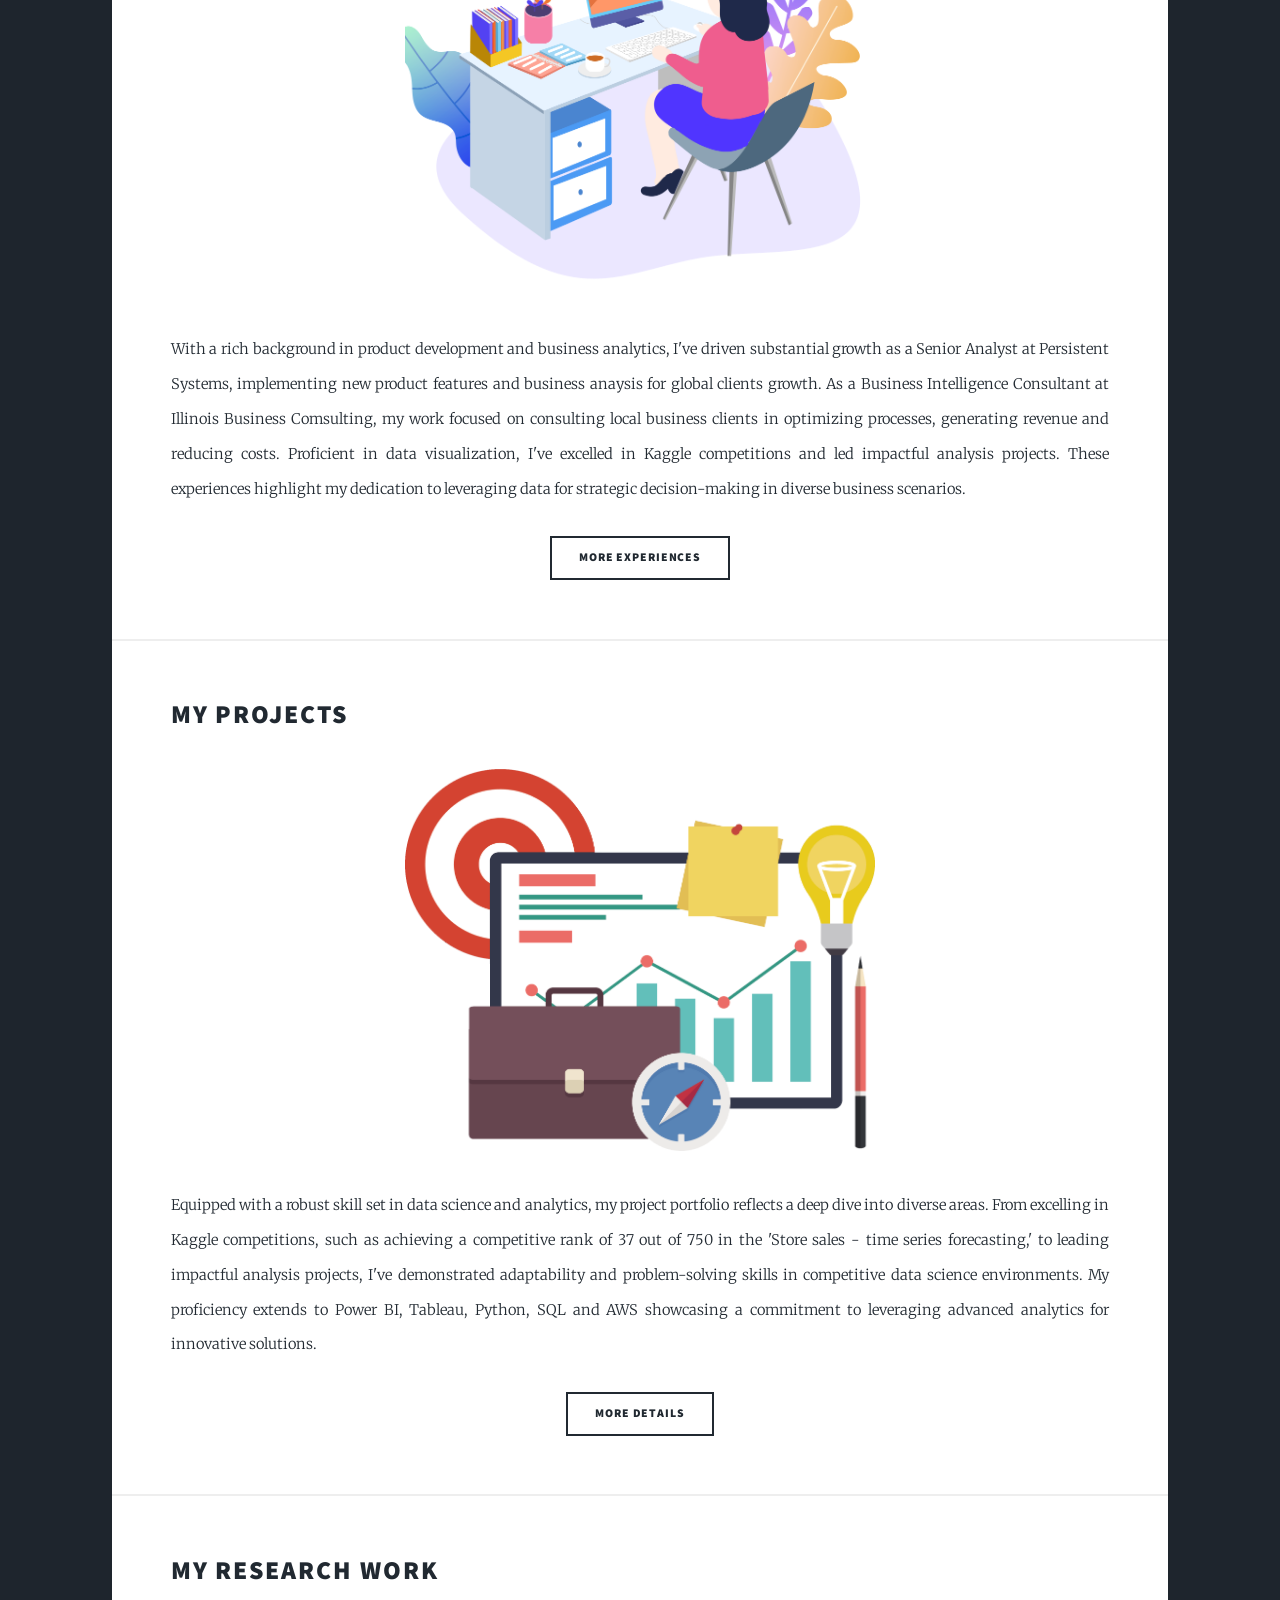
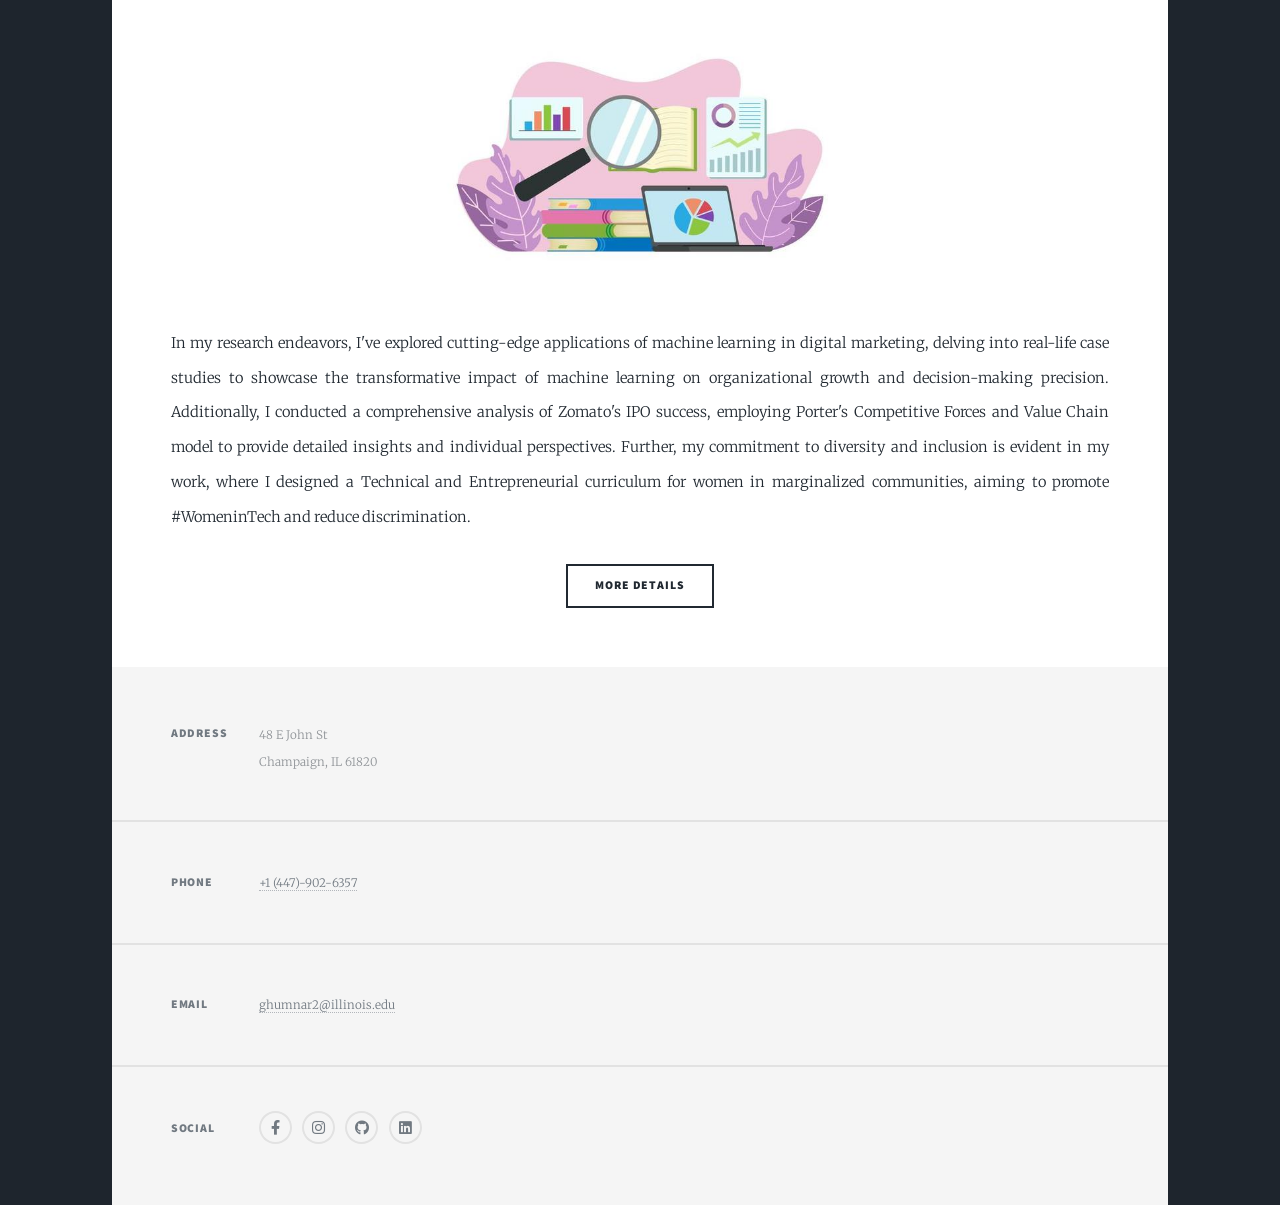
==== commit 00ee8f60: "Added education" ====
--- a/index.html
+++ b/index.html
@@ -81,6 +81,68 @@
 							</article>
 
 						<!-- Posts -->
+				   <section>
+					 <article class="post featured">
+					   <header class="major">
+						 <h2>Education</h2>
+					   </header>
+		   
+					   <!-- First Education Entry -->
+					   <div class="row gtr-uniform" style="margin-bottom: 2rem;">
+						 <!-- Left: Logo/Seal -->
+						 <div class="col-2 col-12-small">
+						   <span class="image fit">
+							 <!-- Replace with your own image/alt text -->
+							 <img src="images/uiuc.png" alt="UIUC Logo" />
+						   </span>
+						 </div>
+		   
+						 <!-- Right: University/Program Details -->
+						 <div class="col-10 col-12-small">
+						   <h3 style="margin-bottom: 0.2rem;">University of Illiois Urbana Champaign</h3>
+						   <h4 style="margin-top: 0; font-weight: normal;">
+							 Master of Science in Technology Management
+						   </h4>
+						   <p style="margin-bottom: 0.5rem;">September 2024 - August 2025</p>
+						   <p>
+							Specialization: Business Data Analytics
+						   </p>
+						   <ul>
+							 <li>
+								Relevant Coursework: Data Storytelling, Business Intelligence, Data Science & Analytics, Big Data Infrastructures, Project Management</li>
+							 <li></li>
+						   </ul>
+						 </div>
+					   </div>
+		   
+					   <hr />
+		   
+					   <!-- Second Education Entry -->
+					   <div class="row gtr-uniform" style="margin-top: 2rem;">
+						 <!-- Left: Logo/Seal -->
+						 <div class="col-2 col-12-small">
+						   <span class="image fit">
+							 <!-- Replace with your own image/alt text -->
+							 <img src="images/sppu.jpg" alt="SPPU Logo" />
+						   </span>
+						 </div>
+		   
+						 <!-- Right: University/Program Details -->
+						 <div class="col-10 col-12-small">
+						   <h3 style="margin-bottom: 0.2rem;">Savitribai Phule Pune University</h3>
+						   <h4 style="margin-top: 0; font-weight: normal;">
+							 Bachelor of Computer Engineering
+						   </h4>
+						   <p style="margin-bottom: 0.5rem;">September 2017 - April 2021</p>
+						   <p>
+							Relevant Coursework: Data Analytics, Object-Oriented Programming, Operating Systems, Database Management Systems
+							Graduated with a strong foundation in data-driven problem solving and software development.
+						   </p>
+						 </div>
+					   </div>
+					 </article>
+				   </section>
+				   <!-- End Education Section -->
 							<section >
 								<article class="post featured">
 									<header>
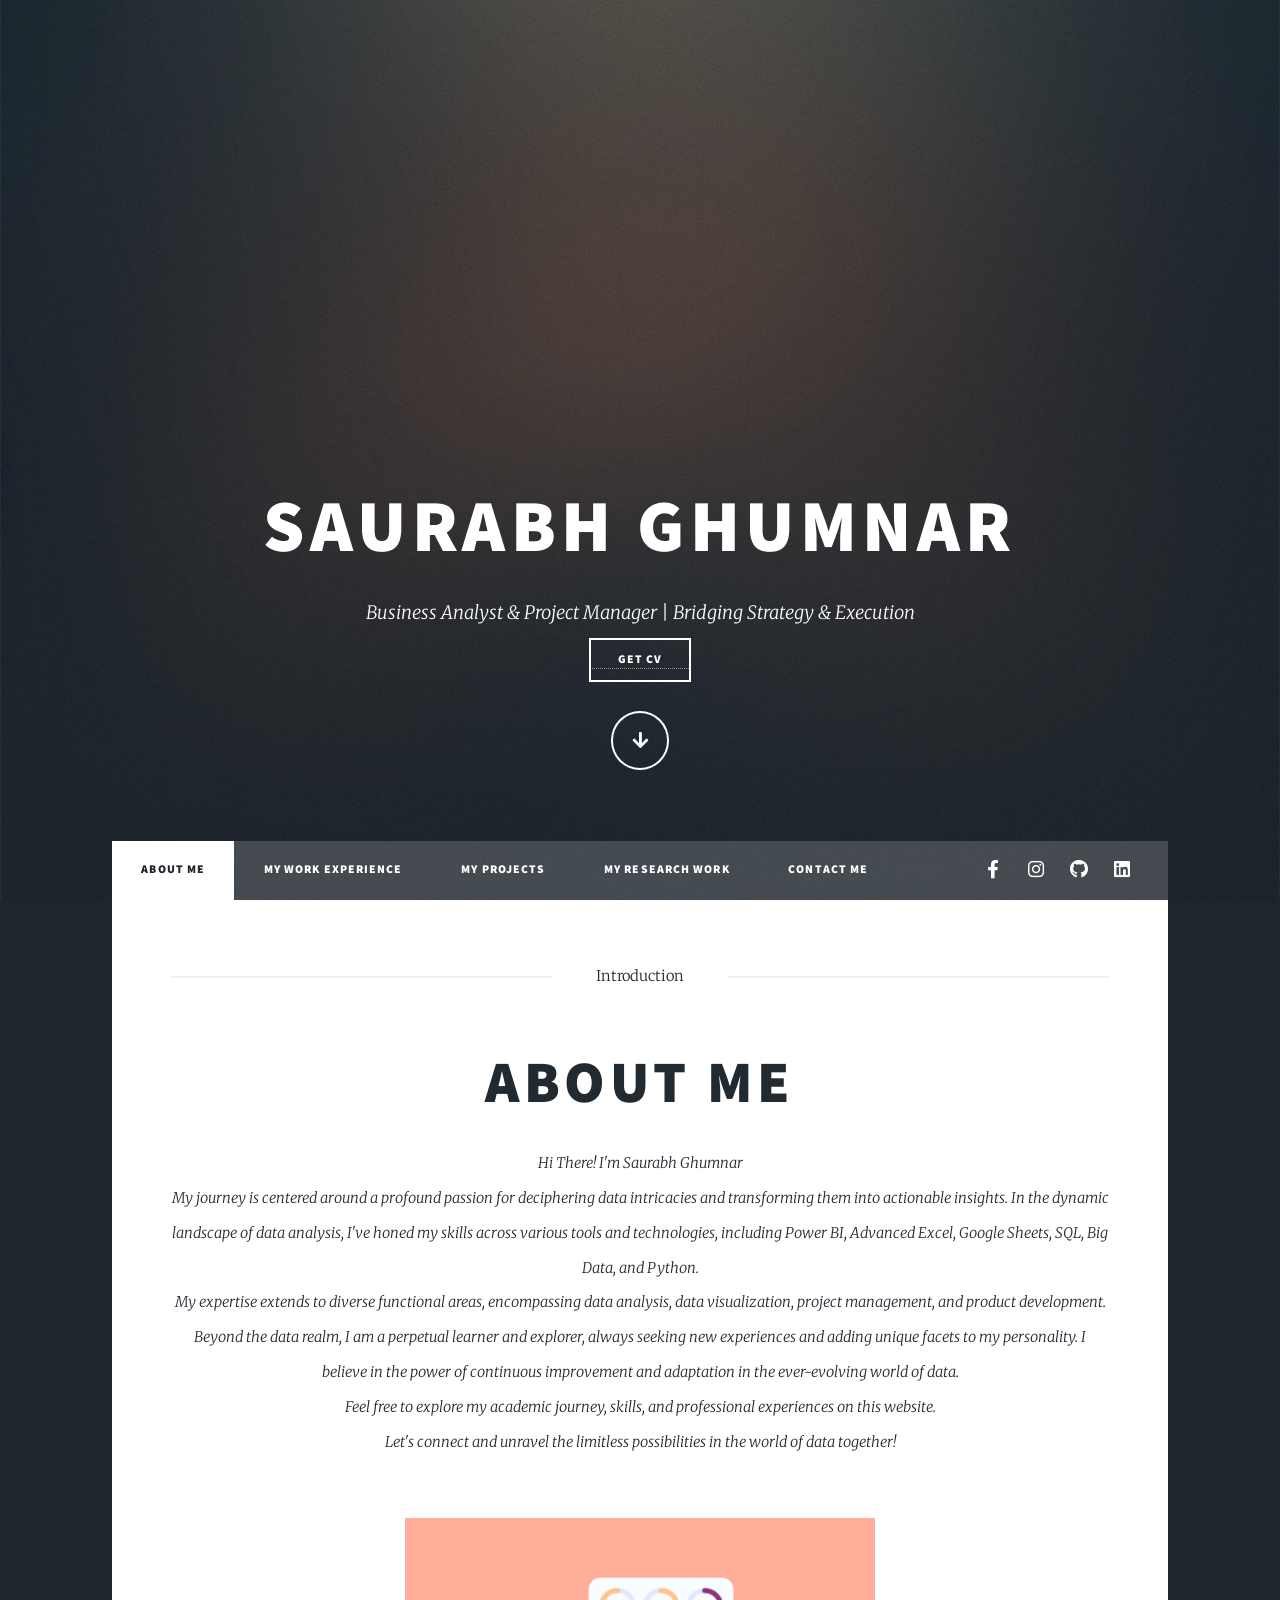
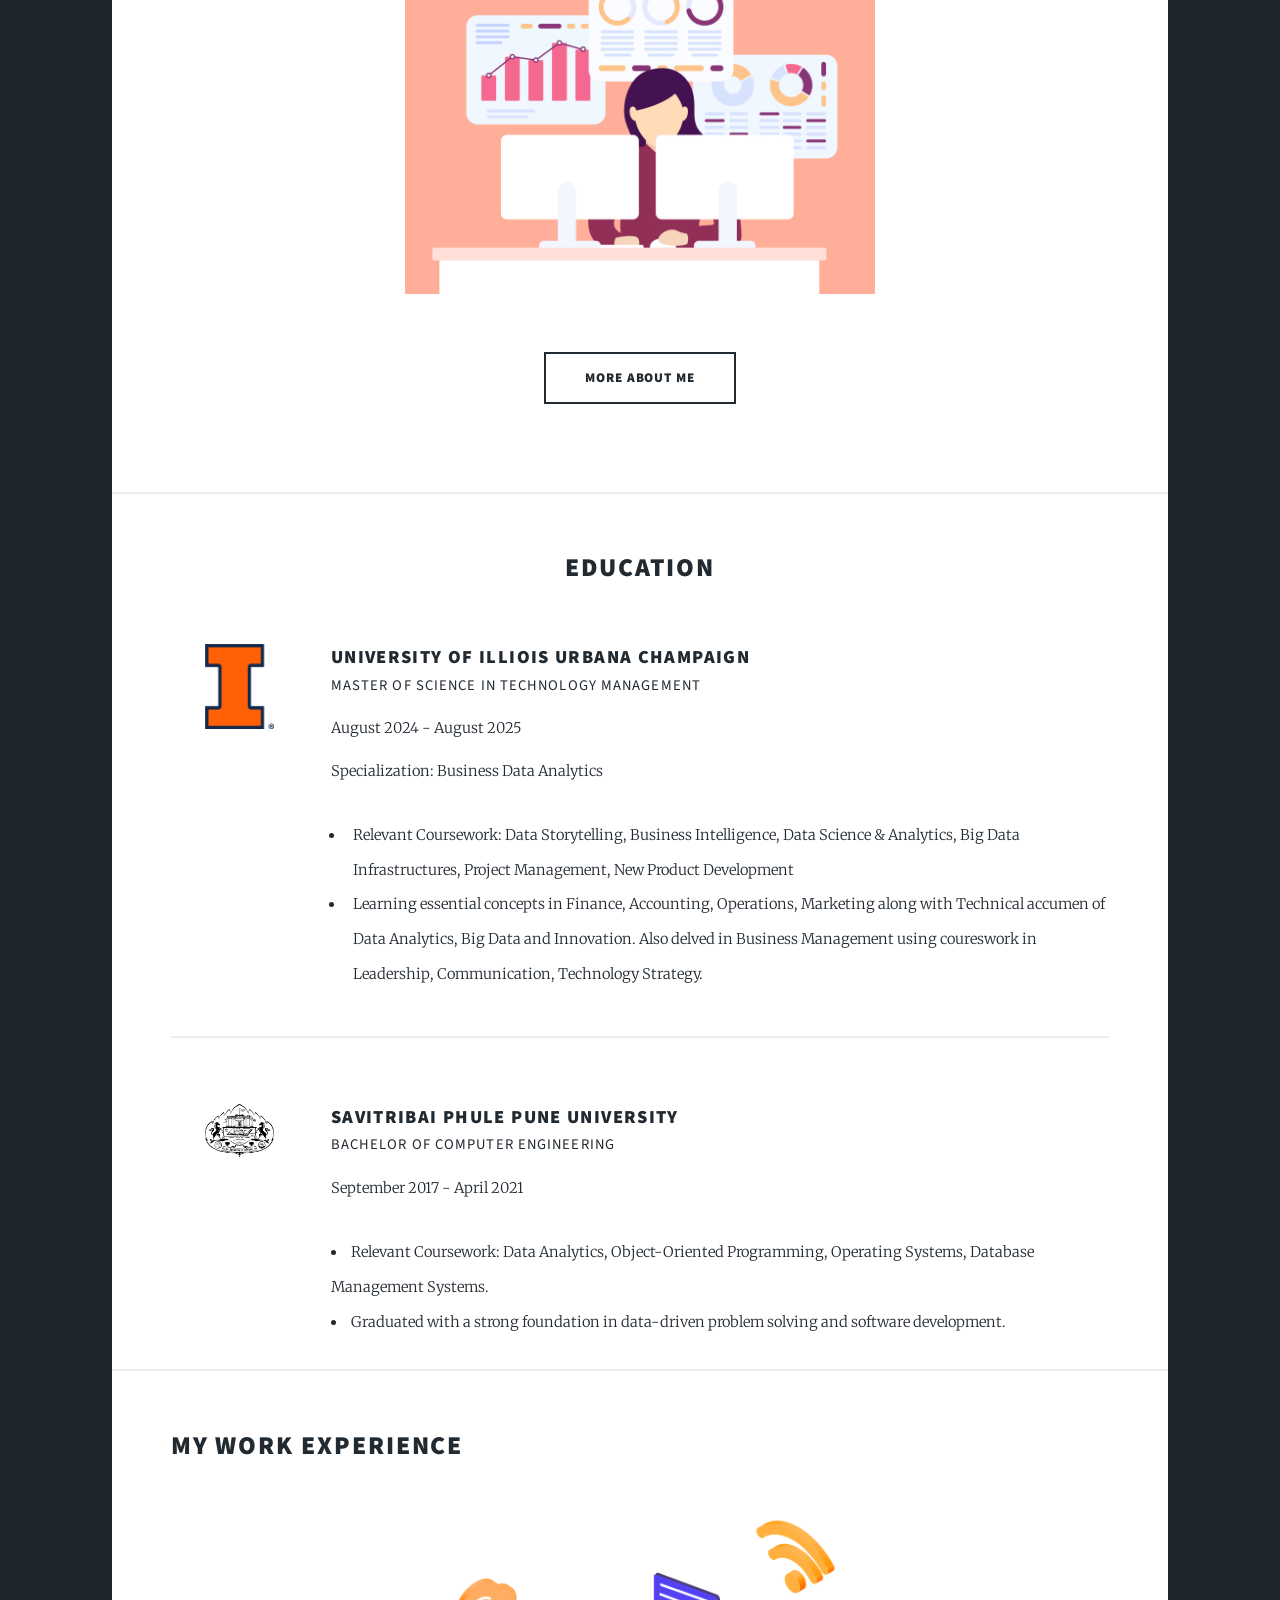
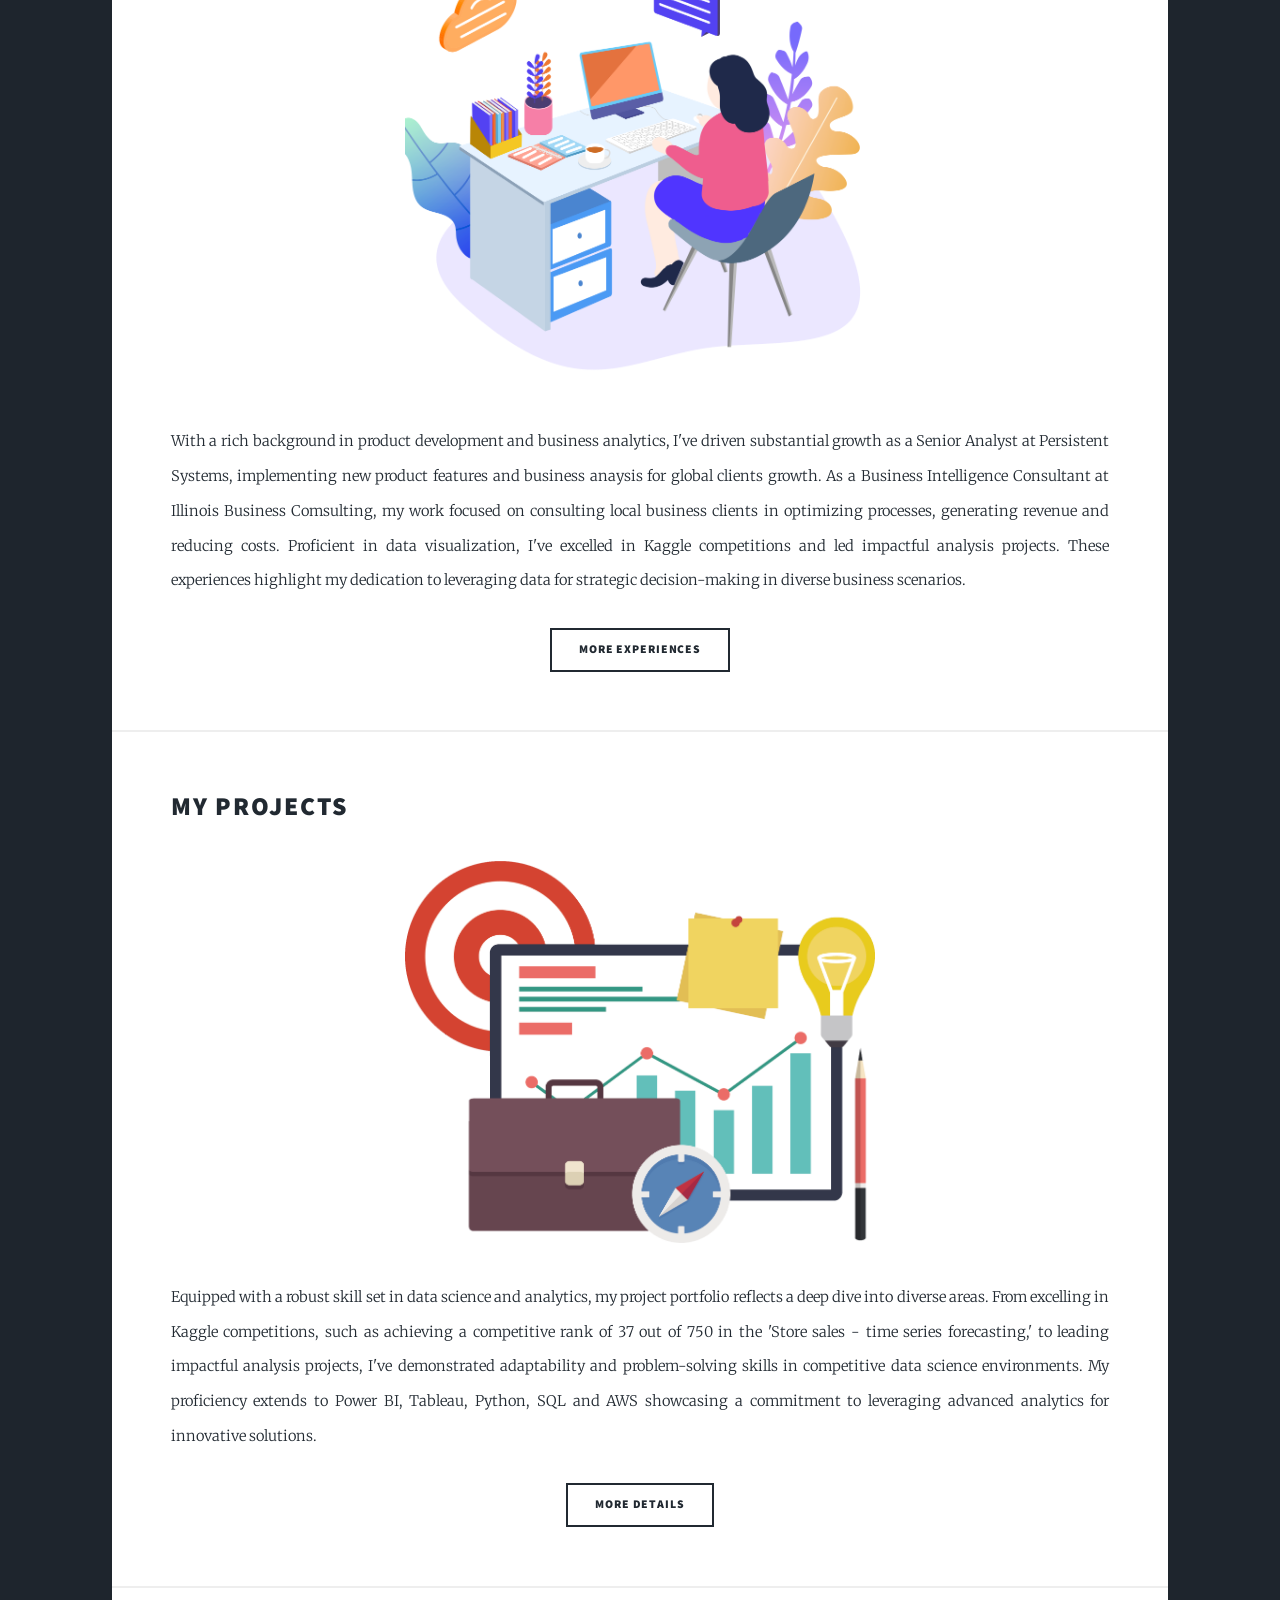
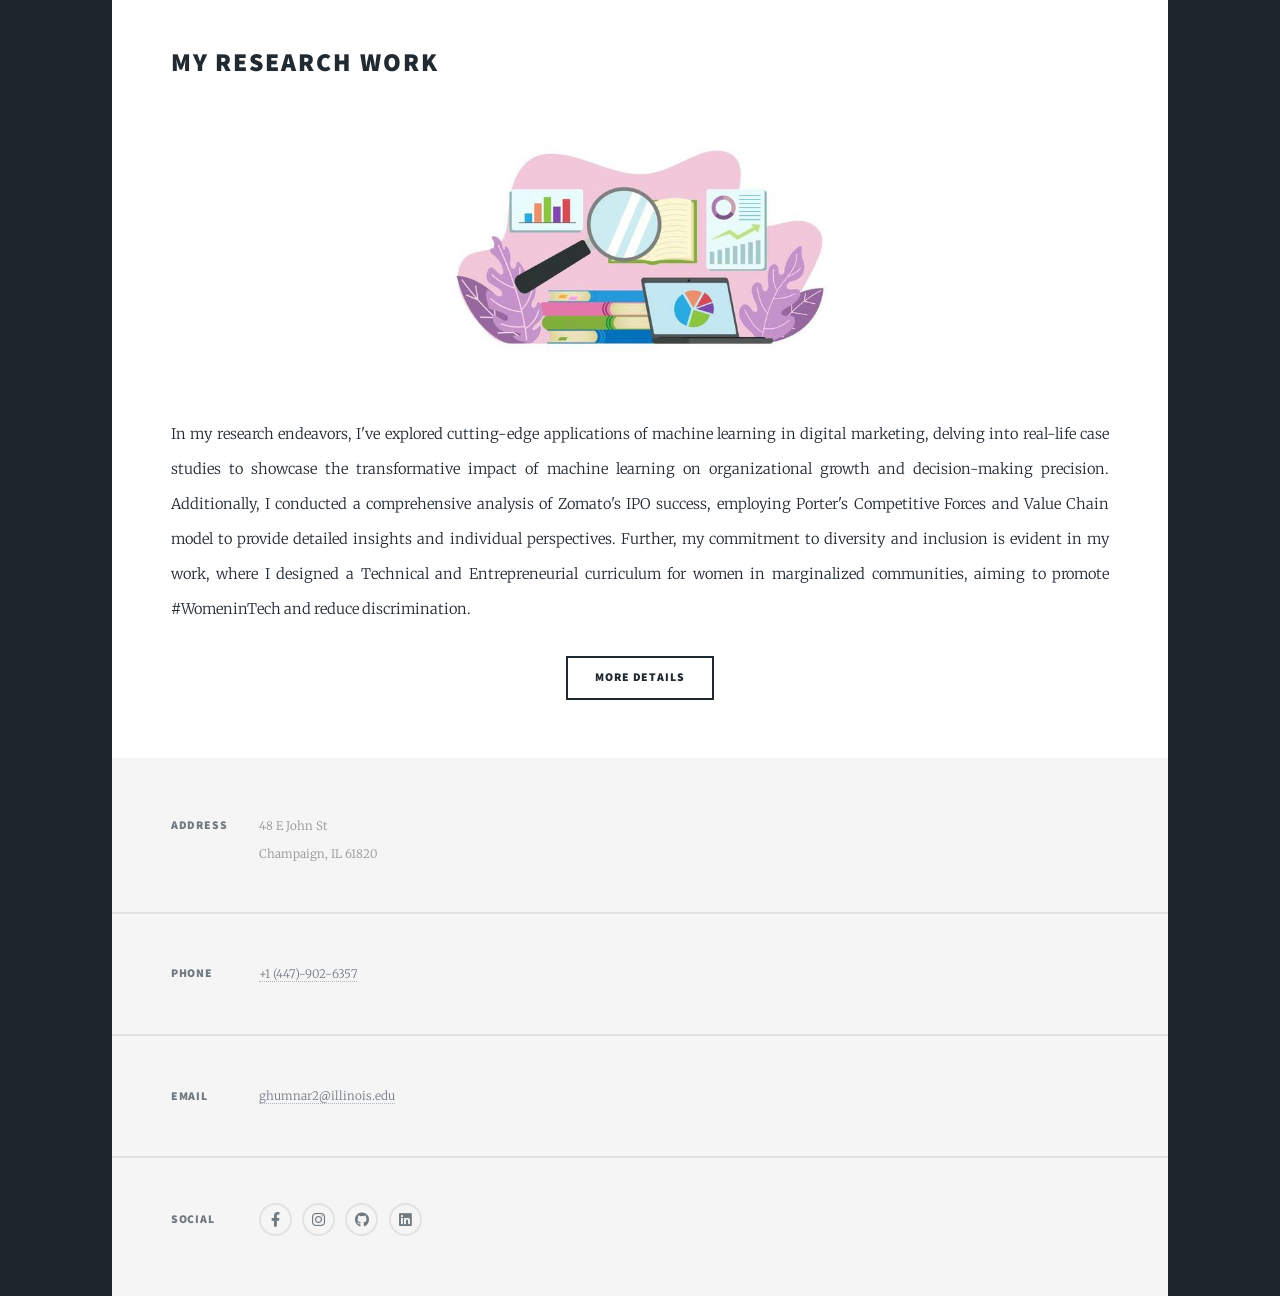
==== commit baa1ade8: "Edited research" ====
--- a/index.html
+++ b/index.html
@@ -103,14 +103,14 @@
 						   <h4 style="margin-top: 0; font-weight: normal;">
 							 Master of Science in Technology Management
 						   </h4>
-						   <p style="margin-bottom: 0.5rem;">September 2024 - August 2025</p>
+						   <p style="margin-bottom: 0.5rem;">August 2024 - August 2025</p>
 						   <p>
 							Specialization: Business Data Analytics
 						   </p>
 						   <ul>
 							 <li>
-								Relevant Coursework: Data Storytelling, Business Intelligence, Data Science & Analytics, Big Data Infrastructures, Project Management</li>
-							 <li></li>
+								Relevant Coursework: Data Storytelling, Business Intelligence, Data Science & Analytics, Big Data Infrastructures, Project Management, New Product Development</li>
+								<li>Learning essential concepts in Finance, Accounting, Operations, Marketing along with Technical accumen of Data Analytics, Big Data and Innovation. Also delved in Business Management using coureswork in Leadership, Communication, Technology Strategy.</li>
 						   </ul>
 						 </div>
 					   </div>
@@ -123,7 +123,7 @@
 						 <div class="col-2 col-12-small">
 						   <span class="image fit">
 							 <!-- Replace with your own image/alt text -->
-							 <img src="images/sppu.jpg" alt="SPPU Logo" />
+							 <img src="images/sppu.png" alt="SPPU Logo" />
 						   </span>
 						 </div>
 		   
@@ -135,8 +135,8 @@
 						   </h4>
 						   <p style="margin-bottom: 0.5rem;">September 2017 - April 2021</p>
 						   <p>
-							Relevant Coursework: Data Analytics, Object-Oriented Programming, Operating Systems, Database Management Systems
-							Graduated with a strong foundation in data-driven problem solving and software development.
+							<li>Relevant Coursework: Data Analytics, Object-Oriented Programming, Operating Systems, Database Management Systems.</li>
+							<li>Graduated with a strong foundation in data-driven problem solving and software development.</li>
 						   </p>
 						 </div>
 					   </div>
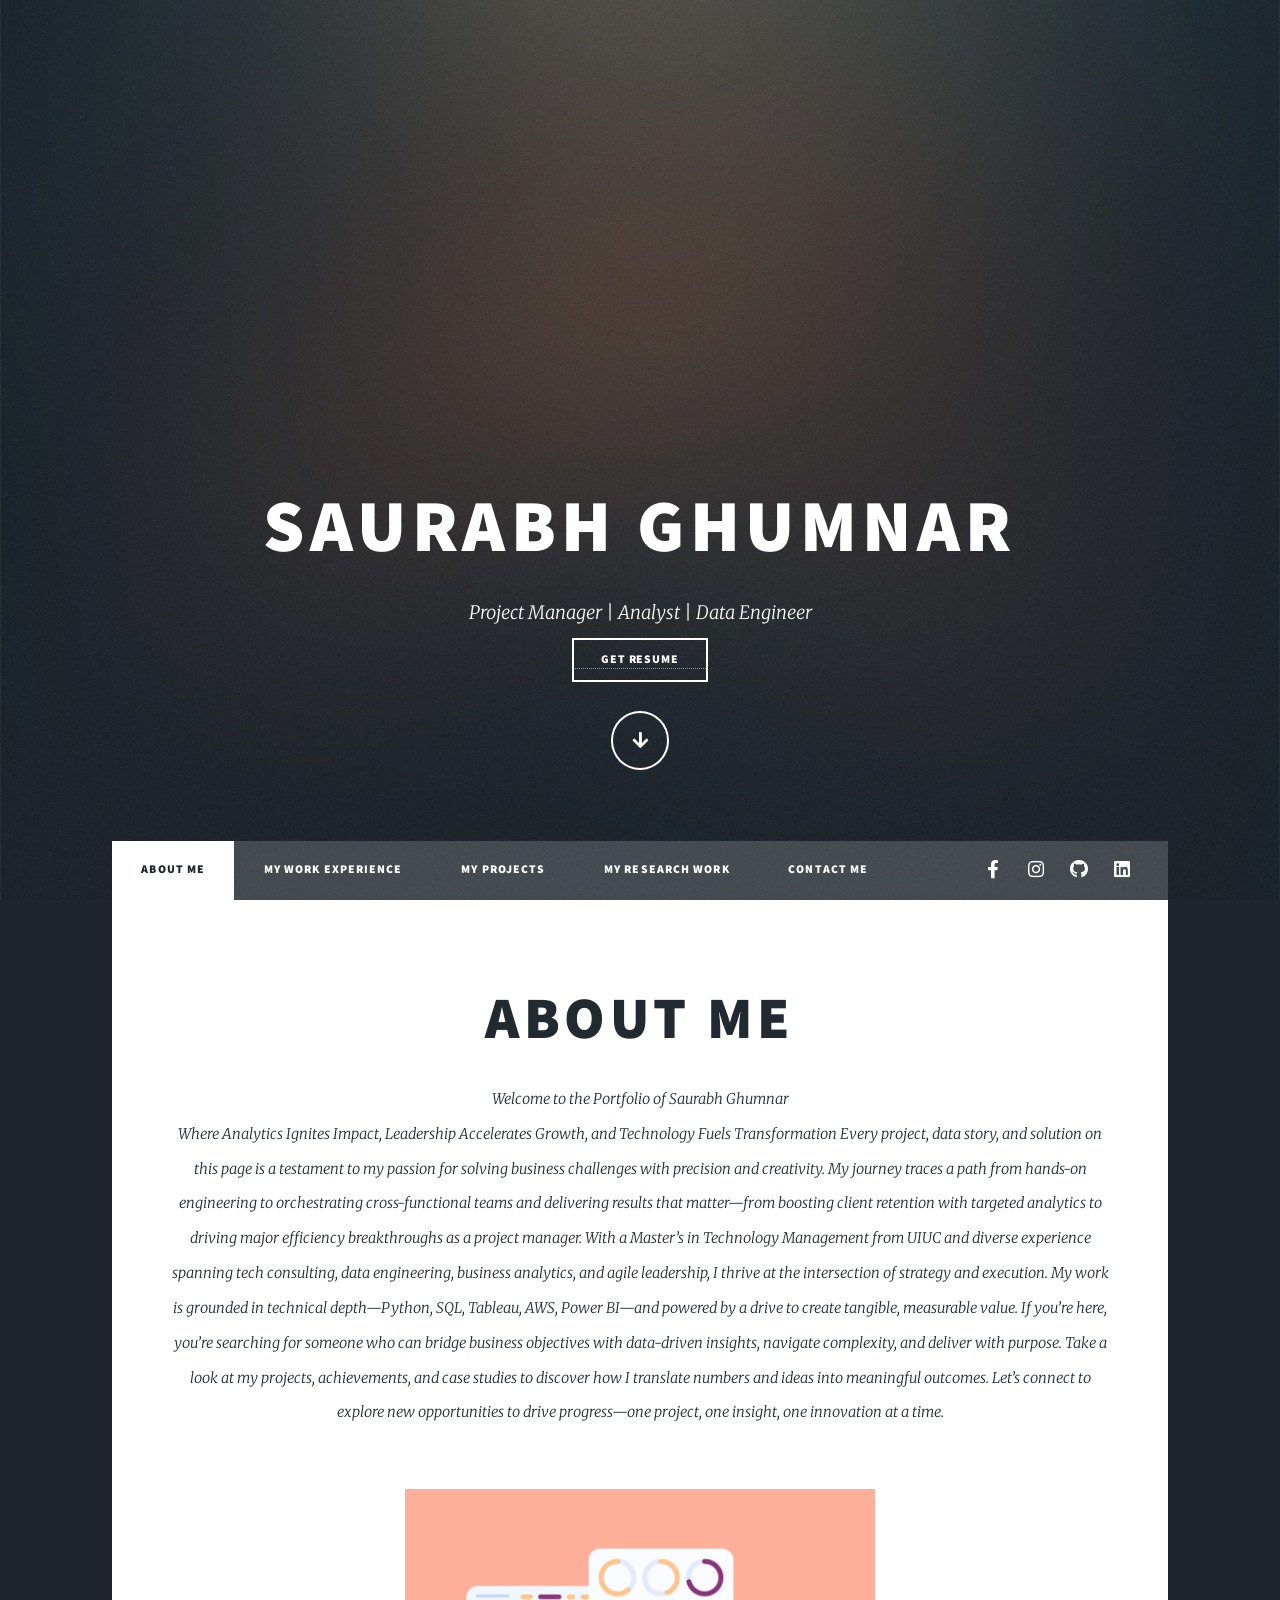
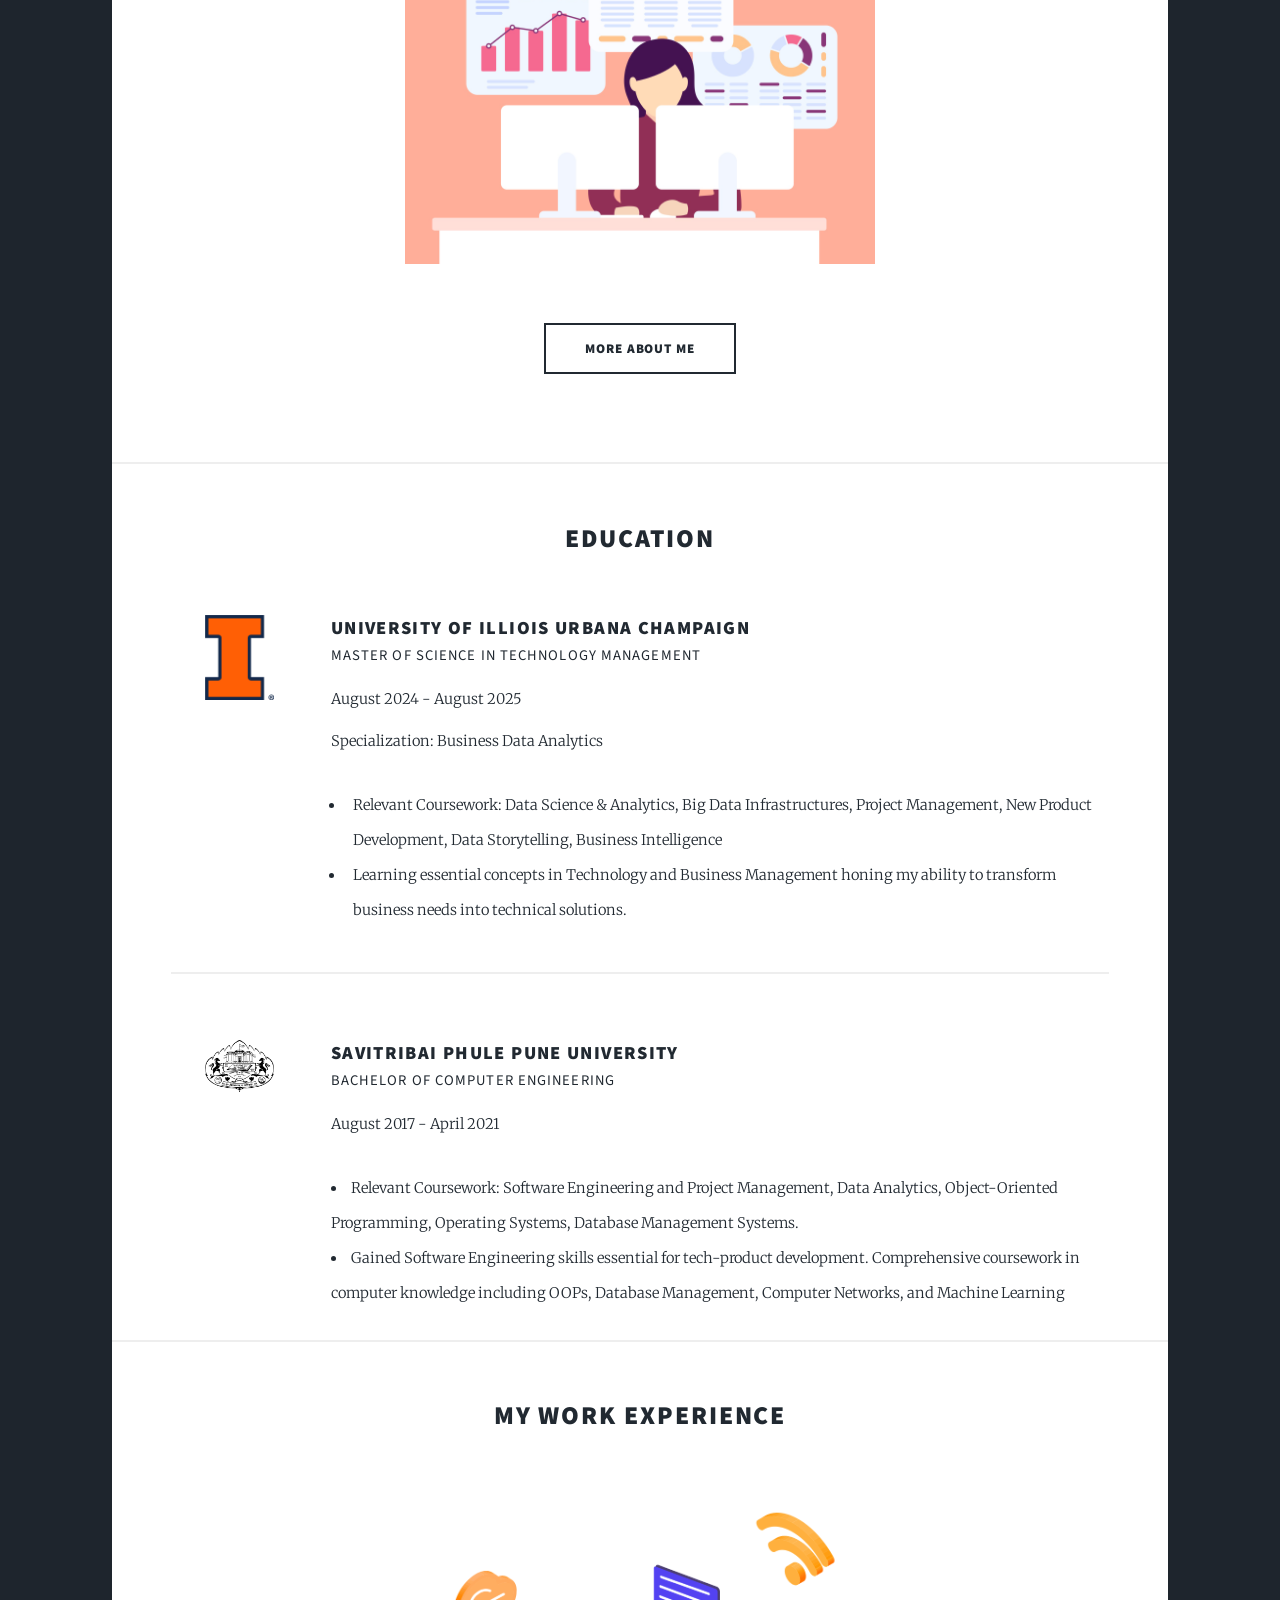
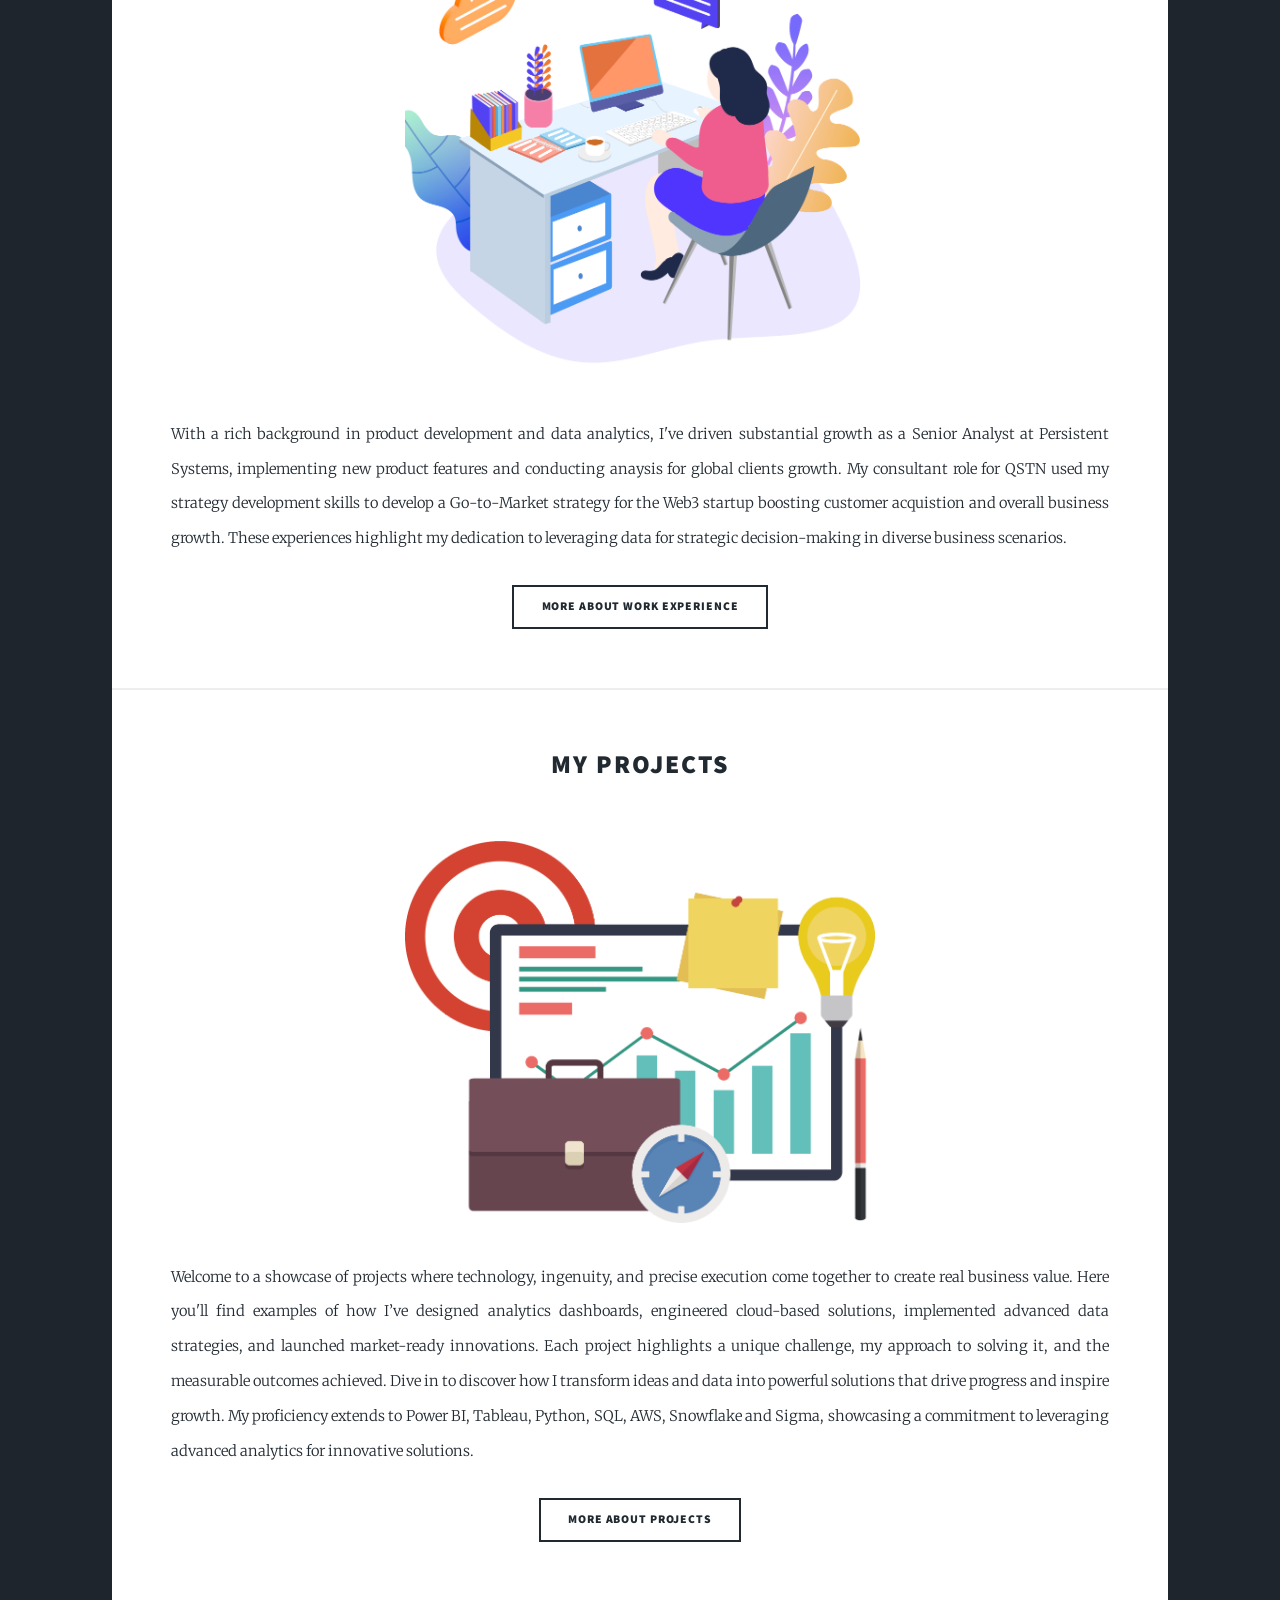
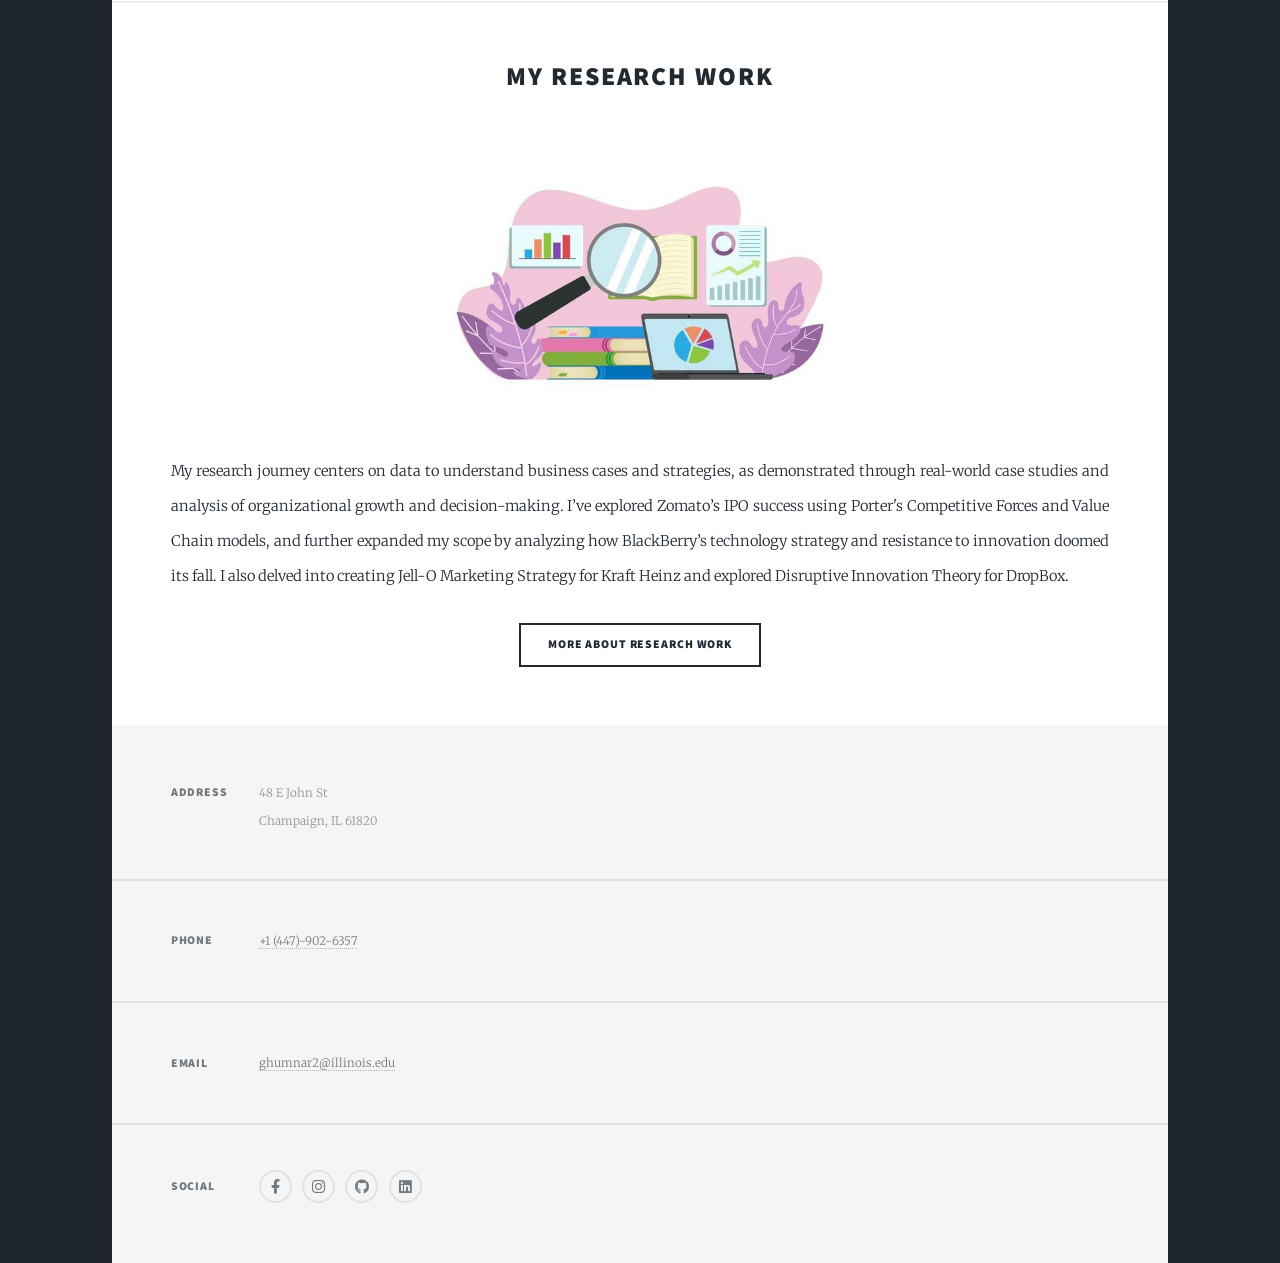
==== commit d75d592e: "modified new work" ====
--- a/index.html
+++ b/index.html
@@ -21,8 +21,8 @@
 					<div id="intro">
 						<h1>Saurabh Ghumnar<br />
 						</h1>
-						<p>Business Analyst & Project Manager | Bridging Strategy & Execution <br />
-							<a href="Resume.pdf" download> <button type="button" class="btn button secondary-button text-uppercase">Get cv</button></a>
+						<p>Project Manager | Analyst | Data Engineer<br />
+							<a href="Resume.pdf" download> <button type="button" class="btn button secondary-button text-uppercase">Get Resume</button></a>
 						</p>
 						<ul class="actions">
 							<li><a href="#header" class="button icon solid solo fa-arrow-down scrolly">Continue</a></li>
@@ -58,18 +58,17 @@
 						<!-- Featured Post -->
 							<article class="post featured">
 								<header class="major">
-									<span class="date">Introduction</span>
+									
 									<h2>About Me<br />
 									</a></h2>
-									<p>Hi There! I'm Saurabh Ghumnar<br />
-									My journey is centered around a profound passion for deciphering data intricacies and transforming them into actionable insights.
-									In the dynamic landscape of data analysis, I've honed my skills across various tools and technologies,
-									including Power BI, Advanced Excel, Google Sheets, SQL, Big Data, and Python. <br />
-									My expertise extends to diverse functional areas, encompassing data analysis, data visualization, project management, and product development.<br />
-									Beyond the data realm, I am a perpetual learner and explorer, always seeking new experiences and adding unique facets to my personality. 
-									I believe in the power of continuous improvement and adaptation in the ever-evolving world of data.<br />
-									Feel free to explore my academic journey, skills, and professional experiences on this website. <br />
-									Let's connect and unravel the limitless possibilities in the world of data together!</p>
+									<p>Welcome to the Portfolio of Saurabh Ghumnar<br />
+										
+										Where Analytics Ignites Impact, Leadership Accelerates Growth, and Technology Fuels Transformation
+										Every project, data story, and solution on this page is a testament to my passion for solving business challenges with precision and creativity. My journey traces a path from hands-on engineering to orchestrating cross-functional teams and delivering results that matter—from boosting client retention with targeted analytics to driving major efficiency breakthroughs as a project manager.
+										
+										With a Master’s in Technology Management from UIUC and diverse experience spanning tech consulting, data engineering, business analytics, and agile leadership, I thrive at the intersection of strategy and execution. My work is grounded in technical depth—Python, SQL, Tableau, AWS, Power BI—and powered by a drive to create tangible, measurable value.
+										
+										If you’re here, you’re searching for someone who can bridge business objectives with data-driven insights, navigate complexity, and deliver with purpose. Take a look at my projects, achievements, and case studies to discover how I translate numbers and ideas into meaningful outcomes. Let’s connect to explore new opportunities to drive progress—one project, one insight, one innovation at a time.</p>
 								</header>
 								<a class="image main"><img src="images/img1.jpeg" alt="" /></a>
 						
@@ -109,8 +108,8 @@
 						   </p>
 						   <ul>
 							 <li>
-								Relevant Coursework: Data Storytelling, Business Intelligence, Data Science & Analytics, Big Data Infrastructures, Project Management, New Product Development</li>
-								<li>Learning essential concepts in Finance, Accounting, Operations, Marketing along with Technical accumen of Data Analytics, Big Data and Innovation. Also delved in Business Management using coureswork in Leadership, Communication, Technology Strategy.</li>
+								Relevant Coursework: Data Science & Analytics, Big Data Infrastructures, Project Management, New Product Development, Data Storytelling, Business Intelligence</li>
+								<li>Learning essential concepts in Technology and Business Management honing my ability to transform business needs into technical solutions.</li>
 						   </ul>
 						 </div>
 					   </div>
@@ -133,10 +132,10 @@
 						   <h4 style="margin-top: 0; font-weight: normal;">
 							 Bachelor of Computer Engineering
 						   </h4>
-						   <p style="margin-bottom: 0.5rem;">September 2017 - April 2021</p>
+						   <p style="margin-bottom: 0.5rem;">August 2017 - April 2021</p>
 						   <p>
-							<li>Relevant Coursework: Data Analytics, Object-Oriented Programming, Operating Systems, Database Management Systems.</li>
-							<li>Graduated with a strong foundation in data-driven problem solving and software development.</li>
+							<li>Relevant Coursework: Software Engineering and Project Management, Data Analytics, Object-Oriented Programming, Operating Systems, Database Management Systems.</li>
+							<li>Gained Software Engineering skills essential for tech-product development. Comprehensive coursework in computer knowledge including OOPs, Database Management, Computer Networks, and Machine Learning</li>
 						   </p>
 						 </div>
 					   </div>
@@ -145,54 +144,46 @@
 				   <!-- End Education Section -->
 							<section >
 								<article class="post featured">
-									<header>
+									<header class="major">
 								
 										<h2><a href="#">My Work Experience<br />
 										</a></h2>
 									</header>
 									<a href="Work Experience.html" class="image fit"><img src="images/workexp.png" alt="" /></a>
-									<p>With a rich background in product development and business analytics, I've driven substantial growth as a Senior Analyst at Persistent Systems, 
-										implementing new product features and business anaysis for global clients growth. As a Business Intelligence Consultant at Illinois Business Comsulting, my work focused on consulting local business clients in optimizing processes, generating revenue and reducing costs. 
-										Proficient in data visualization, I've excelled in Kaggle competitions and led impactful analysis projects. 
+									<p>With a rich background in product development and data analytics, I've driven substantial growth as a Senior Analyst at Persistent Systems, 
+										implementing new product features and conducting anaysis for global clients growth. My consultant role for QSTN used my strategy development skills to develop a Go-to-Market strategy for the Web3 startup boosting customer acquistion and overall business growth. 
 										These experiences highlight my dedication to leveraging data for strategic decision-making in diverse business scenarios.</p>
 									<ul class="actions special">
-										<li><a href="Work Experience.html" class="button">More Experiences</a></li>
+										<li><a href="Work Experience.html" class="button">More about Work Experience</a></li>
 									</ul>
 								</article>
 							</section>
 							<section >
 								<article class="post featured">
-									<header>
+									<header class="major">
 						
 										<h2><a href="Projects.html">My Projects<br />
 										</a></h2>
 									</header>
 									<a href="#" class="image fit"><img src="images/proj.png" alt="" /></a>
-									<p>Equipped with a robust skill set in data science and analytics, my project portfolio reflects a deep dive into diverse areas. 
-										From excelling in Kaggle competitions, such as achieving a competitive rank of 37 out of 750 in the 'Store sales - time series forecasting,' to leading impactful analysis projects, 
-										I've demonstrated adaptability and problem-solving skills in competitive data science environments. 
-										My proficiency extends to Power BI, Tableau, Python, SQL and AWS showcasing a commitment to leveraging advanced analytics for innovative solutions.</p>
+									<p>Welcome to a showcase of projects where technology, ingenuity, and precise execution come together to create real business value. Here you'll find examples of how I’ve designed analytics dashboards, engineered cloud-based solutions, implemented advanced data strategies, and launched market-ready innovations. Each project highlights a unique challenge, my approach to solving it, and the measurable outcomes achieved. Dive in to discover how I transform ideas and data into powerful solutions that drive progress and inspire growth. 
+										My proficiency extends to Power BI, Tableau, Python, SQL, AWS, Snowflake and Sigma, showcasing a commitment to leveraging advanced analytics for innovative solutions.</p>
 									<ul class="actions special">
-										<li><a href="Projects.html" class="button">More Details</a></li>
+										<li><a href="Projects.html" class="button">More About Projects</a></li>
 									</ul>
 								</article>
 							</section>
 							<section >
 								<article class="post featured">
-									<header>
+									<header class="major">
 								
 										<h2><a href="Research.html">My Research Work<br />
 										</a></h2>
 									</header>
 									<a href="#" class="image fit"><img src="images/research.jpeg" alt="" /></a>
-									<p>In my research endeavors, I've explored cutting-edge applications of machine learning in digital marketing, 
-										delving into real-life case studies to showcase the transformative impact of machine learning on organizational growth and 
-										decision-making precision. Additionally, I conducted a comprehensive analysis of Zomato's IPO success, 
-										employing Porter's Competitive Forces and Value Chain model to provide detailed insights and individual perspectives. 
-										Further, my commitment to diversity and inclusion is evident in my work, where I designed a Technical and Entrepreneurial curriculum 
-										for women in marginalized communities, aiming to promote #WomeninTech and reduce discrimination.</p>
+									<p>My research journey centers on data to understand business cases and strategies, as demonstrated through real-world case studies and analysis of organizational growth and decision-making. I’ve explored Zomato’s IPO success using Porter's Competitive Forces and Value Chain models, and further expanded my scope by analyzing how BlackBerry’s technology strategy and resistance to innovation doomed its fall. I also delved into creating Jell-O Marketing Strategy for Kraft Heinz and explored Disruptive Innovation Theory for DropBox. </p>
 									<ul class="actions special">
-										<li><a href="Research.html" class="button">More Details</a></li>
+										<li><a href="Research.html" class="button">More About Research Work</a></li>
 									</ul>
 								</article>
 							</section>
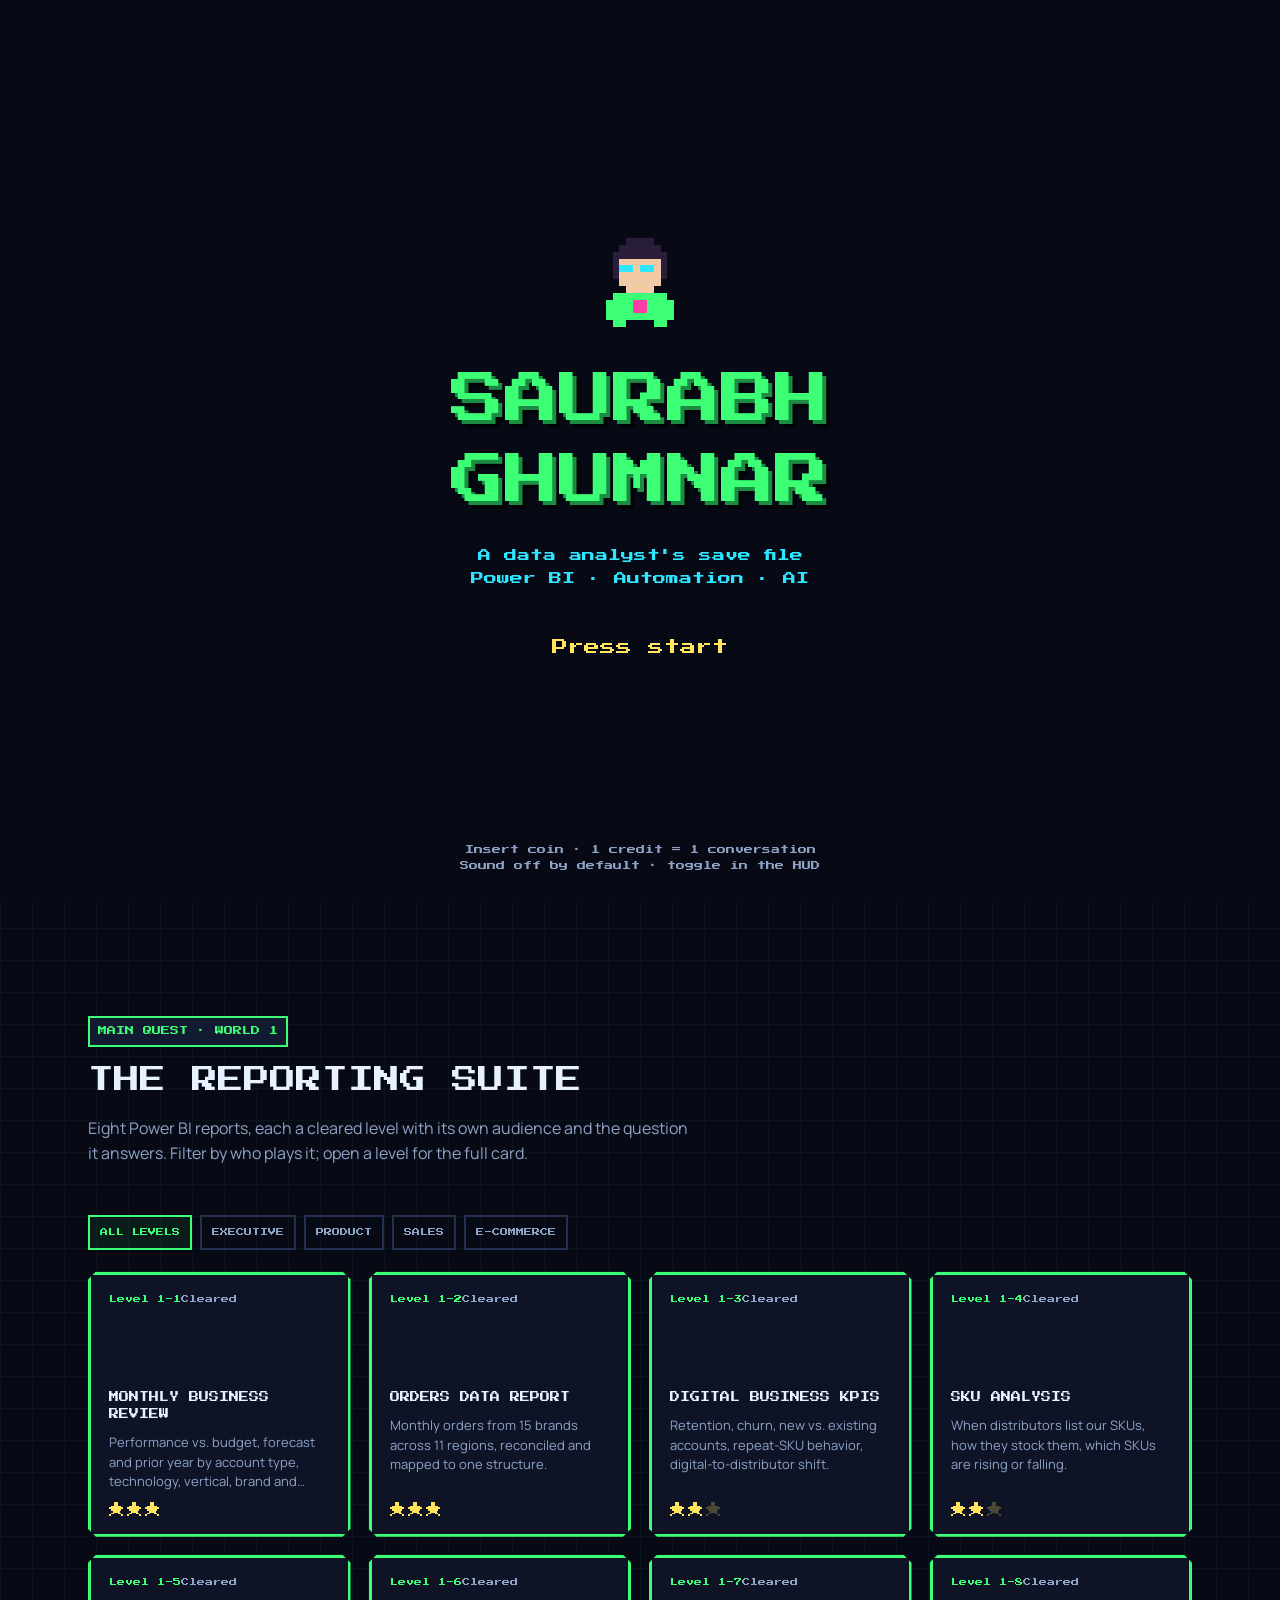
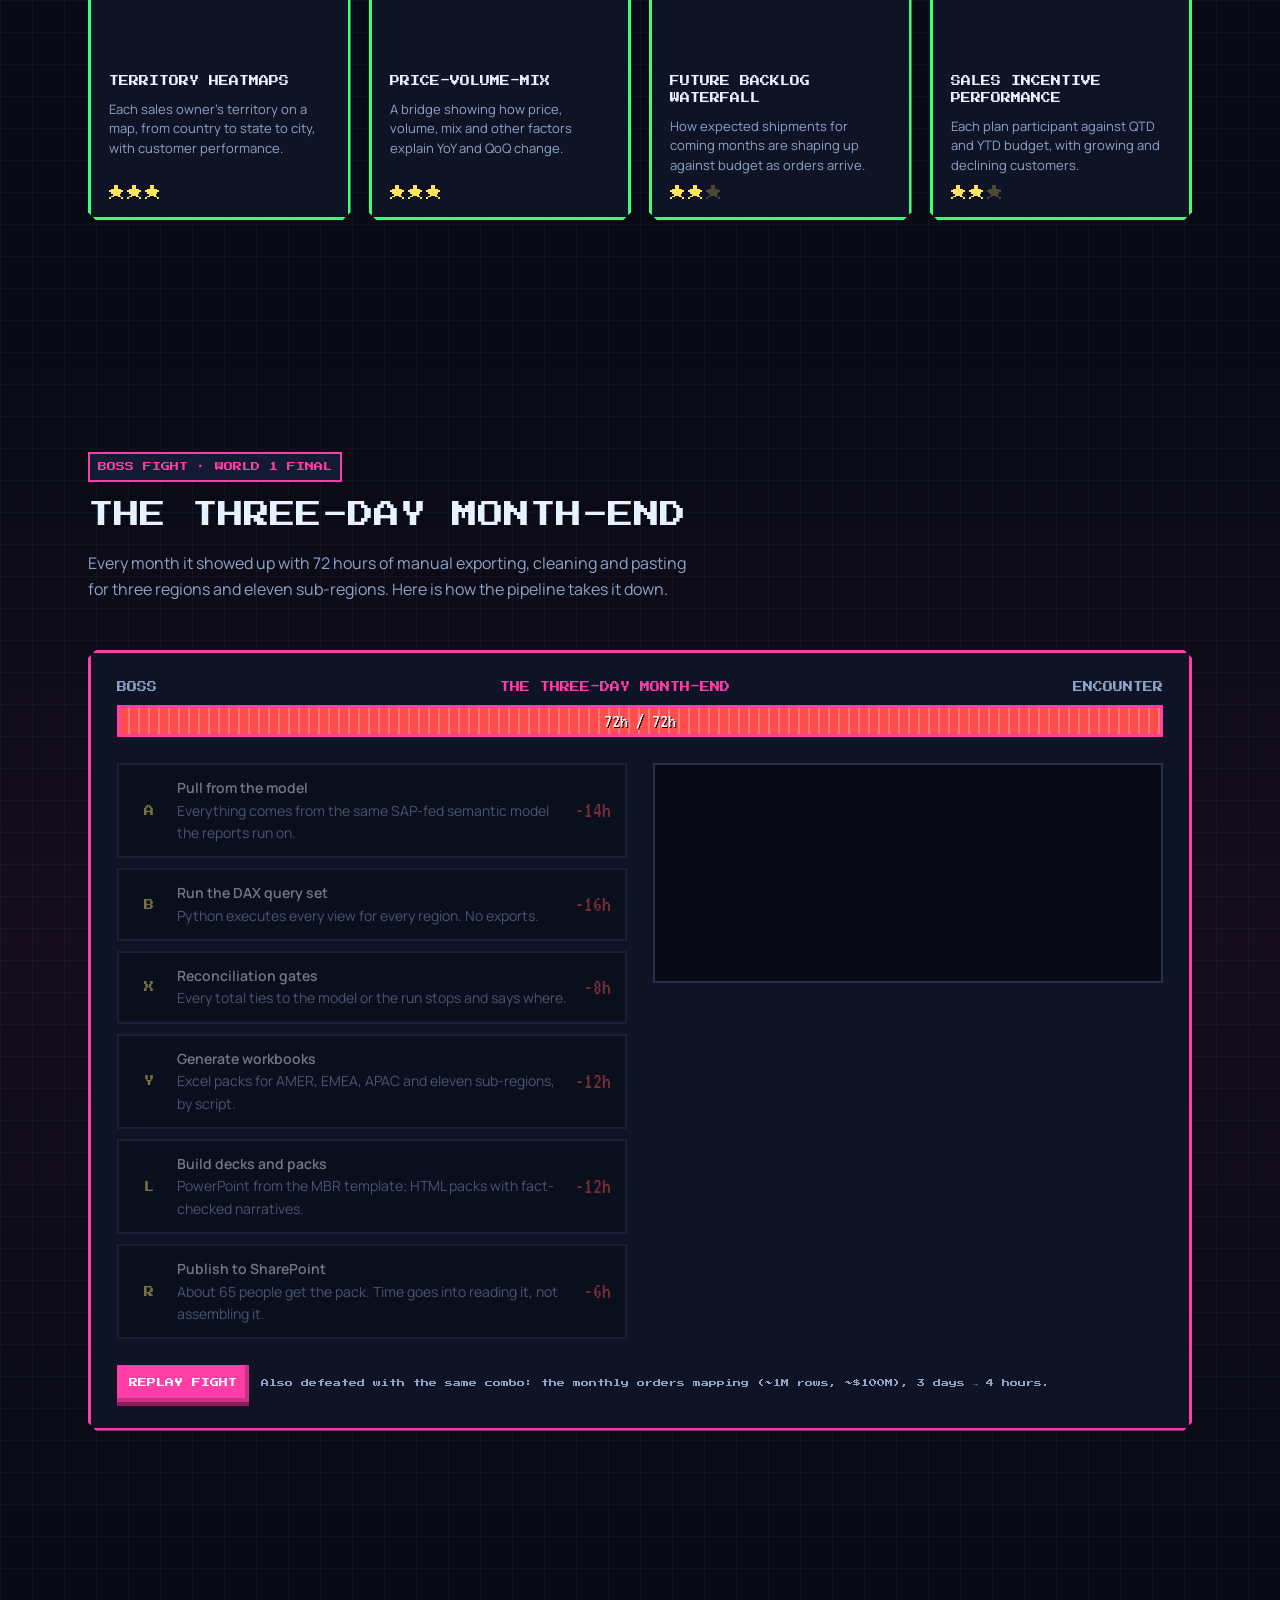
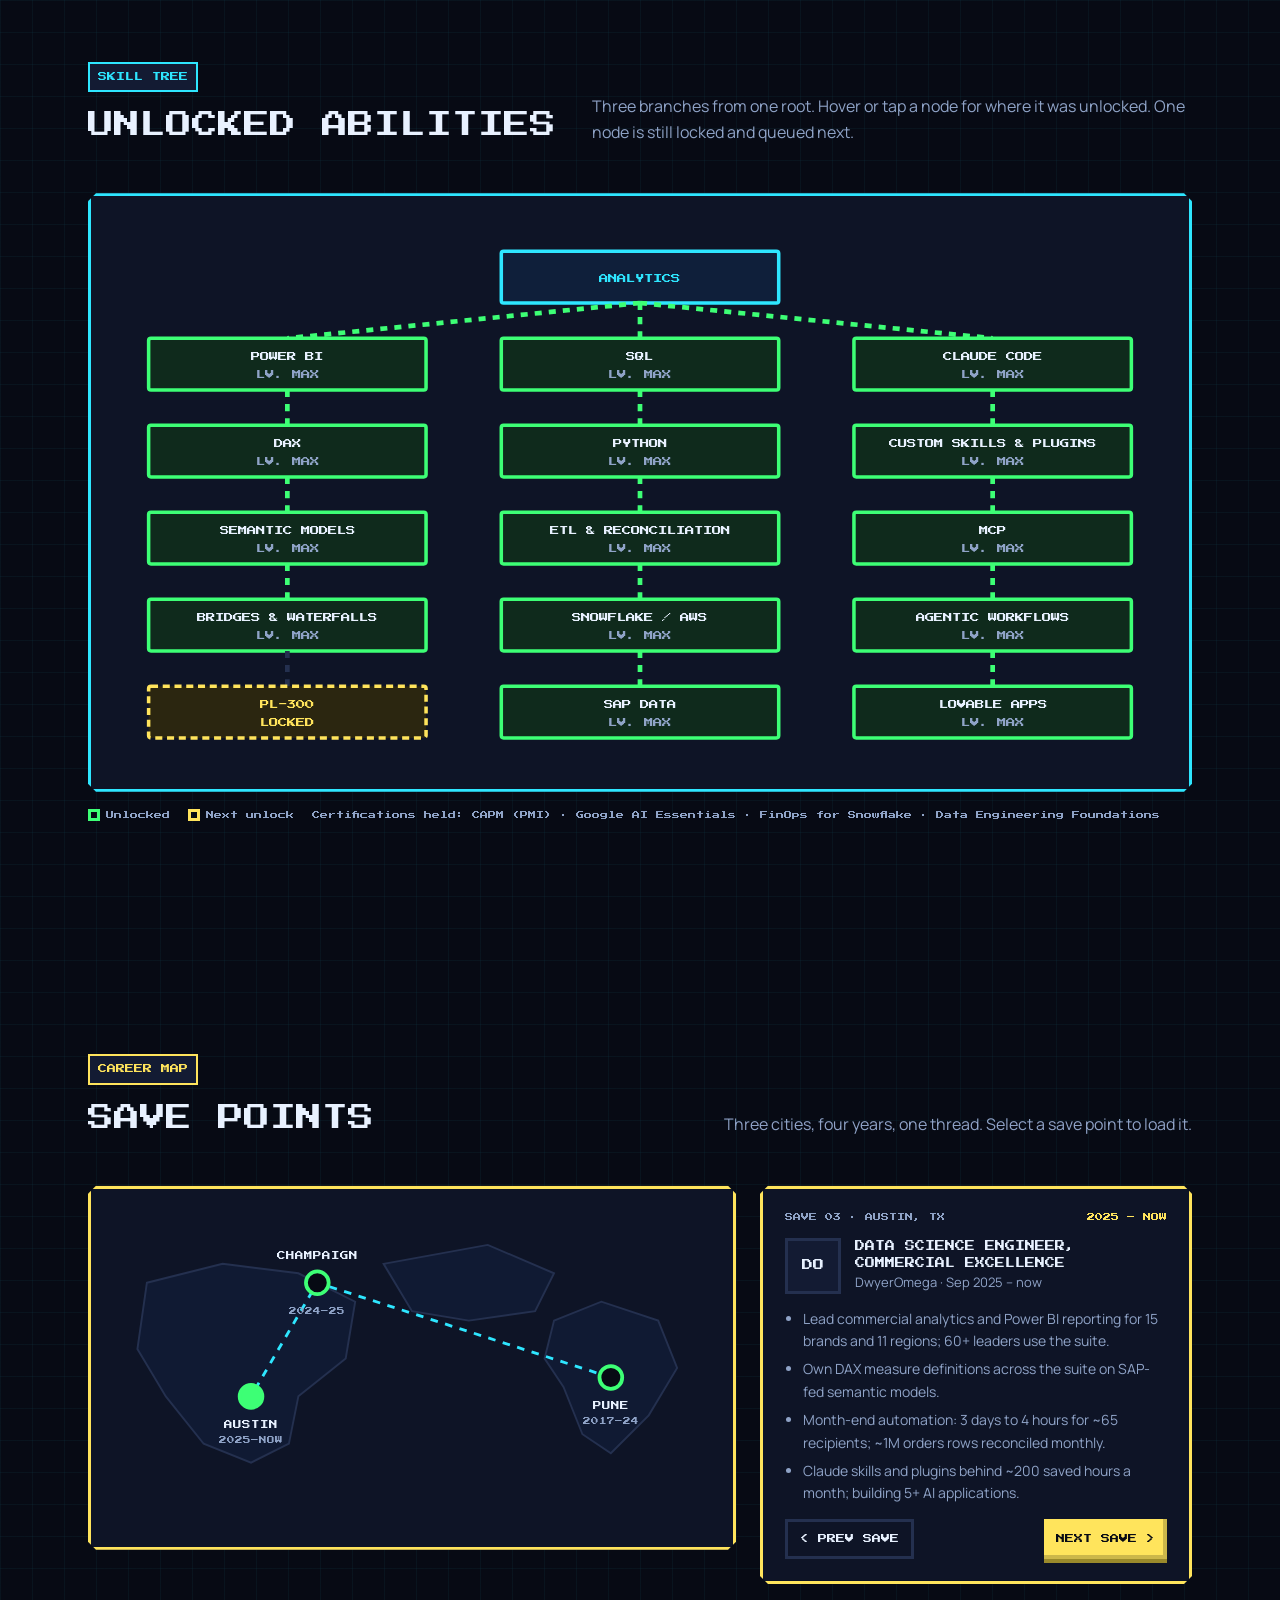
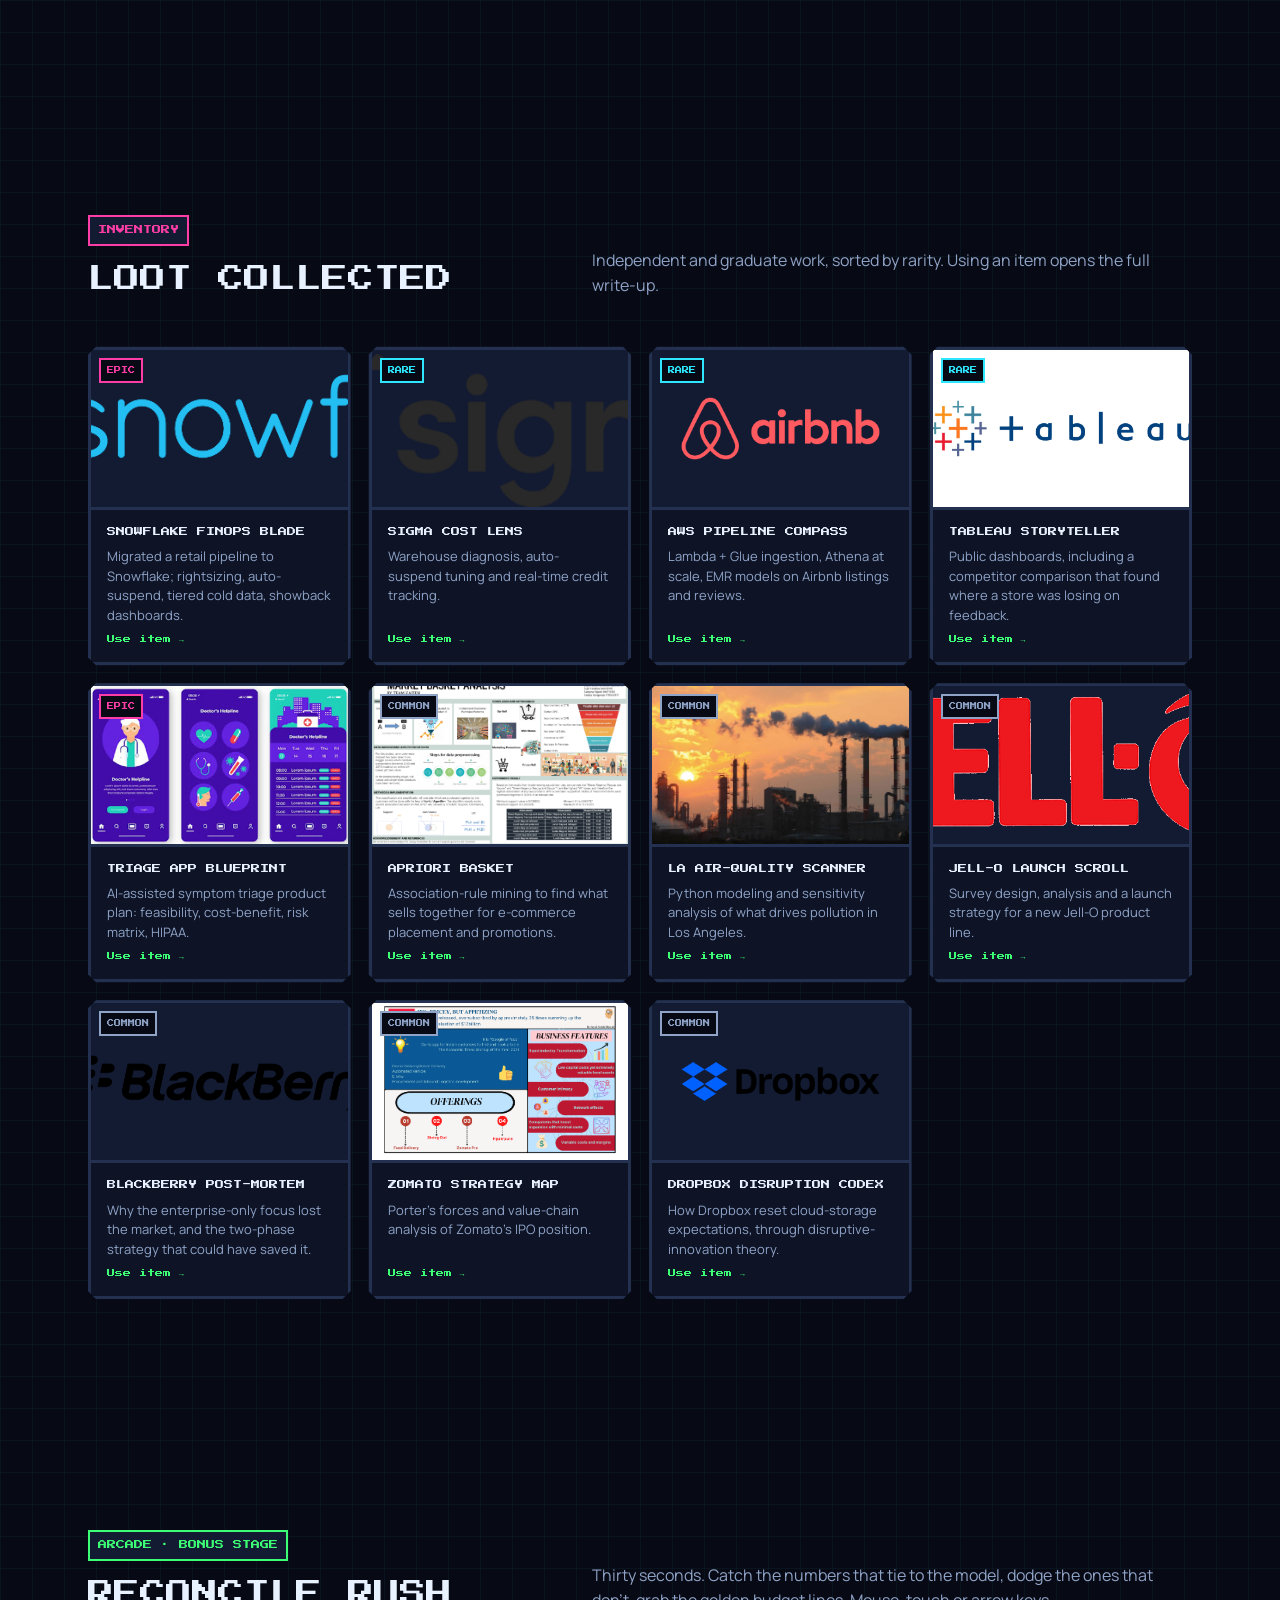
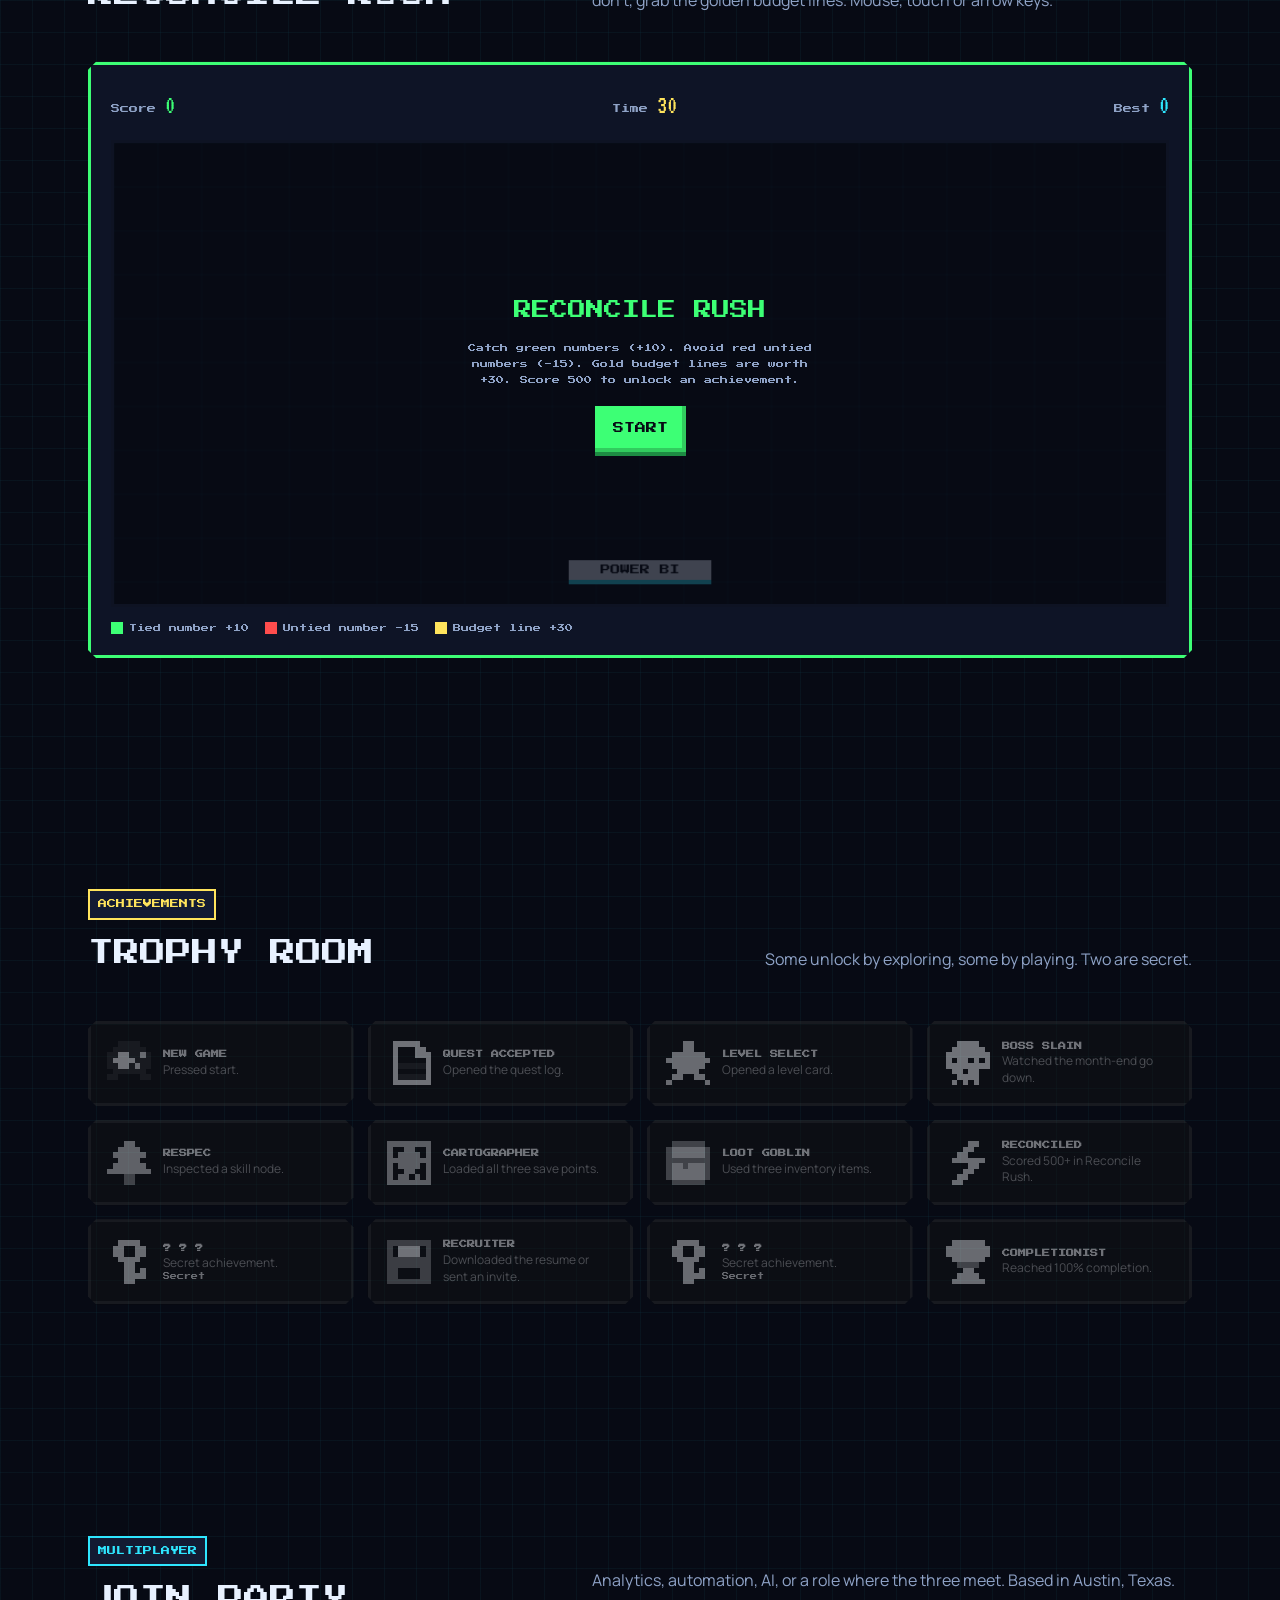
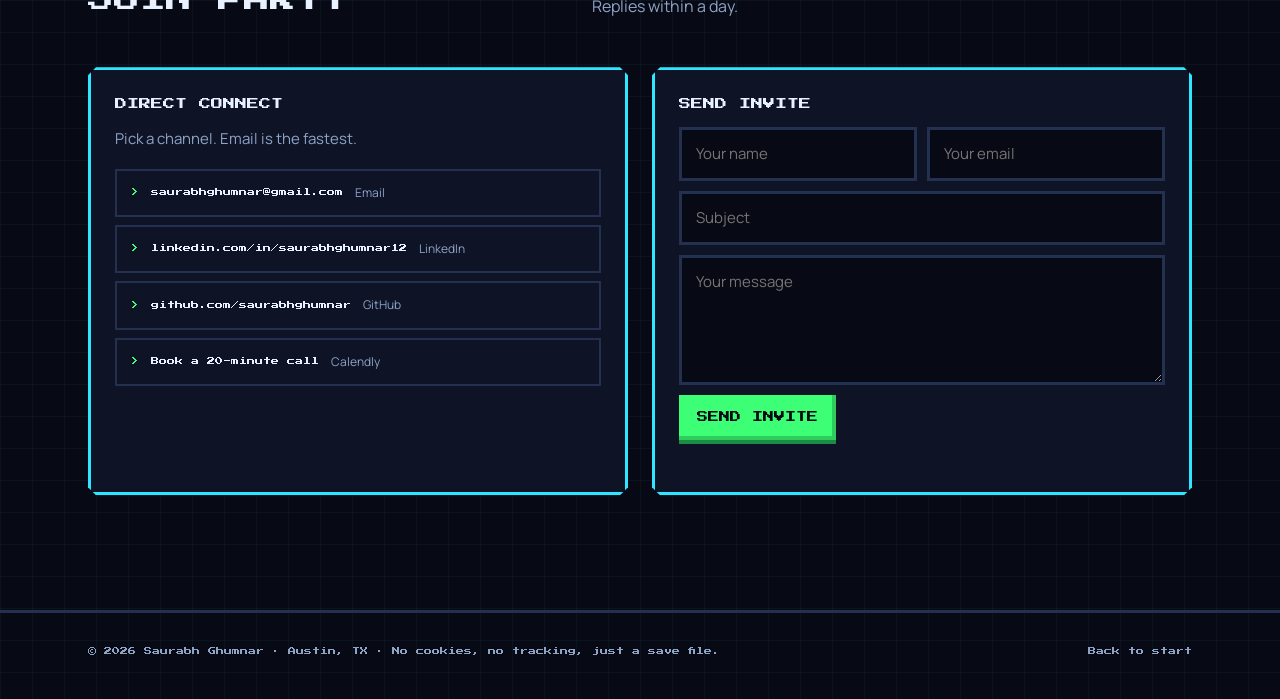
==== commit 21d2a07f: "Portfolio commit 1" ====
--- a/index.html
+++ b/index.html
@@ -1,233 +1,247 @@
-<!DOCTYPE HTML>
-<!--
-	Massively by HTML5 UP
-	html5up.net | @ajlkn
-	Free for personal and commercial use under the CCA 3.0 license (html5up.net/license)
--->
-<html>
-	<head>
-		<title>Saurabh's Portfolio</title>
-		<meta charset="utf-8" />
-		<meta name="viewport" content="width=device-width, initial-scale=1, user-scalable=no" />
-		<link rel="stylesheet" href="assets/css/main.css" />
-		<noscript><link rel="stylesheet" href="assets/css/noscript.css" /></noscript>
-	</head>
-	<body class="is-preload">
-
-		<!-- Wrapper -->
-			<div id="wrapper" class="fade-in">
-
-				<!-- Intro -->
-					<div id="intro">
-						<h1>Saurabh Ghumnar<br />
-						</h1>
-						<p>Project Manager | Analyst | Data Engineer<br />
-							<a href="Resume.pdf" download> <button type="button" class="btn button secondary-button text-uppercase">Get Resume</button></a>
-						</p>
-						<ul class="actions">
-							<li><a href="#header" class="button icon solid solo fa-arrow-down scrolly">Continue</a></li>
-						</ul>
-					</div>
-
-				<!-- Header -->
-					<header id="header">
-						<a href="index.html" class="logo">Home</a>
-					</header>
-
-				<!-- Nav -->
-					<nav id="nav">
-						<ul class="links">
-							<li class="active"><a href="index.html">About Me</a></li>
-							<li><a href="Work Experience.html">My Work Experience</a></li>
-							<li><a href="Projects.html">My Projects</a></li>
-							<li><a href="Research.html">My Research Work</a></li>
-							<li><a href="contact.html">Contact Me</a></li>
-						</ul>
-						<ul class="icons">
-							
-							<li><a href="https://www.facebook.com/sau.ghumnar.1213/" class="icon brands fa-facebook-f"><span class="label">Facebook</span></a></li>
-							<li><a href="https://www.instagram.com/saurabh.g12/" class="icon brands fa-instagram"><span class="label">Instagram</span></a></li>
-							<li><a href="https://github.com/saurabhghumnar" class="icon brands fa-github"><span class="label">GitHub</span></a></li>
-							<li><a href="https://www.linkedin.com/in/saurabhghumnar12" class="icon brands fa-linkedin"><span class="label">Linkedin</span></a></li>
-						</ul>
-					</nav>
-
-				<!-- Main -->
-					<div id="main">
-
-						<!-- Featured Post -->
-							<article class="post featured">
-								<header class="major">
-									
-									<h2>About Me<br />
-									</a></h2>
-									<p>Welcome to the Portfolio of Saurabh Ghumnar<br />
-										
-										Where Analytics Ignites Impact, Leadership Accelerates Growth, and Technology Fuels Transformation
-										Every project, data story, and solution on this page is a testament to my passion for solving business challenges with precision and creativity. My journey traces a path from hands-on engineering to orchestrating cross-functional teams and delivering results that matter—from boosting client retention with targeted analytics to driving major efficiency breakthroughs as a project manager.
-										
-										With a Master’s in Technology Management from UIUC and diverse experience spanning tech consulting, data engineering, business analytics, and agile leadership, I thrive at the intersection of strategy and execution. My work is grounded in technical depth—Python, SQL, Tableau, AWS, Power BI—and powered by a drive to create tangible, measurable value.
-										
-										If you’re here, you’re searching for someone who can bridge business objectives with data-driven insights, navigate complexity, and deliver with purpose. Take a look at my projects, achievements, and case studies to discover how I translate numbers and ideas into meaningful outcomes. Let’s connect to explore new opportunities to drive progress—one project, one insight, one innovation at a time.</p>
-								</header>
-								<a class="image main"><img src="images/img1.jpeg" alt="" /></a>
-						
-								<ul class="actions special">
-									<li><a href="https://www.linkedin.com/in/saurabhghumnar12" class="button large">More About Me</a></li>
-								</ul>
-						
-								
-							</article>
-
-						<!-- Posts -->
-				   <section>
-					 <article class="post featured">
-					   <header class="major">
-						 <h2>Education</h2>
-					   </header>
-		   
-					   <!-- First Education Entry -->
-					   <div class="row gtr-uniform" style="margin-bottom: 2rem;">
-						 <!-- Left: Logo/Seal -->
-						 <div class="col-2 col-12-small">
-						   <span class="image fit">
-							 <!-- Replace with your own image/alt text -->
-							 <img src="images/uiuc.png" alt="UIUC Logo" />
-						   </span>
-						 </div>
-		   
-						 <!-- Right: University/Program Details -->
-						 <div class="col-10 col-12-small">
-						   <h3 style="margin-bottom: 0.2rem;">University of Illiois Urbana Champaign</h3>
-						   <h4 style="margin-top: 0; font-weight: normal;">
-							 Master of Science in Technology Management
-						   </h4>
-						   <p style="margin-bottom: 0.5rem;">August 2024 - August 2025</p>
-						   <p>
-							Specialization: Business Data Analytics
-						   </p>
-						   <ul>
-							 <li>
-								Relevant Coursework: Data Science & Analytics, Big Data Infrastructures, Project Management, New Product Development, Data Storytelling, Business Intelligence</li>
-								<li>Learning essential concepts in Technology and Business Management honing my ability to transform business needs into technical solutions.</li>
-						   </ul>
-						 </div>
-					   </div>
-		   
-					   <hr />
-		   
-					   <!-- Second Education Entry -->
-					   <div class="row gtr-uniform" style="margin-top: 2rem;">
-						 <!-- Left: Logo/Seal -->
-						 <div class="col-2 col-12-small">
-						   <span class="image fit">
-							 <!-- Replace with your own image/alt text -->
-							 <img src="images/sppu.png" alt="SPPU Logo" />
-						   </span>
-						 </div>
-		   
-						 <!-- Right: University/Program Details -->
-						 <div class="col-10 col-12-small">
-						   <h3 style="margin-bottom: 0.2rem;">Savitribai Phule Pune University</h3>
-						   <h4 style="margin-top: 0; font-weight: normal;">
-							 Bachelor of Computer Engineering
-						   </h4>
-						   <p style="margin-bottom: 0.5rem;">August 2017 - April 2021</p>
-						   <p>
-							<li>Relevant Coursework: Software Engineering and Project Management, Data Analytics, Object-Oriented Programming, Operating Systems, Database Management Systems.</li>
-							<li>Gained Software Engineering skills essential for tech-product development. Comprehensive coursework in computer knowledge including OOPs, Database Management, Computer Networks, and Machine Learning</li>
-						   </p>
-						 </div>
-					   </div>
-					 </article>
-				   </section>
-				   <!-- End Education Section -->
-							<section >
-								<article class="post featured">
-									<header class="major">
-								
-										<h2><a href="#">My Work Experience<br />
-										</a></h2>
-									</header>
-									<a href="Work Experience.html" class="image fit"><img src="images/workexp.png" alt="" /></a>
-									<p>With a rich background in product development and data analytics, I've driven substantial growth as a Senior Analyst at Persistent Systems, 
-										implementing new product features and conducting anaysis for global clients growth. My consultant role for QSTN used my strategy development skills to develop a Go-to-Market strategy for the Web3 startup boosting customer acquistion and overall business growth. 
-										These experiences highlight my dedication to leveraging data for strategic decision-making in diverse business scenarios.</p>
-									<ul class="actions special">
-										<li><a href="Work Experience.html" class="button">More about Work Experience</a></li>
-									</ul>
-								</article>
-							</section>
-							<section >
-								<article class="post featured">
-									<header class="major">
-						
-										<h2><a href="Projects.html">My Projects<br />
-										</a></h2>
-									</header>
-									<a href="#" class="image fit"><img src="images/proj.png" alt="" /></a>
-									<p>Welcome to a showcase of projects where technology, ingenuity, and precise execution come together to create real business value. Here you'll find examples of how I’ve designed analytics dashboards, engineered cloud-based solutions, implemented advanced data strategies, and launched market-ready innovations. Each project highlights a unique challenge, my approach to solving it, and the measurable outcomes achieved. Dive in to discover how I transform ideas and data into powerful solutions that drive progress and inspire growth. 
-										My proficiency extends to Power BI, Tableau, Python, SQL, AWS, Snowflake and Sigma, showcasing a commitment to leveraging advanced analytics for innovative solutions.</p>
-									<ul class="actions special">
-										<li><a href="Projects.html" class="button">More About Projects</a></li>
-									</ul>
-								</article>
-							</section>
-							<section >
-								<article class="post featured">
-									<header class="major">
-								
-										<h2><a href="Research.html">My Research Work<br />
-										</a></h2>
-									</header>
-									<a href="#" class="image fit"><img src="images/research.jpeg" alt="" /></a>
-									<p>My research journey centers on data to understand business cases and strategies, as demonstrated through real-world case studies and analysis of organizational growth and decision-making. I’ve explored Zomato’s IPO success using Porter's Competitive Forces and Value Chain models, and further expanded my scope by analyzing how BlackBerry’s technology strategy and resistance to innovation doomed its fall. I also delved into creating Jell-O Marketing Strategy for Kraft Heinz and explored Disruptive Innovation Theory for DropBox. </p>
-									<ul class="actions special">
-										<li><a href="Research.html" class="button">More About Research Work</a></li>
-									</ul>
-								</article>
-							</section>
-
-
-
-					</div>
-
-				<!-- Footer -->
-				<footer id="footer">
-					<section class="split contact">
-						<section class="alt">
-							<h3>Address</h3>
-							<p>48 E John St<br />
-							Champaign, IL 61820</p>
-						</section>
-						<section>
-							<h3>Phone</h3>
-							<p><a href="#">+1 (447)-902-6357</a></p>
-						</section>
-						<section>
-							<h3>Email</h3>
-							<p><a href="#">ghumnar2@illinois.edu</a></p>
-						</section>
-						<section>
-							<h3>Social</h3>
-							<ul class="icons alt">
-								<li><a href="https://www.facebook.com/sau.ghumnar.1213/" class="icon brands fa-facebook-f"><span class="label">Facebook</span></a></li>
-							<li><a href="https://www.instagram.com/saurabh.g12/" class="icon brands fa-instagram"><span class="label">Instagram</span></a></li>
-							<li><a href="https://github.com/saurabhghumnar" class="icon brands fa-github"><span class="label">GitHub</span></a></li>
-							<li><a href="https://www.linkedin.com/in/saurabhghumnar12" class="icon brands fa-linkedin"><span class="label">Linkedin</span></a></li>
-							</ul>
-						</section>
-					</section>
-				</footer>
-
-		<!-- Scripts -->
-			<script src="assets/js/jquery.min.js"></script>
-			<script src="assets/js/jquery.scrollex.min.js"></script>
-			<script src="assets/js/jquery.scrolly.min.js"></script>
-			<script src="assets/js/browser.min.js"></script>
-			<script src="assets/js/breakpoints.min.js"></script>
-			<script src="assets/js/util.js"></script>
-			<script src="assets/js/main.js"></script>
-
-	</body>
-</html>
+<!DOCTYPE html>
+<html lang="en">
+<head>
+<meta charset="utf-8">
+<meta name="viewport" content="width=device-width, initial-scale=1">
+<title>Saurabh Ghumnar — Save File</title>
+<meta name="description" content="Load the save file of Saurabh Ghumnar, Data Analyst and Power BI Developer in Austin, TX: quests, a boss fight with the three-day month-end, a skill tree, loot and achievements.">
+<meta name="theme-color" content="#070A14">
+<link rel="preload" href="assets/fonts/press-start-2p-latin-400-normal.woff2" as="font" type="font/woff2" crossorigin>
+<link rel="stylesheet" href="assets/css/game.css">
+<link rel="icon" href="data:image/svg+xml,%3Csvg xmlns='http://www.w3.org/2000/svg' viewBox='0 0 8 8' shape-rendering='crispEdges'%3E%3Crect width='8' height='8' fill='%23070A14'/%3E%3Crect x='1' y='5' width='1' height='2' fill='%233DFF75'/%3E%3Crect x='3' y='3' width='1' height='4' fill='%23FFE45C'/%3E%3Crect x='5' y='1' width='1' height='6' fill='%23FF3DA6'/%3E%3C/svg%3E">
+</head>
+<body>
+
+<!-- title screen -->
+<div class="title" id="title" role="dialog" aria-label="Press start">
+  <div>
+    <svg class="sprite" id="titleSprite" viewBox="0 0 12 14" shape-rendering="crispEdges" aria-hidden="true"></svg>
+    <div class="logo">Saurabh<br>Ghumnar</div>
+    <div class="sub">A data analyst's save file<br>Power BI · Automation · AI</div>
+    <button class="start" id="startBtn">Press start</button>
+  </div>
+  <div class="coin">Insert coin · 1 credit = 1 conversation<br>Sound off by default · toggle in the HUD</div>
+</div>
+<div class="crt" aria-hidden="true"></div>
+<div class="toasts" id="toasts" aria-live="polite"></div>
+
+<!-- HUD -->
+<header class="hud">
+  <div class="wrap">
+    <a class="who" href="#char"><svg class="av" viewBox="0 0 12 14" shape-rendering="crispEdges" aria-hidden="true" id="hudSprite"></svg><span>SAURABH<small>LVL 4 ANALYST</small></span></a>
+    <div class="xp"><span>Completion</span><div class="bar"><i id="xpBar"></i></div><b id="xpPct">0%</b></div>
+    <div class="tr" title="Achievements"><svg viewBox="0 0 8 8" width="18" height="18" shape-rendering="crispEdges" aria-hidden="true"><rect x="1" y="0" width="6" height="1" fill="#FFE45C"/><rect x="1" y="1" width="6" height="3" fill="#FFE45C"/><rect x="0" y="1" width="1" height="2" fill="#FFE45C"/><rect x="7" y="1" width="1" height="2" fill="#FFE45C"/><rect x="2" y="4" width="4" height="1" fill="#9a8a2b"/><rect x="3" y="5" width="2" height="1" fill="#FFE45C"/><rect x="2" y="6" width="4" height="2" fill="#FFE45C"/></svg><span class="num" id="trCount">0</span><span>/12</span></div>
+    <nav>
+      <a href="#quests">Quests</a><a href="#boss">Boss</a><a href="#skills">Skills</a><a href="#map">Map</a><a href="#inventory">Loot</a><a href="#arcade">Arcade</a><a href="#trophies">Trophies</a><a href="#party">Party</a>
+    </nav>
+    <div class="ctl">
+      <button id="sndBtn" aria-pressed="false" aria-label="Toggle sound" title="Sound">SND</button>
+      <button id="crtBtn" aria-pressed="true" aria-label="Toggle CRT scanlines" title="CRT">CRT</button>
+      <button class="menu-btn" id="menuBtn" aria-expanded="false" aria-controls="gmenu" aria-label="Menu">MENU</button>
+    </div>
+  </div>
+</header>
+<div class="gmenu" id="gmenu">
+  <a href="#char">Character</a><a href="#quests">Quests</a><a href="#boss">Boss fight</a><a href="#skills">Skill tree</a><a href="#map">Career map</a><a href="#inventory">Inventory</a><a href="#arcade">Arcade</a><a href="#trophies">Trophies</a><a href="#party">Join party</a><a href="Saurabh_Ghumnar_Resume.pdf" download data-resume>Download resume</a>
+</div>
+
+<!-- ================= CHARACTER ================= -->
+<section class="char" id="char" data-xp="char">
+  <div class="wrap">
+    <div>
+      <div class="p1"><i></i>Player 1 · Save slot 04 · Austin, TX</div>
+      <h1>Saurabh Ghumnar</h1>
+      <div class="class">Class: Data Analyst / Power BI Developer<br><span>Guild:</span> DwyerOmega, Commercial Excellence<br><span>Since:</span> Sep 2025 · <span>Total playtime:</span> 4+ years</div>
+      <p class="bio">Builds the eight Power BI reports 60+ leaders open every month, the automation that produces the month-end pack in 4 hours instead of 3 days, and the AI applications that take repetitive work off commercial teams. Explore the save file to reach 100% completion.</p>
+      <div class="cta">
+        <a class="pbtn g" href="#quests">Start quest</a>
+        <a class="pbtn ghost" href="Saurabh_Ghumnar_Resume.pdf" download data-resume>Resume (PDF)</a>
+        <a class="pbtn ghost" href="https://www.linkedin.com/in/saurabhghumnar12" target="_blank" rel="noopener">LinkedIn</a>
+      </div>
+    </div>
+    <div class="panel c sheet" id="sheet">
+      <div class="head"><span>Character stats</span><b>Lvl 4</b></div>
+      <div class="stat" style="--sc:var(--g)"><span>Power BI</span><div class="bar"><i data-w="96"></i></div><span class="v">96</span></div>
+      <div class="stat" style="--sc:var(--g)"><span>DAX</span><div class="bar"><i data-w="92"></i></div><span class="v">92</span></div>
+      <div class="stat" style="--sc:var(--c)"><span>SQL</span><div class="bar"><i data-w="90"></i></div><span class="v">90</span></div>
+      <div class="stat" style="--sc:var(--c)"><span>Python</span><div class="bar"><i data-w="88"></i></div><span class="v">88</span></div>
+      <div class="stat" style="--sc:var(--y)"><span>Automation</span><div class="bar"><i data-w="91"></i></div><span class="v">91</span></div>
+      <div class="stat" style="--sc:var(--m)"><span>AI apps</span><div class="bar"><i data-w="84"></i></div><span class="v">84</span></div>
+      <div class="abil">
+        <div><b>Passive</b><span>Single source of truth: every number ties to the semantic model.</span></div>
+        <div><b>Active</b><span>Month-end automation: 3 days of manual work collapses into 4 hours.</span></div>
+        <div><b>Ultimate</b><span>Claude skills and plugins: ~200 hours a month back to a five-analyst team.</span></div>
+      </div>
+    </div>
+  </div>
+</section>
+
+<!-- ================= QUESTS ================= -->
+<section class="screen" id="quests" data-xp="quests">
+  <div class="wrap">
+    <div class="screen-head">
+      <div><span class="tag g">Main quest · World 1</span><h2>The reporting suite</h2></div>
+      <p>Eight Power BI reports, each a cleared level with its own audience and the question it answers. Filter by who plays it; open a level for the full card.</p>
+    </div>
+    <div class="filters" role="group" aria-label="Filter levels">
+      <button class="chip" aria-pressed="true" data-f="all">All levels</button>
+      <button class="chip" aria-pressed="false" data-f="exec">Executive</button>
+      <button class="chip" aria-pressed="false" data-f="product">Product</button>
+      <button class="chip" aria-pressed="false" data-f="sales">Sales</button>
+      <button class="chip" aria-pressed="false" data-f="ecom">E-commerce</button>
+    </div>
+    <div class="levels" id="levels"></div>
+  </div>
+</section>
+
+<div class="modal" id="modal"><div class="panel g card" role="dialog" aria-modal="true" aria-labelledby="cTitle">
+  <button class="pbtn ghost sm cx" id="cClose">Close</button>
+  <div class="hd"><b id="cLvl"></b><span id="cStars"></span></div>
+  <h3 id="cTitle"></h3><p class="desc" id="cDesc"></p>
+  <dl><dt>Objective</dt><dd id="cQ"></dd><dt>Players</dt><dd id="cWho"></dd><dt>Loadout</dt><dd id="cHow"></dd></dl>
+  <div class="foot"><button class="pbtn ghost sm" id="cPrev">Prev level</button><button class="pbtn g sm" id="cNext">Next level</button></div>
+</div></div>
+
+<!-- ================= BOSS ================= -->
+<section class="screen boss" id="boss" data-xp="boss">
+  <div class="wrap">
+    <div class="screen-head">
+      <div><span class="tag m">Boss fight · World 1 final</span><h2>The Three-Day Month-End</h2></div>
+      <p>Every month it showed up with 72 hours of manual exporting, cleaning and pasting for three regions and eleven sub-regions. Here is how the pipeline takes it down.</p>
+    </div>
+    <div class="panel m arena" id="arena">
+      <div class="hpwrap">
+        <div class="bname"><span>Boss</span>The Three-Day Month-End <span id="bossState">Encounter</span></div>
+        <div class="hp" id="hp"><i></i><b id="hpTxt">72h / 72h</b></div>
+      </div>
+      <div class="moves" id="moves">
+        <div class="move"><span class="k">A</span><div><b>Pull from the model</b>Everything comes from the same SAP-fed semantic model the reports run on.</div><span class="dmg">-14h</span></div>
+        <div class="move"><span class="k">B</span><div><b>Run the DAX query set</b>Python executes every view for every region. No exports.</div><span class="dmg">-16h</span></div>
+        <div class="move"><span class="k">X</span><div><b>Reconciliation gates</b>Every total ties to the model or the run stops and says where.</div><span class="dmg">-8h</span></div>
+        <div class="move"><span class="k">Y</span><div><b>Generate workbooks</b>Excel packs for AMER, EMEA, APAC and eleven sub-regions, by script.</div><span class="dmg">-12h</span></div>
+        <div class="move"><span class="k">L</span><div><b>Build decks and packs</b>PowerPoint from the MBR template; HTML packs with fact-checked narratives.</div><span class="dmg">-12h</span></div>
+        <div class="move"><span class="k">R</span><div><b>Publish to SharePoint</b>About 65 people get the pack. Time goes into reading it, not assembling it.</div><span class="dmg">-6h</span></div>
+      </div>
+      <div class="log" id="log" aria-live="polite"></div>
+      <div class="foot"><button class="pbtn m sm" id="fightBtn">Replay fight</button><span>Also defeated with the same combo: the monthly orders mapping (~1M rows, ~$100M), 3 days → 4 hours.</span></div>
+    </div>
+  </div>
+</section>
+
+<!-- ================= SKILL TREE ================= -->
+<section class="screen" id="skills" data-xp="skills">
+  <div class="wrap">
+    <div class="screen-head">
+      <div><span class="tag c">Skill tree</span><h2>Unlocked abilities</h2></div>
+      <p>Three branches from one root. Hover or tap a node for where it was unlocked. One node is still locked and queued next.</p>
+    </div>
+    <div class="panel c tree" id="tree"></div>
+    <div class="treeinfo"><span><i></i>Unlocked</span><span><i class="n"></i>Next unlock</span><span>Certifications held: CAPM (PMI) · Google AI Essentials · FinOps for Snowflake · Data Engineering Foundations</span></div>
+  </div>
+</section>
+
+<!-- ================= MAP ================= -->
+<section class="screen" id="map" data-xp="map">
+  <div class="wrap">
+    <div class="screen-head">
+      <div><span class="tag y">Career map</span><h2>Save points</h2></div>
+      <p>Three cities, four years, one thread. Select a save point to load it.</p>
+    </div>
+    <div class="map">
+      <div class="panel y world">
+        <svg viewBox="0 0 640 340" id="world" aria-label="Career map: Pune, Champaign, Austin"></svg>
+      </div>
+      <div class="panel y save" id="save"></div>
+    </div>
+  </div>
+</section>
+
+<!-- ================= INVENTORY ================= -->
+<section class="screen" id="inventory" data-xp="inventory">
+  <div class="wrap">
+    <div class="screen-head">
+      <div><span class="tag m">Inventory</span><h2>Loot collected</h2></div>
+      <p>Independent and graduate work, sorted by rarity. Using an item opens the full write-up.</p>
+    </div>
+    <div class="inv" id="inv">
+      <a class="panel item epic" href="https://github.com/saurabhghumnar/projects/blob/main/FinOps%20using%20Sigma%20and%20Snowflake.pdf" target="_blank" rel="noopener" data-loot><div class="img"><img src="images/snow.png" alt="Snowflake FinOps" data-fb="SF"><span class="rar">Epic</span></div><div class="bd"><h3>Snowflake FinOps blade</h3><p>Migrated a retail pipeline to Snowflake; rightsizing, auto-suspend, tiered cold data, showback dashboards.</p><span class="use">Use item →</span></div></a>
+      <a class="panel item rare" href="https://github.com/saurabhghumnar/projects/blob/main/Why%20Snowflake.pdf" target="_blank" rel="noopener" data-loot><div class="img"><img src="images/sigma.png" alt="FinOps in Sigma" data-fb="FS"><span class="rar">Rare</span></div><div class="bd"><h3>Sigma cost lens</h3><p>Warehouse diagnosis, auto-suspend tuning and real-time credit tracking.</p><span class="use">Use item →</span></div></a>
+      <a class="panel item rare" href="https://github.com/saurabhghumnar/projects/blob/main/Airbnb%20Insights%20with%20AWS%20Data%20Pipeline.pdf" target="_blank" rel="noopener" data-loot><div class="img"><img src="images/airbnb.png" alt="Airbnb on AWS" data-fb="AB"><span class="rar">Rare</span></div><div class="bd"><h3>AWS pipeline compass</h3><p>Lambda + Glue ingestion, Athena at scale, EMR models on Airbnb listings and reviews.</p><span class="use">Use item →</span></div></a>
+      <a class="panel item rare" href="https://public.tableau.com/app/profile/saurabh.ghumnar/vizzes" target="_blank" rel="noopener" data-loot><div class="img"><img src="images/tableau.jpg" alt="Tableau Public" data-fb="TB"><span class="rar">Rare</span></div><div class="bd"><h3>Tableau storyteller</h3><p>Public dashboards, including a competitor comparison that found where a store was losing on feedback.</p><span class="use">Use item →</span></div></a>
+      <a class="panel item epic" href="https://github.com/saurabhghumnar/projects/blob/main/Diagnosis%20Healthcare%20App.pdf" target="_blank" rel="noopener" data-loot><div class="img"><img src="images/app.jpg" alt="Healthcare app" data-fb="HC"><span class="rar">Epic</span></div><div class="bd"><h3>Triage app blueprint</h3><p>AI-assisted symptom triage product plan: feasibility, cost-benefit, risk matrix, HIPAA.</p><span class="use">Use item →</span></div></a>
+      <a class="panel item com" href="https://github.com/saurabhghumnar/projects/blob/main/MARKET%20BASKET%20ANALYSIS.pdf" target="_blank" rel="noopener" data-loot><div class="img"><img src="images/MBA.png" alt="Market basket analysis" data-fb="MB"><span class="rar">Common</span></div><div class="bd"><h3>Apriori basket</h3><p>Association-rule mining to find what sells together for e-commerce placement and promotions.</p><span class="use">Use item →</span></div></a>
+      <a class="panel item com" href="https://github.com/saurabhghumnar/projects/blob/main/Air%20Pollution%20Project.pdf" target="_blank" rel="noopener" data-loot><div class="img"><img src="images/air.jpeg" alt="Air quality analysis" data-fb="AQ"><span class="rar">Common</span></div><div class="bd"><h3>LA air-quality scanner</h3><p>Python modeling and sensitivity analysis of what drives pollution in Los Angeles.</p><span class="use">Use item →</span></div></a>
+      <a class="panel item com" href="https://github.com/saurabhghumnar/projects/blob/main/MarkeTechs%20Marketing%20Plan%20for%20JellO.pdf" target="_blank" rel="noopener" data-loot><div class="img"><img src="images/jello.png" alt="Jell-O marketing plan" data-fb="JO"><span class="rar">Common</span></div><div class="bd"><h3>Jell-O launch scroll</h3><p>Survey design, analysis and a launch strategy for a new Jell-O product line.</p><span class="use">Use item →</span></div></a>
+      <a class="panel item com" href="https://github.com/saurabhghumnar/projects/blob/main/Blackberry%20Downfall%20Analysed.pdf" target="_blank" rel="noopener" data-loot><div class="img"><img src="images/blackberry.png" alt="BlackBerry case" data-fb="BB"><span class="rar">Common</span></div><div class="bd"><h3>BlackBerry post-mortem</h3><p>Why the enterprise-only focus lost the market, and the two-phase strategy that could have saved it.</p><span class="use">Use item →</span></div></a>
+      <a class="panel item com" href="https://github.com/saurabhghumnar/projects/blob/main/Zomato%20Competitive%20Strategy.pdf" target="_blank" rel="noopener" data-loot><div class="img"><img src="images/zomato.png" alt="Zomato case" data-fb="ZO"><span class="rar">Common</span></div><div class="bd"><h3>Zomato strategy map</h3><p>Porter's forces and value-chain analysis of Zomato's IPO position.</p><span class="use">Use item →</span></div></a>
+      <a class="panel item com" href="https://github.com/saurabhghumnar/projects/blob/main/Disruptive%20Innovation.pdf" target="_blank" rel="noopener" data-loot><div class="img"><img src="images/dropbox.png" alt="Dropbox case" data-fb="DB"><span class="rar">Common</span></div><div class="bd"><h3>Dropbox disruption codex</h3><p>How Dropbox reset cloud-storage expectations, through disruptive-innovation theory.</p><span class="use">Use item →</span></div></a>
+    </div>
+  </div>
+</section>
+
+<!-- ================= ARCADE ================= -->
+<section class="screen" id="arcade" data-xp="arcade">
+  <div class="wrap">
+    <div class="screen-head">
+      <div><span class="tag g">Arcade · bonus stage</span><h2>Reconcile Rush</h2></div>
+      <p>Thirty seconds. Catch the numbers that tie to the model, dodge the ones that don't, grab the golden budget lines. Mouse, touch or arrow keys.</p>
+    </div>
+    <div class="panel g game">
+      <div class="bar"><span>Score <b class="sc" id="gScore">0</b></span><span>Time <b class="tm" id="gTime">30</b></span><span>Best <b class="hi" id="gBest">0</b></span></div>
+      <div class="stage">
+        <canvas id="gc" width="960" height="420" aria-label="Reconcile Rush mini-game"></canvas>
+        <div class="ov" id="gOv"><div><h3 id="gTitle">Reconcile Rush</h3><p id="gMsg">Catch green numbers (+10). Avoid red untied numbers (-15). Gold budget lines are worth +30. Score 500 to unlock an achievement.</p><button class="pbtn g" id="gStart">Start</button></div></div>
+      </div>
+      <div class="legend"><span><i style="background:var(--g)"></i>Tied number +10</span><span><i style="background:var(--r)"></i>Untied number -15</span><span><i style="background:var(--y)"></i>Budget line +30</span></div>
+    </div>
+  </div>
+</section>
+
+<!-- ================= TROPHIES ================= -->
+<section class="screen" id="trophies" data-xp="trophies">
+  <div class="wrap">
+    <div class="screen-head">
+      <div><span class="tag y">Achievements</span><h2>Trophy room</h2></div>
+      <p>Some unlock by exploring, some by playing. Two are secret.</p>
+    </div>
+    <div class="trophies" id="trophyGrid"></div>
+  </div>
+</section>
+
+<!-- ================= PARTY ================= -->
+<section class="screen" id="party" data-xp="party">
+  <div class="wrap">
+    <div class="screen-head">
+      <div><span class="tag c">Multiplayer</span><h2>Join party</h2></div>
+      <p>Analytics, automation, AI, or a role where the three meet. Based in Austin, Texas. Replies within a day.</p>
+    </div>
+    <div class="party">
+      <div class="panel c">
+        <h3>Direct connect</h3>
+        <p>Pick a channel. Email is the fastest.</p>
+        <div class="links">
+          <a href="mailto:saurabhghumnar@gmail.com">saurabhghumnar@gmail.com<small>Email</small></a>
+          <a href="https://www.linkedin.com/in/saurabhghumnar12" target="_blank" rel="noopener">linkedin.com/in/saurabhghumnar12<small>LinkedIn</small></a>
+          <a href="https://github.com/saurabhghumnar" target="_blank" rel="noopener">github.com/saurabhghumnar<small>GitHub</small></a>
+          <a href="https://calendly.com/saurabh1213-sg" target="_blank" rel="noopener">Book a 20-minute call<small>Calendly</small></a>
+        </div>
+      </div>
+      <div class="panel c">
+        <h3>Send invite</h3>
+        <form class="form" id="contactForm" action="https://formspree.io/f/movjkbyk" method="POST">
+          <div class="row"><input type="text" name="name" placeholder="Your name" required aria-label="Your name"><input type="email" name="email" placeholder="Your email" required aria-label="Your email"></div>
+          <input type="text" name="subject" placeholder="Subject" required aria-label="Subject">
+          <textarea name="message" placeholder="Your message" required aria-label="Message"></textarea>
+          <div><button class="pbtn g" type="submit">Send invite</button></div>
+          <div class="status" id="formStatus" aria-live="polite"></div>
+        </form>
+      </div>
+    </div>
+  </div>
+</section>
+
+<footer><div class="wrap"><span>© <span id="yr"></span> Saurabh Ghumnar · Austin, TX · No cookies, no tracking, just a save file.</span><span><a href="#char">Back to start</a></span></div></footer>
+
+<script src="assets/js/game.js"></script>
+</body>
+</html>
--- a/assets/css/game.css
+++ b/assets/css/game.css
@@ -0,0 +1,320 @@
+/* ============================================================
+   Saurabh Ghumnar — portfolio v3 "Save file"
+   ============================================================ */
+@font-face{font-family:"Press Start 2P";font-weight:400;font-display:swap;src:url("../fonts/press-start-2p-latin-400-normal.woff2") format("woff2")}
+@font-face{font-family:"VT323";font-weight:400;font-display:swap;src:url("../fonts/vt323-latin-400-normal.woff2") format("woff2")}
+@font-face{font-family:"Manrope";font-weight:400;font-display:swap;src:url("../fonts/manrope-latin-400-normal.woff2") format("woff2")}
+@font-face{font-family:"Manrope";font-weight:600;font-display:swap;src:url("../fonts/manrope-latin-600-normal.woff2") format("woff2")}
+@font-face{font-family:"Manrope";font-weight:700;font-display:swap;src:url("../fonts/manrope-latin-700-normal.woff2") format("woff2")}
+
+:root{
+  --bg:#070A14; --panel:#0E1426; --panel-2:#131B33; --line:#24304F;
+  --ink:#E8F1FF; --mute:#8FA3C7;
+  --g:#3DFF75; --m:#FF3DA6; --c:#2EE6FF; --y:#FFE45C; --r:#FF4D4D; --xp:#8B6BFF;
+  --px:"Press Start 2P",monospace; --num:"VT323",monospace; --body:"Manrope","Helvetica Neue",Arial,sans-serif;
+  --max:1200px; --gut:clamp(16px,4vw,48px);
+}
+*{box-sizing:border-box}
+html{scroll-behavior:smooth}
+body{margin:0;background:var(--bg);color:var(--ink);font-family:var(--body);font-size:17px;line-height:1.6;-webkit-font-smoothing:antialiased;overflow-x:hidden;
+  background-image:linear-gradient(rgba(46,230,255,.045) 1px,transparent 1px),linear-gradient(90deg,rgba(46,230,255,.045) 1px,transparent 1px);background-size:32px 32px}
+body.lock{overflow:hidden}
+a{color:inherit}
+img,svg,canvas{display:block;max-width:100%}
+button{font:inherit;color:inherit;background:none;border:0;cursor:pointer;padding:0}
+:focus-visible{outline:3px solid var(--y);outline-offset:3px}
+.wrap{max-width:var(--max);margin:0 auto;padding:0 var(--gut)}
+.px-t{font-family:var(--px);letter-spacing:0;line-height:1.6}
+h1,h2,h3{margin:0;font-family:var(--px);font-weight:400;line-height:1.5}
+h2{font-size:clamp(16px,2.4vw,26px);text-transform:uppercase}
+h3{font-size:clamp(11px,1.2vw,14px);text-transform:uppercase;line-height:1.7}
+p{margin:0}
+.mute{color:var(--mute)}
+.num{font-family:var(--num);font-size:1.5em;line-height:1}
+.screen{padding:clamp(64px,9vw,120px) 0;position:relative}
+.screen-head{display:flex;flex-wrap:wrap;align-items:flex-end;justify-content:space-between;gap:16px 32px;margin-bottom:clamp(28px,4vw,48px)}
+.screen-head p{color:var(--mute);max-width:60ch;font-size:16px}
+.tag{display:inline-block;font-family:var(--px);font-size:9px;padding:6px 8px;background:var(--panel-2);border:2px solid var(--line);margin-bottom:14px;color:var(--mute);text-transform:uppercase}
+.tag.g{color:var(--g);border-color:var(--g)} .tag.m{color:var(--m);border-color:var(--m)} .tag.c{color:var(--c);border-color:var(--c)} .tag.y{color:var(--y);border-color:var(--y)}
+
+/* pixel panel: notched corners via clip-path + double border feel */
+.panel{position:relative;background:var(--panel);border:3px solid var(--line);box-shadow:0 0 0 3px var(--bg),0 0 0 5px var(--line);clip-path:polygon(8px 0,calc(100% - 8px) 0,100% 8px,100% calc(100% - 8px),calc(100% - 8px) 100%,8px 100%,0 calc(100% - 8px),0 8px)}
+.panel.g{border-color:var(--g);box-shadow:0 0 0 3px var(--bg),0 0 0 5px rgba(61,255,117,.35)}
+.panel.m{border-color:var(--m);box-shadow:0 0 0 3px var(--bg),0 0 0 5px rgba(255,61,166,.35)}
+.panel.c{border-color:var(--c);box-shadow:0 0 0 3px var(--bg),0 0 0 5px rgba(46,230,255,.35)}
+.panel.y{border-color:var(--y);box-shadow:0 0 0 3px var(--bg),0 0 0 5px rgba(255,228,92,.35)}
+
+/* pixel button */
+.pbtn{font-family:var(--px);font-size:11px;text-transform:uppercase;padding:14px 18px;background:var(--ink);color:var(--bg);border:0;box-shadow:inset -4px -4px 0 rgba(0,0,0,.25),0 4px 0 #6f7fa3;transition:transform .08s,box-shadow .08s;text-decoration:none;display:inline-flex;align-items:center;gap:10px;position:relative}
+.pbtn:active{transform:translateY(4px);box-shadow:inset -4px -4px 0 rgba(0,0,0,.25),0 0 0 #6f7fa3}
+.pbtn.g{background:var(--g);box-shadow:inset -4px -4px 0 rgba(0,0,0,.2),0 4px 0 #1d8c43}
+.pbtn.m{background:var(--m);color:#fff;box-shadow:inset -4px -4px 0 rgba(0,0,0,.2),0 4px 0 #8d1e5c}
+.pbtn.c{background:var(--c);box-shadow:inset -4px -4px 0 rgba(0,0,0,.2),0 4px 0 #157d8c}
+.pbtn.y{background:var(--y);box-shadow:inset -4px -4px 0 rgba(0,0,0,.2),0 4px 0 #9a8a2b}
+.pbtn.ghost{background:transparent;color:var(--ink);border:3px solid var(--line);box-shadow:none}
+.pbtn.ghost:active{transform:none}
+.pbtn.sm{font-size:9px;padding:10px 12px}
+.pbtn:disabled{opacity:.5;cursor:not-allowed}
+
+/* ============================================================
+   CRT + title screen + HUD + toasts
+   ============================================================ */
+.crt{position:fixed;inset:0;z-index:900;pointer-events:none;background:repeating-linear-gradient(0deg,rgba(0,0,0,.18) 0 1px,transparent 1px 3px);opacity:.55;mix-blend-mode:multiply}
+.crt::after{content:"";position:absolute;inset:0;background:radial-gradient(ellipse at center,transparent 60%,rgba(0,0,0,.45) 100%)}
+body.no-crt .crt{display:none}
+.title{position:fixed;inset:0;z-index:1000;background:var(--bg);display:grid;place-items:center;text-align:center;padding:24px}
+.title.off{display:none}
+.title .logo{font-family:var(--px);font-size:clamp(18px,4.6vw,54px);line-height:1.5;text-transform:uppercase;color:var(--g);text-shadow:4px 4px 0 #1d8c43,8px 8px 0 rgba(0,0,0,.6);animation:tilt 4s ease-in-out infinite}
+@keyframes tilt{0%,100%{transform:translateY(0)}50%{transform:translateY(-6px)}}
+.title .sub{font-family:var(--px);font-size:clamp(9px,1.4vw,13px);color:var(--c);margin-top:22px;line-height:1.8}
+.title .start{font-family:var(--px);font-size:clamp(11px,1.6vw,16px);color:var(--y);margin-top:44px;animation:blink 1.1s steps(2) infinite}
+@keyframes blink{to{opacity:0}}
+.title .coin{position:absolute;bottom:26px;left:0;right:0;font-family:var(--px);font-size:9px;color:var(--mute);line-height:1.8}
+.title .sprite{margin:0 auto 26px;width:96px;height:96px;image-rendering:pixelated}
+
+.hud{position:fixed;top:0;left:0;right:0;z-index:800;background:rgba(7,10,20,.92);border-bottom:3px solid var(--line);backdrop-filter:blur(8px)}
+.hud .wrap{display:flex;align-items:center;gap:18px;height:64px}
+.hud .who{display:flex;align-items:center;gap:12px;font-family:var(--px);font-size:9px;line-height:1.7;text-decoration:none}
+.hud .who small{display:block;color:var(--mute);font-size:8px}
+.hud .av{width:34px;height:34px;image-rendering:pixelated;flex:0 0 34px}
+.hud .xp{flex:1;display:flex;align-items:center;gap:12px;font-family:var(--px);font-size:8px;color:var(--mute);min-width:0}
+.hud .xp .bar{flex:1;height:14px;border:3px solid var(--line);background:var(--panel);position:relative;overflow:hidden}
+.hud .xp .bar i{display:block;height:100%;width:0;background:repeating-linear-gradient(90deg,var(--xp) 0 6px,#a48dff 6px 8px);transition:width .6s steps(12)}
+.hud .xp b{color:var(--ink);font-weight:400;white-space:nowrap}
+.hud .tr{display:flex;align-items:center;gap:8px;font-family:var(--px);font-size:9px;white-space:nowrap}
+.hud .tr .num{font-size:22px;color:var(--y)}
+.hud .ctl{display:flex;gap:6px}
+.hud .ctl button{width:36px;height:36px;border:2px solid var(--line);background:var(--panel);font-family:var(--px);font-size:8px;color:var(--mute);display:grid;place-items:center}
+.hud .ctl button[aria-pressed="true"]{color:var(--g);border-color:var(--g)}
+.hud nav{display:flex;gap:2px}
+.hud nav a{font-family:var(--px);font-size:8px;padding:10px 9px;color:var(--mute);text-decoration:none;text-transform:uppercase;white-space:nowrap}
+.hud nav a:hover,.hud nav a.active{color:var(--g)}
+.hud .menu-btn{display:none;width:36px;height:36px;border:2px solid var(--line);background:var(--panel);font-family:var(--px);font-size:8px}
+@media (max-width:1100px){.hud nav{display:none}.hud .menu-btn{display:grid;place-items:center}}
+@media (max-width:640px){.hud .who small,.hud .tr span,.hud .xp span{display:none}.hud .wrap{gap:10px}}
+.gmenu{position:fixed;inset:64px 0 0 0;z-index:790;background:var(--bg);display:none;padding:28px var(--gut)}
+.gmenu.open{display:block}
+.gmenu a{display:block;font-family:var(--px);font-size:clamp(12px,3.4vw,18px);padding:14px 0;border-bottom:2px solid var(--line);text-decoration:none;text-transform:uppercase}
+.gmenu a::before{content:"> ";color:var(--g)}
+.toasts{position:fixed;right:16px;bottom:16px;z-index:950;display:grid;gap:10px;width:min(360px,calc(100% - 32px));pointer-events:none}
+.toast{background:var(--panel);border:3px solid var(--y);padding:12px 14px;display:grid;grid-template-columns:36px 1fr;gap:12px;align-items:center;animation:toastIn .35s steps(6) both,toastOut .4s steps(6) 4.2s forwards;box-shadow:6px 6px 0 rgba(0,0,0,.5)}
+.toast .ic{width:36px;height:36px;image-rendering:pixelated}
+.toast b{font-family:var(--px);font-size:8px;color:var(--y);display:block;line-height:1.7;text-transform:uppercase}
+.toast span{font-family:var(--px);font-size:9px;line-height:1.7}
+.toast.xp{border-color:var(--xp)}.toast.xp b{color:var(--xp)}
+@keyframes toastIn{from{transform:translateX(120%)}to{transform:none}}
+@keyframes toastOut{to{transform:translateX(120%);opacity:0}}
+body.shake{animation:shake .3s steps(3)}
+@keyframes shake{0%{transform:translate(2px,0)}33%{transform:translate(-3px,2px)}66%{transform:translate(2px,-2px)}100%{transform:none}}
+body.god{animation:hue 3s linear infinite}
+@keyframes hue{to{filter:hue-rotate(360deg)}}
+
+/* ============================================================
+   Character sheet
+   ============================================================ */
+.char{padding-top:120px;min-height:100svh;display:flex;align-items:center}
+.char .wrap{display:grid;grid-template-columns:1.15fr .85fr;gap:clamp(24px,4vw,56px);align-items:center;width:100%}
+.char .p1{font-family:var(--px);font-size:10px;color:var(--c);line-height:1.8}
+.char .p1 i{display:inline-block;width:10px;height:10px;background:var(--g);margin-right:10px;animation:blink 1s steps(2) infinite}
+.char h1{font-size:clamp(20px,4.2vw,44px);line-height:1.4;text-transform:uppercase;margin:16px 0 10px;color:var(--ink);text-shadow:4px 4px 0 var(--m)}
+.char .class{font-family:var(--px);font-size:clamp(9px,1.3vw,12px);color:var(--g);line-height:1.9}
+.char .class span{color:var(--mute)}
+.char .bio{color:var(--mute);font-size:17px;max-width:56ch;margin:22px 0 28px}
+.char .cta{display:flex;flex-wrap:wrap;gap:14px}
+.sheet{padding:24px;display:grid;gap:18px}
+.sheet .head{display:flex;justify-content:space-between;align-items:center;gap:12px;font-family:var(--px);font-size:9px;color:var(--mute);border-bottom:2px solid var(--line);padding-bottom:14px;text-transform:uppercase}
+.sheet .head b{color:var(--y);font-weight:400}
+.stat{display:grid;grid-template-columns:120px 1fr 44px;gap:12px;align-items:center;font-family:var(--px);font-size:9px}
+.stat .bar{height:14px;border:2px solid var(--line);background:var(--bg);overflow:hidden}
+.stat .bar i{display:block;height:100%;width:0;background:repeating-linear-gradient(90deg,var(--sc,var(--g)) 0 6px,rgba(255,255,255,.25) 6px 8px);transition:width 1.2s steps(20)}
+.stat .v{font-family:var(--num);font-size:22px;color:var(--ink);text-align:right}
+.sheet .abil{display:grid;gap:8px;margin-top:6px}
+.sheet .abil div{display:flex;gap:10px;align-items:baseline;font-size:14px;color:var(--mute)}
+.sheet .abil b{font-family:var(--px);font-size:8px;color:var(--c);white-space:nowrap;line-height:1.8}
+@media (max-width:900px){.char .wrap{grid-template-columns:1fr}.stat{grid-template-columns:96px 1fr 40px}}
+
+/* ============================================================
+   Quest log (reports as levels)
+   ============================================================ */
+.levels{display:grid;grid-template-columns:repeat(4,1fr);gap:18px}
+.lvl{padding:18px;text-align:left;display:flex;flex-direction:column;gap:10px;min-height:230px;transition:transform .12s}
+.lvl:hover{transform:translate(-3px,-3px)}
+.lvl .top{display:flex;justify-content:space-between;align-items:center;font-family:var(--px);font-size:8px;color:var(--mute)}
+.lvl .top b{color:var(--g);font-weight:400}
+.lvl .icon{height:64px;display:flex;align-items:flex-end;gap:4px;padding:6px 0}
+.lvl .icon i{flex:1;background:var(--g);image-rendering:pixelated;opacity:.9}
+.lvl h3{font-size:10px;color:var(--ink)}
+.lvl p{font-size:13px;color:var(--mute);line-height:1.5;display:-webkit-box;-webkit-line-clamp:3;-webkit-box-orient:vertical;overflow:hidden}
+.lvl .stars{margin-top:auto;display:flex;align-items:center}
+.lvl.hide{display:none}
+@media (max-width:1000px){.levels{grid-template-columns:repeat(2,1fr)}}
+@media (max-width:520px){.levels{grid-template-columns:1fr}}
+.filters{display:flex;flex-wrap:wrap;gap:8px;margin-bottom:22px}
+.chip{font-family:var(--px);font-size:8px;padding:9px 10px;border:2px solid var(--line);color:var(--mute);text-transform:uppercase}
+.chip[aria-pressed="true"]{border-color:var(--g);color:var(--g);background:rgba(61,255,117,.08)}
+
+/* level card modal */
+.modal{position:fixed;inset:0;z-index:960;display:none;place-items:center;padding:20px;background:rgba(7,10,20,.85)}
+.modal.open{display:grid}
+.card{width:min(640px,100%);padding:26px;max-height:90vh;overflow:auto}
+.card .hd{display:flex;justify-content:flex-start;align-items:center;gap:16px;font-family:var(--px);font-size:9px;color:var(--mute);margin-bottom:16px;padding-right:100px}
+.card .hd b{color:var(--g);font-weight:400}
+.card h3{font-size:14px;margin-bottom:8px}
+.card .desc{color:var(--mute);font-size:15px}
+.card dl{display:grid;grid-template-columns:110px 1fr;gap:12px 16px;margin:20px 0 0;font-size:15px}
+.card dt{font-family:var(--px);font-size:8px;color:var(--c);line-height:2}
+.card dd{margin:0}
+.card .cx{position:absolute;top:14px;right:14px}
+.card .foot{display:flex;gap:8px;margin-top:22px;flex-wrap:wrap}
+
+/* ============================================================
+   Boss fight
+   ============================================================ */
+.boss{background:linear-gradient(180deg,transparent,rgba(255,61,166,.06),transparent)}
+.arena{padding:26px;display:grid;grid-template-columns:1fr 1fr;gap:26px;align-items:start}
+.arena .hpwrap{grid-column:1/-1}
+.arena .bname{display:flex;justify-content:space-between;font-family:var(--px);font-size:10px;color:var(--m);margin-bottom:10px;text-transform:uppercase;gap:12px;flex-wrap:wrap}
+.arena .bname span{color:var(--mute)}
+.hp{height:32px;border:3px solid var(--m);background:var(--bg);position:relative;overflow:hidden}
+.hp i{display:block;height:100%;width:100%;background:repeating-linear-gradient(90deg,var(--r) 0 8px,#ff7a7a 8px 10px);transition:width .5s steps(8)}
+.hp b{position:absolute;inset:0;display:grid;place-items:center;font-family:var(--num);font-size:20px;line-height:1;color:#fff;text-shadow:1px 1px 0 #000;font-weight:400}
+.hp.dead i{background:var(--g)}
+.moves{display:grid;gap:10px}
+.move{display:grid;grid-template-columns:32px 1fr auto;gap:12px;align-items:center;padding:12px 14px;border:2px solid var(--line);background:var(--bg);font-size:14px;color:var(--mute);opacity:.45;transition:opacity .3s,border-color .3s}
+.move.on{opacity:1;border-color:var(--y)}
+.move .k{font-family:var(--px);font-size:10px;color:var(--y);text-align:center}
+.move .dmg{font-family:var(--num);font-size:22px;color:var(--r);white-space:nowrap}
+.move b{display:block;color:var(--ink);font-weight:600;font-size:14px}
+.log{border:2px solid var(--line);background:var(--bg);padding:16px;min-height:220px;font-family:var(--num);font-size:20px;line-height:1.35;color:var(--g);overflow:auto;max-height:340px}
+.log div{white-space:pre-wrap}
+.log .m{color:var(--m)}.log .y{color:var(--y)}.log .w{color:var(--ink)}
+.arena .foot{grid-column:1/-1;display:flex;gap:12px;flex-wrap:wrap;align-items:center;font-family:var(--px);font-size:8px;color:var(--mute);line-height:1.8}
+@media (max-width:860px){.arena{grid-template-columns:1fr}}
+
+/* ============================================================
+   Skill tree
+   ============================================================ */
+.tree{padding:20px;overflow:auto}
+.tree svg{width:100%;min-width:760px;height:auto}
+.tree .lnk{stroke:var(--line);stroke-width:4;stroke-dasharray:6 6}
+.tree .lnk.on{stroke:var(--g)}
+.tree .node{cursor:pointer}
+.tree .node rect{fill:var(--panel-2);stroke:var(--line);stroke-width:3}
+.tree .node.on rect{stroke:var(--g);fill:#0f2a1c}
+.tree .node.next rect{stroke:var(--y);stroke-dasharray:6 4;fill:#2b2610}
+.tree .node text{font-family:var(--px);font-size:8px;fill:var(--ink);text-anchor:middle;pointer-events:none}
+.tree .node .lv{font-size:8px;fill:var(--mute)}
+.tree .node.next text{fill:var(--y)}
+.tree .root rect{fill:#0f1f3a;stroke:var(--c)}
+.tree .root text{fill:var(--c)}
+.tree .node:hover rect{filter:drop-shadow(0 0 6px var(--g))}
+.tip{position:absolute;pointer-events:none;background:var(--ink);color:var(--bg);font-family:var(--px);font-size:8px;line-height:1.7;padding:8px 10px;max-width:220px;opacity:0;transition:opacity .15s;z-index:5;transform:translate(-50%,-115%)}
+.tip.show{opacity:1}
+.tip b{display:block;color:#1d8c43;font-weight:400}
+.treeinfo{margin-top:16px;font-family:var(--px);font-size:8px;color:var(--mute);line-height:1.9;display:flex;gap:18px;flex-wrap:wrap}
+.treeinfo i{display:inline-block;width:12px;height:12px;border:3px solid var(--g);vertical-align:-2px;margin-right:6px}
+.treeinfo i.n{border-color:var(--y);border-style:dashed}
+
+/* ============================================================
+   Career map
+   ============================================================ */
+.map{display:grid;grid-template-columns:1.2fr .8fr;gap:24px;align-items:start}
+.map .world{padding:18px;position:relative}
+.map svg{width:100%;height:auto}
+.map .land{fill:#101a33;stroke:var(--line);stroke-width:2}
+.map .route{fill:none;stroke:var(--c);stroke-width:3;stroke-dasharray:8 8;animation:dash 1.4s linear infinite}
+@keyframes dash{to{stroke-dashoffset:-32}}
+.map .pin{cursor:pointer}
+.map .pin circle{fill:var(--bg);stroke:var(--g);stroke-width:4}
+.map .pin.on circle{fill:var(--g)}
+.map .pin text{font-family:var(--px);font-size:9px;fill:var(--ink);text-anchor:middle;pointer-events:none}
+.map .pin .yr{font-size:8px;fill:var(--mute)}
+.save{padding:22px;display:grid;gap:14px}
+.save .slot{font-family:var(--px);font-size:8px;color:var(--mute);display:flex;justify-content:space-between;gap:10px;text-transform:uppercase}
+.save .slot b{color:var(--y);font-weight:400}
+.save .logo{width:56px;height:56px;background:#fff;border:3px solid var(--line);display:grid;place-items:center;overflow:hidden}
+.save .logo img{width:100%;height:100%;object-fit:contain;padding:6px}
+.save .logo.fb{background:var(--panel-2);color:var(--ink);font-family:var(--px);font-size:11px}
+.save .role{display:grid;grid-template-columns:56px 1fr;gap:14px;align-items:center}
+.save .role h3{font-size:10px;line-height:1.7}
+.save .role span{font-size:13px;color:var(--mute);display:block}
+.save ul{margin:0;padding-left:18px;color:var(--mute);font-size:14px;display:grid;gap:6px}
+.save .nav{display:flex;gap:8px;justify-content:space-between}
+@media (max-width:900px){.map{grid-template-columns:1fr}}
+
+/* ============================================================
+   Inventory
+   ============================================================ */
+.inv{display:grid;grid-template-columns:repeat(4,1fr);gap:18px}
+.item{padding:0;text-decoration:none;display:flex;flex-direction:column;transition:transform .12s}
+.item:hover{transform:translate(-3px,-3px)}
+.item .img{aspect-ratio:16/10;background:var(--panel-2);border-bottom:3px solid var(--line);overflow:hidden;position:relative}
+.item .img img{width:100%;height:100%;object-fit:cover;image-rendering:auto}
+.item .img.fb{display:grid;place-items:center;font-family:var(--px);font-size:22px;color:var(--mute)}
+.item .rar{position:absolute;top:8px;left:8px;font-family:var(--px);font-size:7px;padding:5px 6px;background:var(--bg);border:2px solid currentColor;text-transform:uppercase}
+.item.leg .rar{color:var(--y)}.item.epic .rar{color:var(--m)}.item.rare .rar{color:var(--c)}.item.com .rar{color:var(--mute)}
+.item .bd{padding:14px 16px 16px;display:flex;flex-direction:column;gap:8px;flex:1}
+.item h3{font-size:9px;line-height:1.7}
+.item p{font-size:13px;color:var(--mute);line-height:1.5}
+.item .use{margin-top:auto;font-family:var(--px);font-size:8px;color:var(--g)}
+.item.hide{display:none}
+@media (max-width:1000px){.inv{grid-template-columns:repeat(2,1fr)}}
+@media (max-width:520px){.inv{grid-template-columns:1fr}}
+
+/* ============================================================
+   Mini-game
+   ============================================================ */
+.game{padding:20px;display:grid;gap:14px}
+.game .bar{display:flex;justify-content:space-between;align-items:center;gap:12px;flex-wrap:wrap;font-family:var(--px);font-size:9px;color:var(--mute)}
+.game .bar b{font-family:var(--num);font-size:26px;color:var(--ink);font-weight:400}
+.game .bar .sc{color:var(--g)} .game .bar .tm{color:var(--y)} .game .bar .hi{color:var(--c)}
+.game canvas{width:100%;height:auto;background:var(--bg);border:3px solid var(--line);touch-action:none;cursor:none}
+.game .ov{position:absolute;inset:0;display:grid;place-items:center;text-align:center;background:rgba(7,10,20,.75);padding:20px}
+.game .ov.off{display:none}
+.game .ov h3{font-size:clamp(12px,2vw,18px);color:var(--g);margin-bottom:14px}
+.game .ov p{font-family:var(--px);font-size:8px;color:var(--mute);line-height:2;max-width:46ch;margin-bottom:18px}
+.game .stage{position:relative}
+.game .legend{display:flex;gap:16px;flex-wrap:wrap;font-family:var(--px);font-size:8px;color:var(--mute);line-height:1.8}
+.game .legend i{display:inline-block;width:12px;height:12px;vertical-align:-2px;margin-right:6px}
+
+/* ============================================================
+   Trophies
+   ============================================================ */
+.trophies{display:grid;grid-template-columns:repeat(4,1fr);gap:14px}
+.tro{padding:16px;display:grid;grid-template-columns:44px 1fr;gap:12px;align-items:center;opacity:.45;filter:grayscale(1)}
+.tro.on{opacity:1;filter:none}
+.tro .ic{width:44px;height:44px;image-rendering:pixelated}
+.tro b{font-family:var(--px);font-size:8px;line-height:1.7;display:block;text-transform:uppercase}
+.tro span{font-size:12px;color:var(--mute);display:block;line-height:1.4}
+.tro .sec{font-family:var(--px);font-size:7px;color:var(--y)}
+@media (max-width:900px){.trophies{grid-template-columns:repeat(2,1fr)}}
+@media (max-width:520px){.trophies{grid-template-columns:1fr}}
+
+/* ============================================================
+   Party (contact)
+   ============================================================ */
+.party{display:grid;grid-template-columns:1fr 1fr;gap:24px}
+.party .panel{padding:24px;min-width:0}
+.party h3{font-size:12px;margin-bottom:12px}
+.party p{color:var(--mute);font-size:15px}
+.links{display:grid;gap:8px;margin-top:18px}
+.links a{display:flex;align-items:center;gap:12px;padding:12px 14px;border:2px solid var(--line);text-decoration:none;font-family:var(--px);font-size:8px;line-height:1.7;min-width:0;overflow-wrap:anywhere}
+.links a::before{content:">";color:var(--g)}
+.links a:hover{border-color:var(--g)}
+.links small{display:block;color:var(--mute);font-family:var(--body);font-size:12px}
+.form{display:grid;gap:10px;margin-top:8px}
+.form .row{display:grid;grid-template-columns:1fr 1fr;gap:10px}
+.form input,.form textarea{width:100%;padding:12px 14px;border:3px solid var(--line);background:var(--bg);color:var(--ink);font:inherit;font-size:15px}
+.form input:focus,.form textarea:focus{outline:none;border-color:var(--g)}
+.form textarea{min-height:130px;resize:vertical}
+.form .status{font-family:var(--px);font-size:8px;color:var(--mute);min-height:18px;line-height:1.8}
+.form .status.ok{color:var(--g)}.form .status.err{color:var(--r)}
+@media (max-width:860px){.party{grid-template-columns:1fr}.form .row{grid-template-columns:1fr}}
+footer{padding:30px 0 40px;border-top:3px solid var(--line);font-family:var(--px);font-size:8px;color:var(--mute);line-height:2}
+footer .wrap{display:flex;justify-content:space-between;flex-wrap:wrap;gap:12px}
+footer a{text-decoration:none}
+
+@media (prefers-reduced-motion:reduce){
+  *,*::before,*::after{animation-duration:.001s!important;animation-iteration-count:1!important;transition-duration:.001s!important}
+  .title .start{animation:none}
+}
